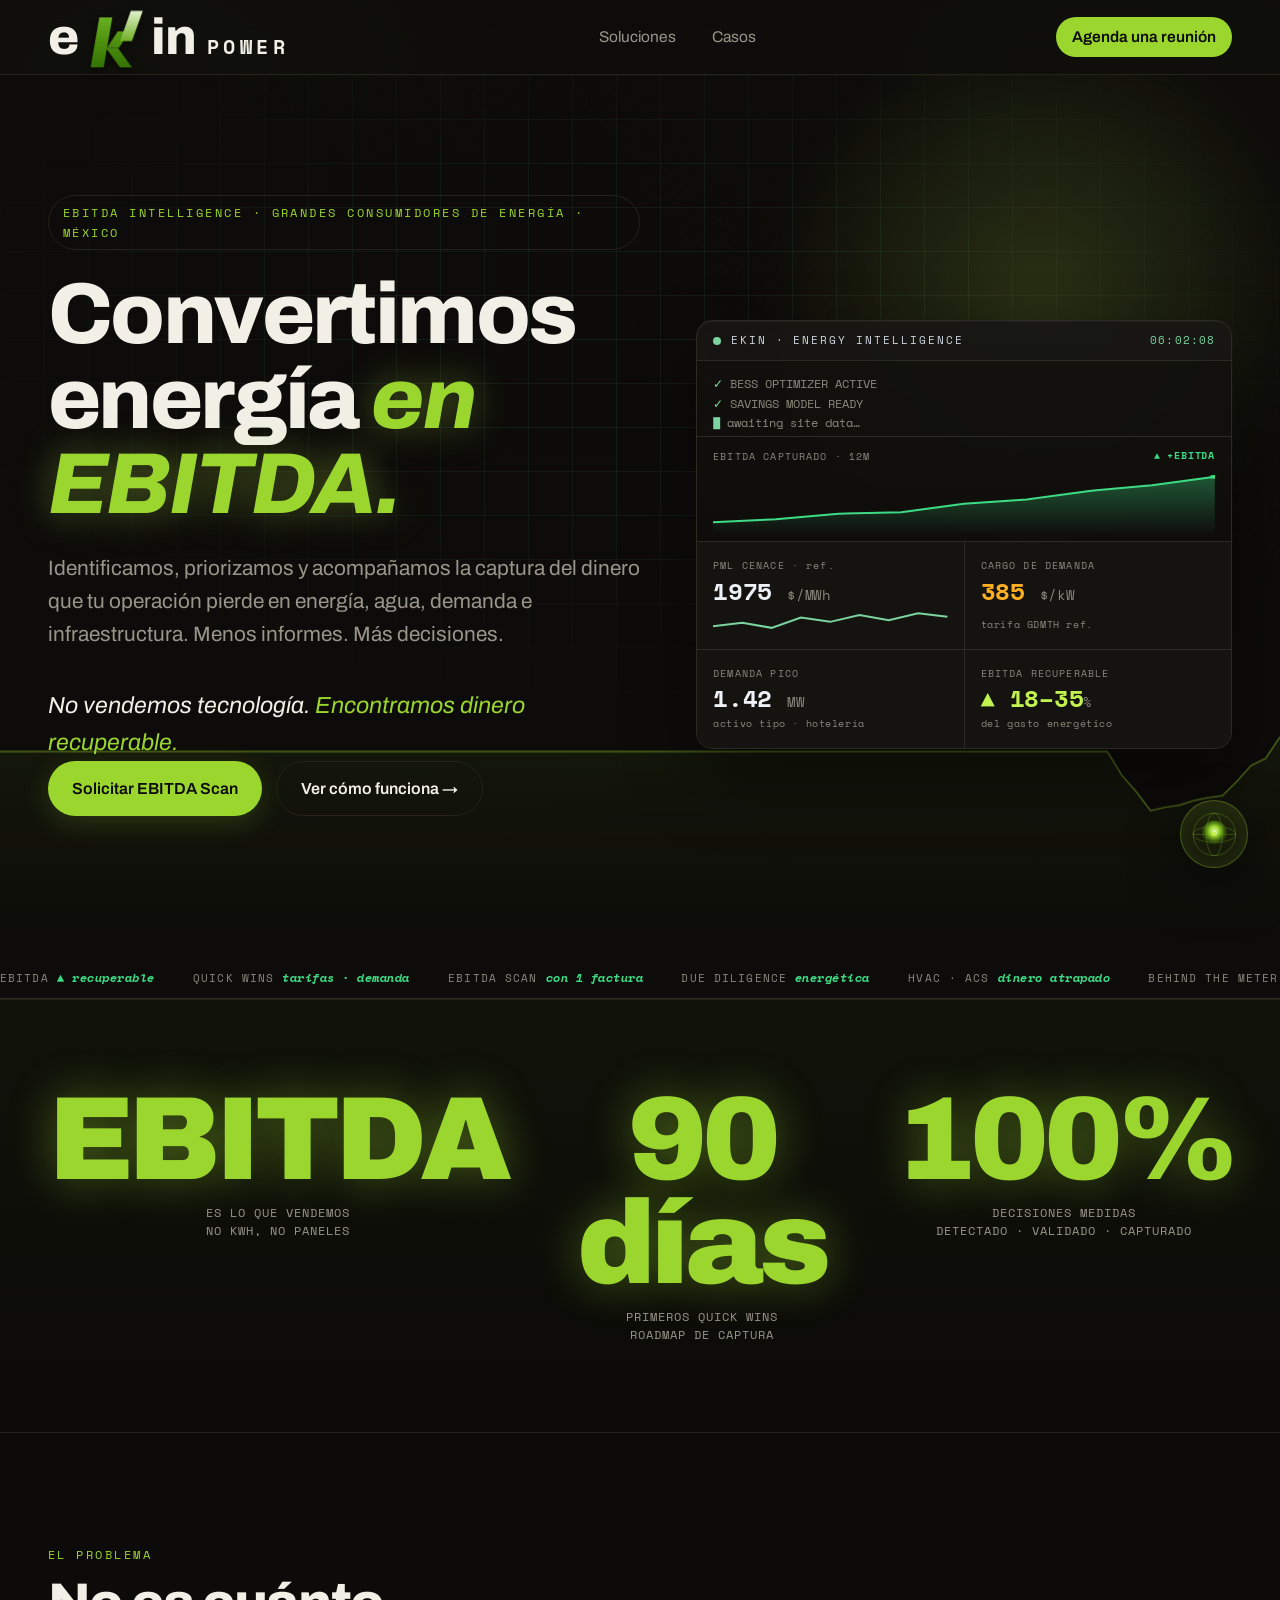
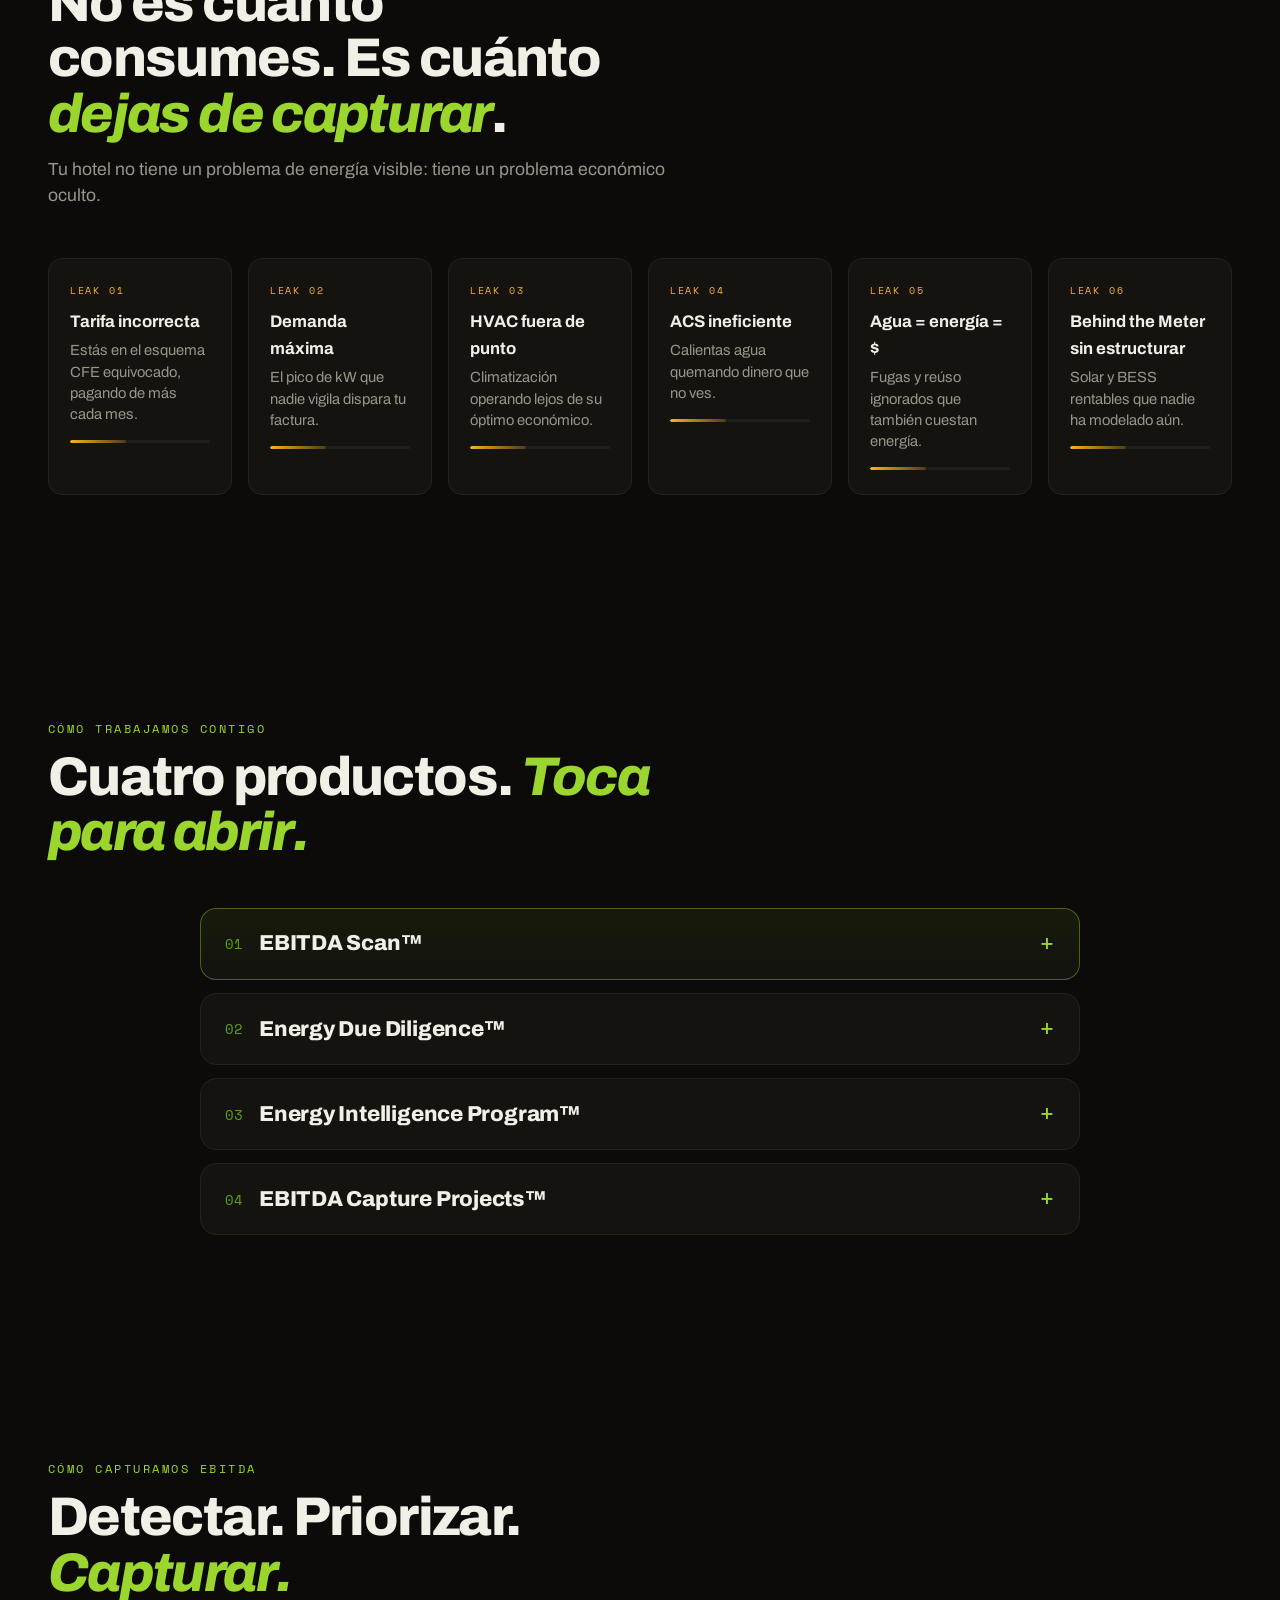
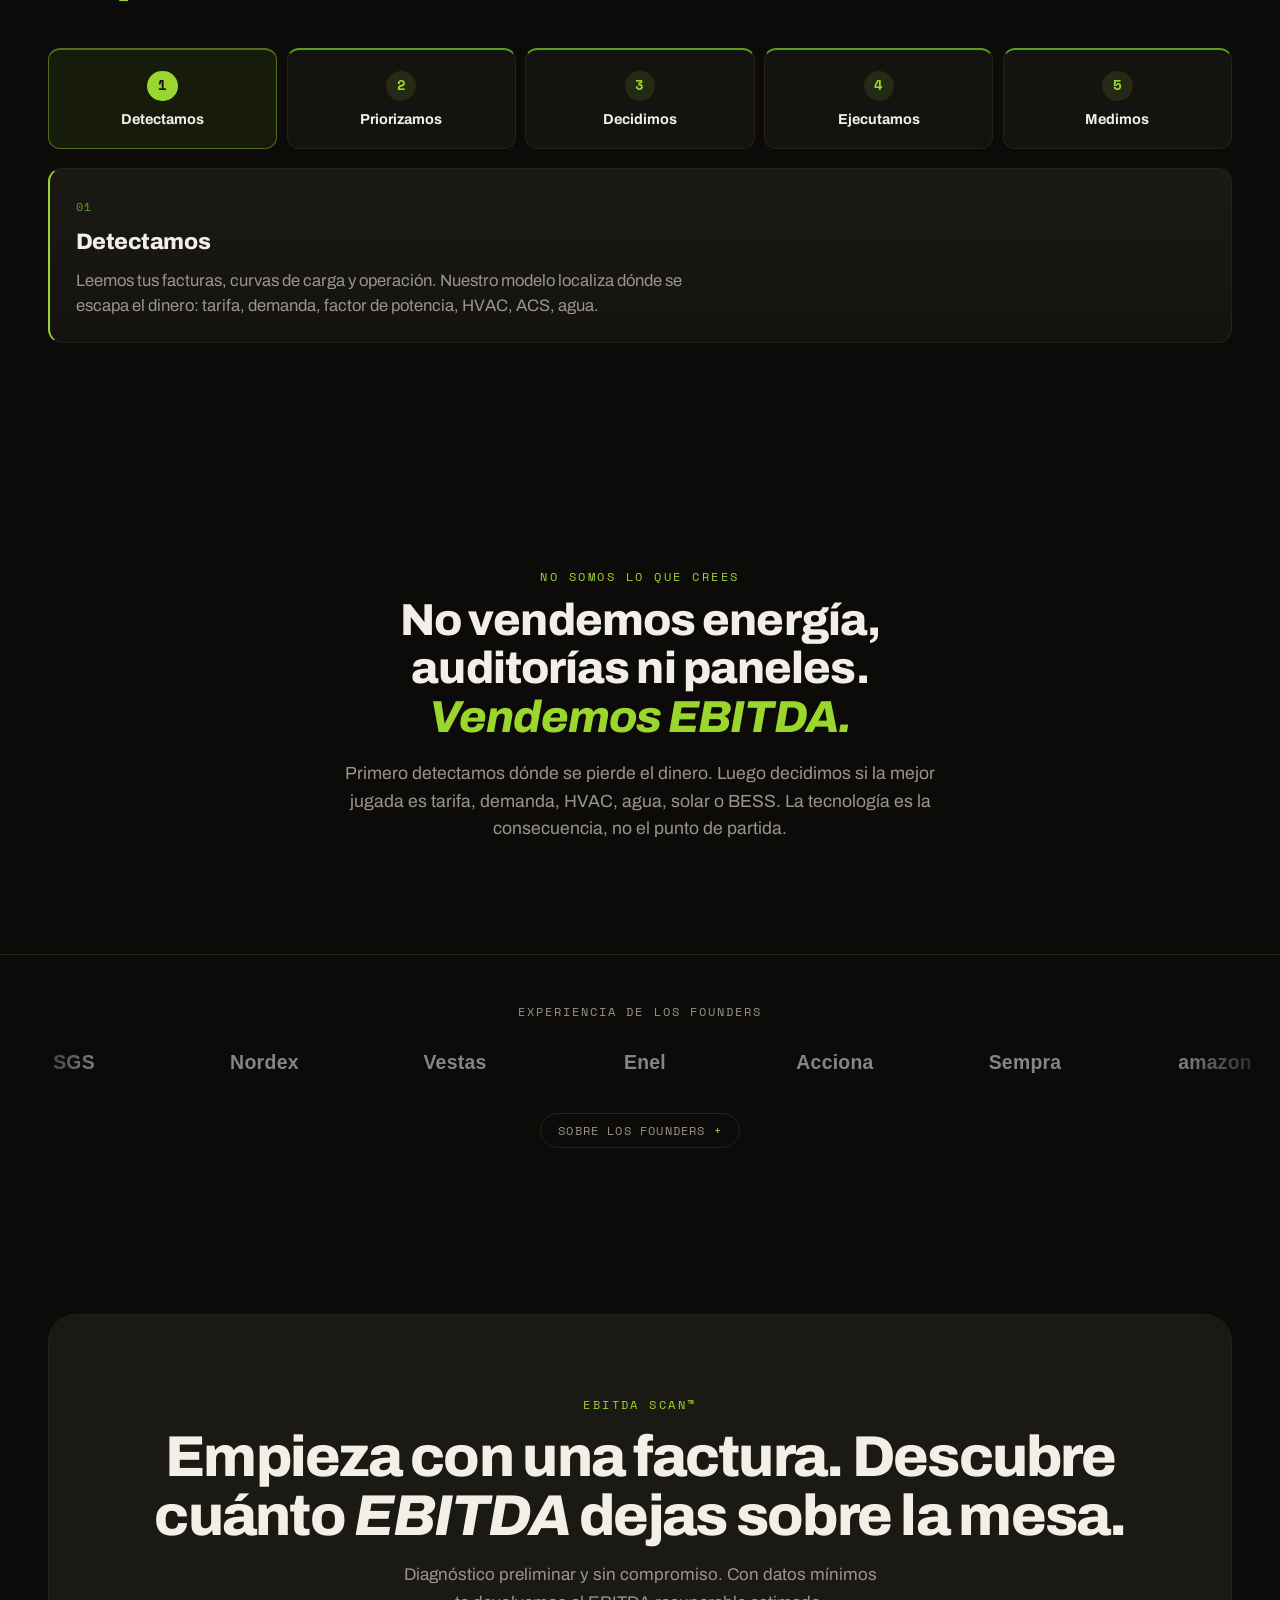
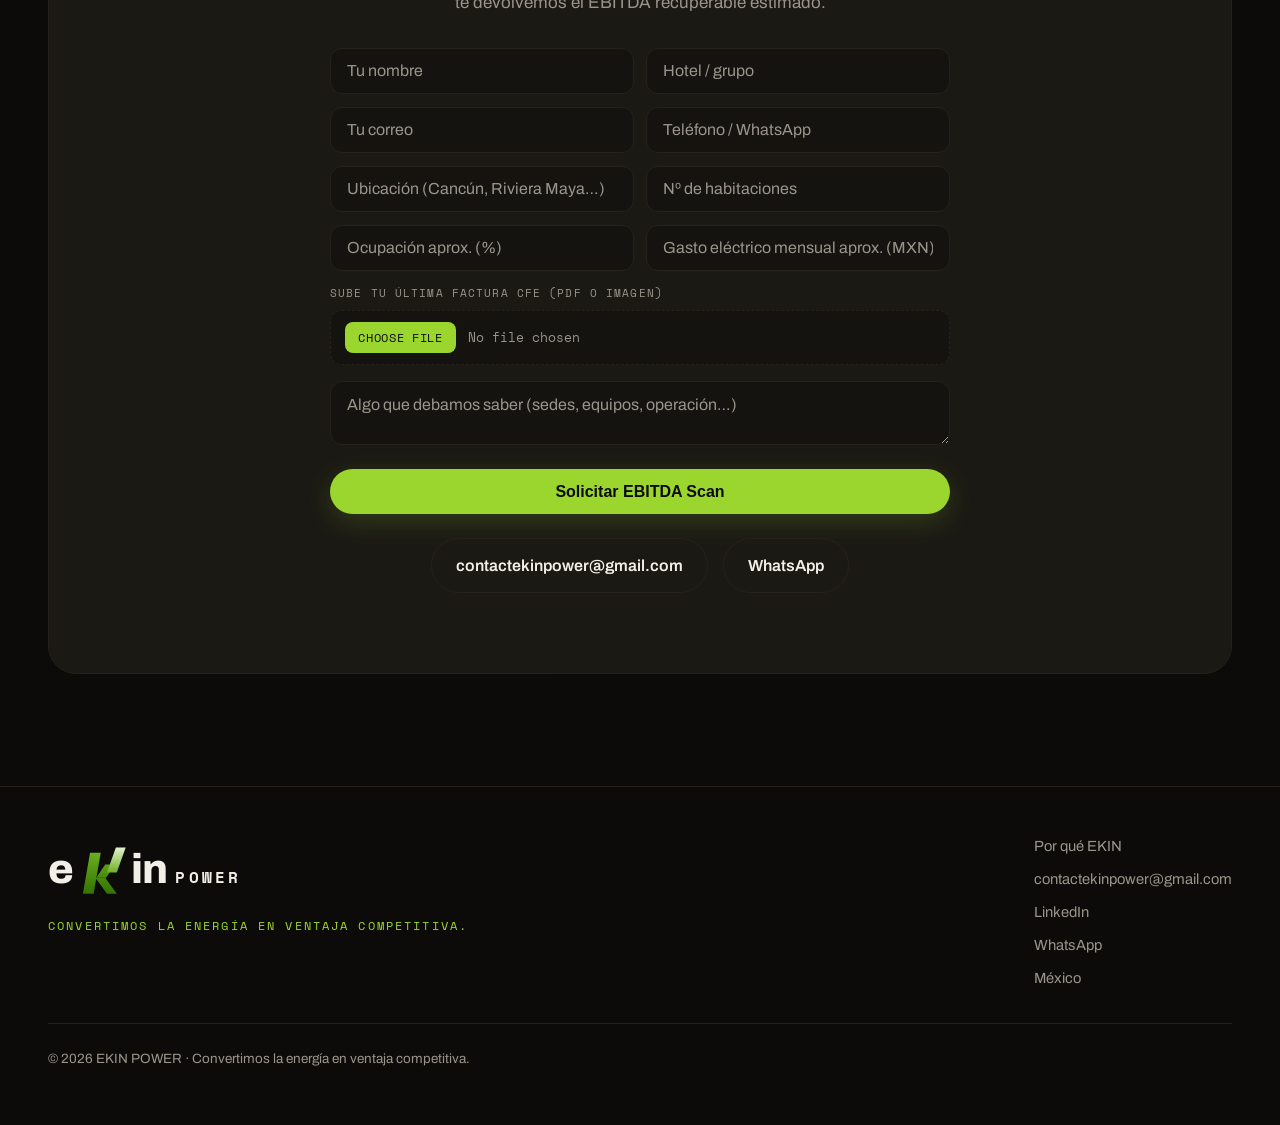
==== index.html @ 690cab4c "Home minimalista + desplegables in-situ + páginas aparte - Home a 6 secciones: hero, problema (SCADA" ====
<!DOCTYPE html>
<!--
  ============================================================
  EKIN POWER — Energy Investment Firm
  ============================================================
   1. Marca: busca "EKIN POWER" / "EKIN".
   2. Textos: en español, edítalos aquí.
   3. Correo / WhatsApp: busca "contacto" / "wa.me".
   4. Colores y tipografías: en styles.css (variables :root).
  ============================================================
-->
<html lang="es">
<head>
  <meta charset="UTF-8" />
  <meta name="viewport" content="width=device-width, initial-scale=1.0" />
  <title>EKIN POWER · ENERGY FINANCE, BESS</title>
  <meta name="description" content="EKIN POWER · Energy Finance, BESS. Convertimos la energía en ventaja competitiva: diagnóstico, optimización de costos, due diligence técnica y soluciones Behind the Meter (Solar + BESS) para industria, hoteles y fondos." />

  <link rel="icon" type="image/svg+xml" href="favicon.svg" />

  <meta property="og:type" content="website" />
  <meta property="og:site_name" content="EKIN POWER" />
  <meta property="og:title" content="EKIN POWER · ENERGY FINANCE, BESS" />
  <meta property="og:description" content="Convertimos la energía en ventaja competitiva. Menos OPEX, más EBITDA, mejor valuación." />
  <meta property="og:url" content="https://www.ekinpower.com" />
  <meta name="twitter:card" content="summary_large_image" />
  <meta name="twitter:title" content="EKIN POWER · ENERGY FINANCE, BESS" />
  <meta name="twitter:description" content="Convertimos la energía en ventaja competitiva. Menos OPEX, más EBITDA, mejor valuación." />
  <link rel="canonical" href="https://www.ekinpower.com" />

  <script type="application/ld+json">
  {
    "@context": "https://schema.org",
    "@type": "Organization",
    "name": "EKIN POWER",
    "description": "Firma de ingeniería energética y estructuración de inversión para grandes consumidores: diagnóstico, optimización de costos, due diligence técnica y soluciones Behind the Meter (Solar + BESS).",
    "url": "https://www.ekinpower.com",
    "email": "contactekinpower@gmail.com",
    "telephone": "+525643647693",
    "areaServed": "MX",
    "knowsAbout": ["Eficiencia energética", "Behind the Meter", "Generación solar", "BESS", "Due diligence técnica", "Estructuración de inversión energética", "Peak shaving", "PPA"]
  }
  </script>

  <link rel="preconnect" href="https://fonts.googleapis.com" />
  <link rel="preconnect" href="https://fonts.gstatic.com" crossorigin />
  <link href="https://fonts.googleapis.com/css2?family=Archivo:ital,wght@0,400;0,500;0,600;0,700;0,800;0,900;1,500;1,800&family=Space+Mono:wght@400;700&display=swap" rel="stylesheet" />

  <link rel="stylesheet" href="styles.css" />
</head>
<body>

  <div class="grain" aria-hidden="true"></div>
  <div class="aurora" aria-hidden="true"></div>
  <div class="scroll-progress" id="scrollProgress" aria-hidden="true"></div>

  <!-- ===================== NAVEGACIÓN ===================== -->
  <header class="nav on-dark" id="top">
    <a class="brand brand--nav" href="#top" aria-label="EKIN POWER — inicio">
      <span class="logo-word">e<svg class="logo-k" viewBox="0 0 128 140" aria-hidden="true"><defs><linearGradient id="kgNavM" x1="0" y1="140" x2="0" y2="0" gradientUnits="userSpaceOnUse"><stop offset="0" stop-color="#2f6e00"/><stop offset=".55" stop-color="#5ba017"/><stop offset="1" stop-color="#86c93a"/></linearGradient><linearGradient id="kgNavT" x1="0" y1="84" x2="0" y2="20" gradientUnits="userSpaceOnUse"><stop offset="0" stop-color="#6fb023"/><stop offset="1" stop-color="#f3fae7"/></linearGradient></defs><polygon points="20,132 44,132 60,40 36,40" fill="url(#kgNavM)"/><polygon points="48,96 70,96 96,132 74,132" fill="url(#kgNavM)"/><polygon points="50,96 72,96 92,66 70,66" fill="url(#kgNavM)"/><polygon points="74,84 96,84 116,28 94,28" fill="url(#kgNavT)"/></svg>in</span><span class="logo-power">POWER</span>
    </a>
    <button class="nav-toggle" id="navToggle" aria-label="Abrir menú" aria-expanded="false">
      <span></span><span></span><span></span>
    </button>
    <nav class="nav-links" id="navLinks">
      <a href="#soluciones" class="nav-top">Soluciones</a>
      <a href="casos.html" class="nav-top">Casos</a>
      <div class="nav-drop" id="navDrop">
        <button type="button" class="nav-top nav-drop-btn" id="navDropBtn" aria-expanded="false" aria-haspopup="true">Explorar <i>▾</i></button>
        <div class="nav-menu" role="menu">
          <a href="inversion.html" role="menuitem">Behind the Meter</a>
          <a href="oportunidades.html" role="menuitem">Oportunidades</a>
          <a href="software.html" role="menuitem">EKIN OS</a>
          <a href="sectores.html" role="menuitem">Mapa de México</a>
          <a href="porque.html" role="menuitem">Por qué EKIN</a>
          <a href="noticias.html" role="menuitem">Newsletter</a>
        </div>
      </div>
      <a href="#contacto" class="nav-cta">Agenda una reunión</a>
    </nav>
  </header>

  <main>
    <!-- ===================== HERO ===================== -->
    <section class="hero on-dark">
      <div class="hero-photo" aria-hidden="true">
        <img src="https://images.unsplash.com/photo-1466611653911-95081537e5b7?auto=format&fit=crop&w=2400&q=72" alt="" fetchpriority="high" />
      </div>
      <div class="hero-overlay" aria-hidden="true"></div>
      <div class="hero-grid" aria-hidden="true"></div>
      <div class="hero-glow" aria-hidden="true"></div>
      <canvas class="hero-flux" id="heroFlux" aria-hidden="true"></canvas>

      <div class="hero-inner">
        <div class="hero-copy">
          <p class="eyebrow reveal">EBITDA Intelligence · Grandes consumidores de energía · México</p>
          <h1 class="hero-title reveal" style="--d:1">
            Convertimos energía
            <span class="title-accent">en EBITDA.</span>
          </h1>
          <p class="hero-sub reveal" style="--d:2">
            Identificamos, priorizamos y acompañamos la captura del dinero que tu operación pierde
            en energía, agua, demanda e infraestructura. Menos informes. Más decisiones.
          </p>
          <p class="hero-punch reveal" style="--d:3">
            No vendemos tecnología. <em>Encontramos dinero recuperable.</em>
          </p>
          <div class="hero-actions reveal" style="--d:4">
            <a href="#contacto" class="btn btn-primary">Solicitar EBITDA Scan</a>
            <a href="#metodo" class="btn btn-ghost">Ver cómo funciona →</a>
          </div>
        </div>

        <!-- Terminal de inteligencia energética -->
        <div class="terminal reveal" style="--d:3" aria-hidden="true">
          <div class="term-bar">
            <span class="term-dot"></span>
            <span class="term-title">EKIN · ENERGY INTELLIGENCE</span>
            <span class="term-clock" id="termClock">--:--:--</span>
          </div>
          <div class="term-boot" id="termBoot"></div>
          <div class="term-chart">
            <div class="tc-head">
              <span class="tc-label">EBITDA CAPTURADO · 12M</span>
              <span class="tc-trend">▲ +EBITDA</span>
            </div>
            <svg class="tc-svg" viewBox="0 0 320 90" preserveAspectRatio="none" aria-hidden="true">
              <defs>
                <linearGradient id="tcFill" x1="0" y1="0" x2="0" y2="1">
                  <stop offset="0" stop-color="#3ddc84" stop-opacity="0.35"/>
                  <stop offset="1" stop-color="#3ddc84" stop-opacity="0"/>
                </linearGradient>
              </defs>
              <polygon class="tc-area" points="0,78 0,72 40,68 80,60 120,58 160,46 200,40 240,28 280,20 320,8 320,90 0,90"/>
              <polyline class="tc-line" points="0,72 40,68 80,60 120,58 160,46 200,40 240,28 280,20 320,8"/>
              <circle class="tc-pt" cx="320" cy="8" r="3"/>
            </svg>
          </div>
          <div class="term-grid">
            <div class="term-tile">
              <span class="tt-label">PML CENACE · ref.</span>
              <span class="tt-value"><span id="ttCost">1980</span> <small>$/MWh</small></span>
              <svg class="tt-spark" viewBox="0 0 120 28" preserveAspectRatio="none"><polyline points="0,20 15,16 30,22 45,10 60,15 75,7 90,13 105,5 120,9"/></svg>
            </div>
            <div class="term-tile">
              <span class="tt-label">CARGO DE DEMANDA</span>
              <span class="tt-value amber"><span id="ttSoc">385</span> <small>$/kW</small></span>
              <span class="tt-sub">tarifa GDMTH ref.</span>
            </div>
            <div class="term-tile">
              <span class="tt-label">DEMANDA PICO</span>
              <span class="tt-value">1.42 <small>MW</small></span>
              <span class="tt-sub">activo tipo · hotelería</span>
            </div>
            <div class="term-tile">
              <span class="tt-label">EBITDA RECUPERABLE</span>
              <span class="tt-value green">▲ 18–35<small>%</small></span>
              <span class="tt-sub">del gasto energético</span>
            </div>
          </div>
        </div>
      </div>
    </section>

    <!-- ===================== TICKER ===================== -->
    <div class="ticker on-dark" aria-hidden="true">
      <div class="ticker-track" id="tickerTrack">
        <span class="tk"><b>EBITDA</b> <i class="up">▲ recuperable</i></span>
        <span class="tk"><b>QUICK WINS</b> <i class="up">tarifas · demanda</i></span>
        <span class="tk"><b>EBITDA SCAN</b> <i class="up">con 1 factura</i></span>
        <span class="tk"><b>DUE DILIGENCE</b> <i class="up">energética</i></span>
        <span class="tk"><b>HVAC · ACS</b> <i class="up">dinero atrapado</i></span>
        <span class="tk"><b>BEHIND THE METER</b> <i class="up">solar · BESS</i></span>
        <span class="tk"><b>AGUA</b> <i class="up">= energía = $</i></span>
        <span class="tk"><b>ROADMAP</b> <i class="up">90d · 12m · 36m</i></span>
      </div>
    </div>

    <!-- ===================== KPIs GIGANTES (laten) ===================== -->
    <section class="megakpi on-dark" aria-label="Impacto">
      <div class="megakpi-inner">
        <div class="mk reveal">
          <span class="mk-num beat">EBITDA</span>
          <span class="mk-cap">es lo que vendemos<br>no kWh, no paneles</span>
        </div>
        <div class="mk reveal" style="--d:1">
          <span class="mk-num beat" data-count="90" data-suffix=" días">90 días</span>
          <span class="mk-cap">primeros quick wins<br>roadmap de captura</span>
        </div>
        <div class="mk reveal" style="--d:2">
          <span class="mk-num beat" data-count="100" data-suffix="%">100%</span>
          <span class="mk-cap">decisiones medidas<br>detectado · validado · capturado</span>
        </div>
      </div>
    </section>

    <!-- ===================== EL PROBLEMA ===================== -->
    <section class="section problema on-dark" id="problema">
      <div class="section-head reveal">
        <p class="section-kicker">El problema</p>
        <h2 class="section-title">No es cuánto consumes. Es cuánto <em>dejas de capturar</em>.</h2>
        <p class="section-sub">Tu hotel no tiene un problema de energía visible: tiene un problema económico oculto.</p>
      </div>
      <div class="prob-grid">
        <div class="prob reveal" style="--d:1"><span class="prob-code">LEAK 01</span><h3>Tarifa incorrecta</h3><p>Estás en el esquema CFE equivocado, pagando de más cada mes.</p><span class="prob-bar" aria-hidden="true"><i></i></span></div>
        <div class="prob reveal" style="--d:2"><span class="prob-code">LEAK 02</span><h3>Demanda máxima</h3><p>El pico de kW que nadie vigila dispara tu factura.</p><span class="prob-bar" aria-hidden="true"><i></i></span></div>
        <div class="prob reveal" style="--d:3"><span class="prob-code">LEAK 03</span><h3>HVAC fuera de punto</h3><p>Climatización operando lejos de su óptimo económico.</p><span class="prob-bar" aria-hidden="true"><i></i></span></div>
        <div class="prob reveal" style="--d:4"><span class="prob-code">LEAK 04</span><h3>ACS ineficiente</h3><p>Calientas agua quemando dinero que no ves.</p><span class="prob-bar" aria-hidden="true"><i></i></span></div>
        <div class="prob reveal" style="--d:5"><span class="prob-code">LEAK 05</span><h3>Agua = energía = $</h3><p>Fugas y reúso ignorados que también cuestan energía.</p><span class="prob-bar" aria-hidden="true"><i></i></span></div>
        <div class="prob reveal" style="--d:6"><span class="prob-code">LEAK 06</span><h3>Behind the Meter sin estructurar</h3><p>Solar y BESS rentables que nadie ha modelado aún.</p><span class="prob-bar" aria-hidden="true"><i></i></span></div>
      </div>
    </section>

    <!-- ===================== SOLUCIONES (4 pilares) ===================== -->
    <section class="section soluciones on-dark" id="soluciones">
      <div class="section-head reveal">
        <p class="section-kicker">Cómo trabajamos contigo</p>
        <h2 class="section-title">Cuatro productos. <em>Toca para abrir.</em></h2>
      </div>

      <div class="sol-acc reveal" id="solAcc">
        <article class="sol-item sol-item--hero" data-open="false">
          <button class="sol-head" type="button" aria-expanded="false">
            <span class="sol-n">01</span>
            <span class="sol-t">EBITDA Scan™</span>
            <span class="sol-plus" aria-hidden="true">+</span>
          </button>
          <div class="sol-body"><p>El punto de entrada. Con datos mínimos —tu última factura, ubicación, tamaño y ocupación— corremos un primer modelo de tu activo y te devolvemos:</p><ul class="sol-list"><li><strong>EBITDA recuperable estimado</strong> (rango preliminar)</li><li><strong>Opportunity Score</strong> del activo</li><li>Las <strong>3–5 oportunidades</strong> de mayor impacto</li><li><strong>Quick wins</strong> accionables ya</li></ul><p class="sol-foot">Rápido, confidencial y sin compromiso.</p></div>
        </article>
        <article class="sol-item" data-open="false">
          <button class="sol-head" type="button" aria-expanded="false">
            <span class="sol-n">02</span>
            <span class="sol-t">Energy Due Diligence™</span>
            <span class="sol-plus" aria-hidden="true">+</span>
          </button>
          <div class="sol-body"><p>Análisis profundo con 12 facturas, ocupación, inventario de equipos y operación. Entregamos:</p><ul class="sol-list"><li><strong>Mapa de EBITDA</strong> del activo, por oportunidad</li><li>Oportunidades <strong>validadas</strong> con business case preliminar</li><li><strong>Roadmap</strong> de captura a 90 días / 12 / 36 meses</li><li>Inversión, payback y modelo de financiación por iniciativa</li></ul><p class="sol-foot">La base para decidir con números, no con corazonadas.</p></div>
        </article>
        <article class="sol-item" data-open="false">
          <button class="sol-head" type="button" aria-expanded="false">
            <span class="sol-n">03</span>
            <span class="sol-t">Energy Intelligence Program™</span>
            <span class="sol-plus" aria-hidden="true">+</span>
          </button>
          <div class="sol-body"><p>Tu <strong>Oficina Externa de EBITDA Energético</strong>, en modo recurrente. Cada mes o trimestre recibes un <strong>Monthly EBITDA Board</strong>:</p><ul class="sol-list"><li>EBITDA <strong>detectado</strong>, <strong>validado</strong> y <strong>capturado</strong></li><li>Backlog priorizado de oportunidades</li><li>Top decisiones recomendadas del periodo</li><li>Seguimiento de lo capturado vs. lo proyectado</li></ul><p class="sol-foot">Energía gestionada como un portafolio, no como una factura.</p></div>
        </article>
        <article class="sol-item" data-open="false">
          <button class="sol-head" type="button" aria-expanded="false">
            <span class="sol-n">04</span>
            <span class="sol-t">EBITDA Capture Projects™</span>
            <span class="sol-plus" aria-hidden="true">+</span>
          </button>
          <div class="sol-body"><p>La ejecución de las oportunidades aprobadas, de punta a punta y con o sin CAPEX:</p><ul class="sol-list"><li>Tarifa, demanda máxima y factor de potencia</li><li>HVAC, ACS, refrigeración y lavandería</li><li>Agua, recuperación de calor y automatización</li><li>Solar, BESS y microred (Behind the Meter)</li></ul><p class="sol-foot">Solo lo que tiene sentido económico. <a href="inversion.html">Ver Behind the Meter →</a></p></div>
        </article>
      </div>
    </section>

    <!-- ===================== MÉTODO EKIN (desplegable) ===================== -->
    <section class="section metodo-ekin on-dark" id="metodo">
      <div class="section-head reveal">
        <p class="section-kicker">Cómo capturamos EBITDA</p>
        <h2 class="section-title">Detectar. Priorizar. <em>Capturar.</em></h2>
      </div>
      <div class="me-stage reveal" id="meStage">
        <ol class="me-flow" id="meRail" role="tablist" aria-label="Método EKIN">
          <li><button type="button" class="me-step is-active" data-i="0" data-h="Detectamos" data-p="Leemos tus facturas, curvas de carga y operación. Nuestro modelo localiza dónde se escapa el dinero: tarifa, demanda, factor de potencia, HVAC, ACS, agua." aria-label="Detectamos"><span class="me-n">1</span><span class="me-t">Detectamos</span></button></li>
          <li><button type="button" class="me-step" data-i="1" data-h="Priorizamos" data-p="Ordenamos cada oportunidad por EBITDA recuperable, esfuerzo y riesgo. Primero los quick wins; después lo estructural." aria-label="Priorizamos"><span class="me-n">2</span><span class="me-t">Priorizamos</span></button></li>
          <li><button type="button" class="me-step" data-i="2" data-h="Decidimos" data-p="Convertimos cada oportunidad en un business case: inversión, payback, retorno y modelo de financiación. Tú decides con números." aria-label="Decidimos"><span class="me-n">3</span><span class="me-t">Decidimos</span></button></li>
          <li><button type="button" class="me-step" data-i="3" data-h="Ejecutamos" data-p="Implementamos lo aprobado de punta a punta, con o sin CAPEX, gestionando proveedores y obra. Sin que tu operación se detenga." aria-label="Ejecutamos"><span class="me-n">4</span><span class="me-t">Ejecutamos</span></button></li>
          <li><button type="button" class="me-step" data-i="4" data-h="Medimos" data-p="Verificamos el EBITDA capturado con estándar IPMVP y lo reportamos cada mes. Lo que no se mide, no cuenta." aria-label="Medimos"><span class="me-n">5</span><span class="me-t">Medimos</span></button></li>
        </ol>
        <div class="me-detail">
          <span class="me-d-i" id="meIdx">01</span>
          <h3 class="me-d-h" id="meH">Detectamos</h3>
          <p class="me-d-p" id="meP">Leemos tus facturas, curvas de carga y operación. Nuestro modelo localiza dónde se escapa el dinero: tarifa, demanda, factor de potencia, HVAC, ACS, agua.</p>
        </div>
      </div>
    </section>

    <!-- ===================== POR QUÉ NO SOMOS UN INSTALADOR SOLAR ===================== -->
    <section class="section nosolar on-dark" id="nosolar">
      <div class="nosolar-inner reveal">
        <p class="section-kicker">No somos lo que crees</p>
        <h2 class="nosolar-h">No vendemos energía, auditorías ni paneles. <em>Vendemos EBITDA.</em></h2>
        <p class="nosolar-p">Primero detectamos dónde se pierde el dinero. Luego decidimos si la mejor jugada es tarifa, demanda, HVAC, agua, solar o BESS. La tecnología es la consecuencia, no el punto de partida.</p>
      </div>
    </section>

    <!-- ===================== EXPERIENCIA FOUNDERS · TICKER LOGOS ===================== -->
    <section class="founders on-dark" aria-label="Experiencia de los founders">
      <p class="founders-k">Experiencia de los founders</p>
      <div class="founders-marquee">
        <div class="founders-track" id="foundersTrack">
          <img class="flogo" src="logos/sgs.svg" data-domain="sgs.com" alt="SGS" /><img class="flogo" src="logos/nordex.svg" data-domain="nordex-online.com" alt="Nordex" /><img class="flogo" src="logos/vestas.svg" data-domain="vestas.com" alt="Vestas" /><img class="flogo" src="logos/enel.svg" data-domain="enel.com" alt="Enel" /><img class="flogo" src="logos/acciona.svg" data-domain="acciona.com" alt="Acciona" /><img class="flogo" src="logos/sempra.svg" data-domain="sempra.com" alt="Sempra" /><img class="flogo" src="logos/amazon.svg" data-domain="amazon.com" alt="Amazon" /><img class="flogo" src="logos/walmart.svg" data-domain="walmart.com" alt="Walmart" /><img class="flogo" src="logos/homedepot.svg" data-domain="homedepot.com" alt="The Home Depot" /><img class="flogo" src="logos/grupomexico.svg" data-domain="gmexico.com" alt="Grupo México" /><img class="flogo" src="logos/grupodragon.svg" alt="Grupo Dragón" /><img class="flogo" src="logos/kino.svg" alt="Kino Energía" /><img class="flogo" src="logos/gemex.svg" alt="Gemex" />
          <img class="flogo" src="logos/sgs.svg" data-domain="sgs.com" alt="" aria-hidden="true" /><img class="flogo" src="logos/nordex.svg" data-domain="nordex-online.com" alt="" aria-hidden="true" /><img class="flogo" src="logos/vestas.svg" data-domain="vestas.com" alt="" aria-hidden="true" /><img class="flogo" src="logos/enel.svg" data-domain="enel.com" alt="" aria-hidden="true" /><img class="flogo" src="logos/acciona.svg" data-domain="acciona.com" alt="" aria-hidden="true" /><img class="flogo" src="logos/sempra.svg" data-domain="sempra.com" alt="" aria-hidden="true" /><img class="flogo" src="logos/amazon.svg" data-domain="amazon.com" alt="" aria-hidden="true" /><img class="flogo" src="logos/walmart.svg" data-domain="walmart.com" alt="" aria-hidden="true" /><img class="flogo" src="logos/homedepot.svg" data-domain="homedepot.com" alt="" aria-hidden="true" /><img class="flogo" src="logos/grupomexico.svg" data-domain="gmexico.com" alt="" aria-hidden="true" /><img class="flogo" src="logos/grupodragon.svg" alt="" aria-hidden="true" /><img class="flogo" src="logos/kino.svg" alt="" aria-hidden="true" /><img class="flogo" src="logos/gemex.svg" alt="" aria-hidden="true" />
        </div>
      </div>
      <div class="founders-bio" id="foundersBio" data-open="false">
        <button class="founders-bio-btn" id="foundersBioBtn" type="button" aria-expanded="false">Sobre los founders <i>+</i></button>
        <div class="founders-bio-body">
          <p>Equipo liderado por un perfil de <strong>abogado económico</strong> con maestrías en energía y finanzas, y más de una década en <strong>posiciones de dirección</strong> dentro del sector renovable en Latinoamérica. Trayectoria estructurando y ejecutando proyectos energéticos de escala industrial —de generación renovable a grandes consumidores— combinando criterio legal, financiero y técnico con alcance regional <strong>LATAM</strong>.</p>
        </div>
      </div>
    </section>

    <!-- ===================== CTA / CONTACTO ===================== -->
    <section class="section cta" id="contacto">
      <div class="cta-inner">
        <p class="section-kicker">EBITDA Scan™</p>
        <h2 class="cta-title">Empieza con una factura. Descubre cuánto <em>EBITDA</em> dejas sobre la mesa.</h2>
        <p class="cta-sub">Diagnóstico preliminar y sin compromiso. Con datos mínimos te devolvemos el EBITDA recuperable estimado.</p>

        <form class="contact-form" action="https://formspree.io/f/mvznlezk" method="POST" enctype="multipart/form-data">
          <input type="hidden" name="_subject" value="EBITDA Scan solicitado · EKIN POWER" />
          <div class="form-row">
            <input type="text" name="nombre" placeholder="Tu nombre" required />
            <input type="text" name="hotel" placeholder="Hotel / grupo" required />
          </div>
          <div class="form-row">
            <input type="email" name="email" placeholder="Tu correo" required />
            <input type="tel" name="telefono" placeholder="Teléfono / WhatsApp" />
          </div>
          <div class="form-row">
            <input type="text" name="ubicacion" placeholder="Ubicación (Cancún, Riviera Maya…)" />
            <input type="text" name="habitaciones" placeholder="Nº de habitaciones" />
          </div>
          <div class="form-row">
            <input type="text" name="ocupacion" placeholder="Ocupación aprox. (%)" />
            <input type="text" name="gasto_mensual" placeholder="Gasto eléctrico mensual aprox. (MXN)" />
          </div>
          <label class="file-field">
            <span class="file-lab">Sube tu última factura CFE (PDF o imagen)</span>
            <input type="file" name="factura" accept=".pdf,.jpg,.jpeg,.png" />
          </label>
          <textarea name="mensaje" rows="2" placeholder="Algo que debamos saber (sedes, equipos, operación…)"></textarea>
          <button type="submit" class="btn btn-primary form-submit">Solicitar EBITDA Scan</button>
        </form>

        <div class="cta-actions">
          <a href="mailto:contactekinpower@gmail.com" class="btn btn-ghost">contactekinpower@gmail.com</a>
          <a href="https://wa.me/525643647693" class="btn btn-ghost">WhatsApp</a>
        </div>
      </div>
    </section>
  </main>

  <!-- ===================== FOOTER ===================== -->
  <footer class="footer on-dark">
    <div class="footer-top">
      <div class="footer-brand-block">
        <span class="brand" aria-label="EKIN POWER">
          <span class="logo-word">e<svg class="logo-k" viewBox="0 0 128 140" aria-hidden="true"><defs><linearGradient id="kgFootM" x1="0" y1="140" x2="0" y2="0" gradientUnits="userSpaceOnUse"><stop offset="0" stop-color="#2f6e00"/><stop offset=".55" stop-color="#5ba017"/><stop offset="1" stop-color="#86c93a"/></linearGradient><linearGradient id="kgFootT" x1="0" y1="84" x2="0" y2="20" gradientUnits="userSpaceOnUse"><stop offset="0" stop-color="#6fb023"/><stop offset="1" stop-color="#f3fae7"/></linearGradient></defs><polygon points="20,132 44,132 60,40 36,40" fill="url(#kgFootM)"/><polygon points="48,96 70,96 96,132 74,132" fill="url(#kgFootM)"/><polygon points="50,96 72,96 92,66 70,66" fill="url(#kgFootM)"/><polygon points="74,84 96,84 116,28 94,28" fill="url(#kgFootT)"/></svg>in</span><span class="logo-power">POWER</span>
        </span>
        <p class="footer-tagline">Convertimos la energía en ventaja competitiva.</p>
      </div>
      <nav class="footer-links">
        <a href="porque.html">Por qué EKIN</a>
        <a href="mailto:contactekinpower@gmail.com">contactekinpower@gmail.com</a>
        <a href="https://www.linkedin.com/" target="_blank" rel="noopener">LinkedIn</a>
        <a href="https://wa.me/525643647693" target="_blank" rel="noopener">WhatsApp</a>
        <span class="footer-loc">México</span>
      </nav>
    </div>
    <p class="footer-note">© <span id="year"></span> EKIN POWER · Convertimos la energía en ventaja competitiva.</p>
  </footer>

  <!-- EKIN Intelligence · copiloto energético-financiero -->
  <div class="ei-dock" id="eiDock">
    <span class="ei-tip" aria-hidden="true">
      <strong>EKIN Intelligence</strong>
      <em>Energy Investment Copilot</em>
    </span>

    <button class="ei-launcher" id="eiLauncher" aria-label="Ask EKIN Intelligence" aria-expanded="false" aria-controls="eiPanel">
      <span class="ei-orb" aria-hidden="true">
        <svg class="ei-orb-svg" viewBox="0 0 72 72">
          <defs>
            <radialGradient id="eiCore" cx="50%" cy="42%" r="58%">
              <stop offset="0" stop-color="#eaffba"/>
              <stop offset="34%" stop-color="#9bd62f"/>
              <stop offset="100%" stop-color="#2f6e00" stop-opacity="0"/>
            </radialGradient>
          </defs>
          <g class="ei-grid">
            <circle cx="36" cy="36" r="29"/>
            <ellipse cx="36" cy="36" rx="29" ry="11"/>
            <ellipse cx="36" cy="36" rx="11" ry="29"/>
            <line x1="7" y1="36" x2="65" y2="36"/>
          </g>
          <circle class="ei-core" cx="36" cy="34" r="17" fill="url(#eiCore)"/>
          <circle class="ei-corepoint" cx="36" cy="34" r="3.4"/>
        </svg>
        <i class="ei-particle p1"></i><i class="ei-particle p2"></i><i class="ei-particle p3"></i>
      </span>
    </button>

    <section class="ei-panel" id="eiPanel" role="dialog" aria-label="EKIN Intelligence" aria-hidden="true">
      <header class="ei-head">
        <span class="ei-head-orb" aria-hidden="true"></span>
        <div class="ei-head-txt">
          <h3>EKIN Intelligence</h3>
          <p>Energy · Finance · Project Advisory</p>
        </div>
        <button class="ei-close" id="eiClose" aria-label="Close">
          <svg viewBox="0 0 24 24" fill="none" stroke="currentColor" stroke-width="1.8" stroke-linecap="round"><path d="M6 6l12 12M18 6 6 18"/></svg>
        </button>
      </header>

      <div class="ei-body" id="eiBody">
        <div class="ei-thread" id="eiThread">
          <div class="ei-row ei-row--bot">
            <span class="ei-avatar" aria-hidden="true"></span>
            <div class="ei-bubble">
              <span class="ei-tag"><i></i> ONLINE · READY</span>
              I can help you assess savings, structure energy projects, compare investment models and identify high-impact opportunities.
            </div>
          </div>
        </div>
        <div class="ei-quick" id="eiQuick">
          <button class="ei-chip" type="button" data-q="Analyze my energy savings potential">Analyze energy savings</button>
          <button class="ei-chip" type="button" data-q="Evaluate a Behind The Meter project for me">Evaluate a Behind The Meter project</button>
          <button class="ei-chip" type="button" data-q="Compare PPA vs BESS vs Solar for a large consumer">Compare PPA / BESS / Solar</button>
          <button class="ei-chip" type="button" data-q="Estimate ROI for a solar + storage project">Estimate ROI</button>
          <button class="ei-chip" type="button" data-q="I'd like to request an advisory call">Request advisory call</button>
        </div>
      </div>

      <form class="ei-input" id="eiForm" autocomplete="off">
        <input id="eiText" type="text" placeholder="Ask about savings, BTM, PPAs, ROI…" aria-label="Message EKIN Intelligence" />
        <button type="submit" class="ei-send" id="eiSend" aria-label="Send">
          <svg viewBox="0 0 24 24" fill="none" stroke="currentColor" stroke-width="1.9" stroke-linecap="round" stroke-linejoin="round"><path d="M5 12h14M13 6l6 6-6 6"/></svg>
        </button>
      </form>

      <footer class="ei-foot">
        <span class="ei-foot-note">Turn energy data into investment decisions.</span>
        <a class="ei-wa" href="https://wa.me/525643647693" target="_blank" rel="noopener">Talk to an advisor →</a>
      </footer>
    </section>
  </div>

  <script src="script.js" defer></script>
</body>
</html>
---- styles.css ----
/* ============================================================
   EKIN POWER — Hoja de estilos
   ------------------------------------------------------------
   Paleta y tipografías oficiales del Brand Book (Edición 01):
   Carbón #1B1A17 · Hueso #F4F1E9 · Lima #C2F24E (degradado).
   Tipografías: Archivo (titulares/cuerpo) + Space Mono (datos).
   ============================================================ */

:root {
  /* --- TEMA OSCURO CONTINUO · Energy Intelligence Firm --- */
  --bg:        #0c0b09;   /* negro carbón profundo */
  --bg-soft:   #0c0b0900; /* transparente para capas */
  --surface:   #14130f;   /* grafito (tarjetas) */
  --surface-2: #1b1914;   /* gris petróleo (bandas alternas) */
  --text:      #f2efe7;   /* blanco roto */
  --muted:     #9a958a;   /* gris claro */
  --line:      #262219;   /* bordes finos */

  --volt:        #9bd62f; /* verde EKIN (acento principal) */
  --volt-deep:   #5ba017;
  --volt-bright: #c2f24e; /* verde brillo */
  --volt-grad-0: #3f7a00; /* degradado de la k */
  --volt-grad-1: #c2f24e;
  --signal:      #9bd62f;

  --btn-bg: #9bd62f;      /* botón primario: verde EKIN */
  --btn-fg: #0c0b09;

  /* Acentos técnicos (verde de datos · ámbar solo para alertas) */
  --blue:  #7bd4a0;       /* verde-data (KPIs, terminal) */
  --amber: #ffb020;       /* ámbar — solo alertas */
  --steel: #8a877d;       /* gris acero */
  --carbon: #0c0b09;      /* negro carbono */

  /* --- Tipografías --- */
  --font-display: "Archivo", sans-serif;
  --font-body:    "Archivo", sans-serif;
  --font-serif:   "Archivo", sans-serif;
  --font-mono:    "Space Mono", monospace; /* datos · etiquetas · detalle */

  /* --- Layout --- */
  --maxw: 1480px;
  --pad:  clamp(1.25rem, 4vw, 3rem);
}

/* Web 100% oscura continua: on-dark ya no cambia de tema */
.on-dark { color: var(--text); }

* { box-sizing: border-box; margin: 0; padding: 0; }

html { scroll-behavior: smooth; }

body {
  background: var(--bg);
  color: var(--text);
  font-family: var(--font-body);
  font-size: 17px;
  line-height: 1.6;
  -webkit-font-smoothing: antialiased;
  overflow-x: hidden;
  /* fondo claro con halo lima muy sutil */
  background-image:
    radial-gradient(60rem 40rem at 85% -10%, rgba(92, 154, 0, 0.05), transparent 60%);
  background-attachment: fixed;
}
.font-mono { font-family: var(--font-mono); }

/* Barra de progreso de scroll */
.scroll-progress {
  position: fixed;
  top: 0; left: 0;
  height: 3px;
  width: 0%;
  z-index: 100;
  background: linear-gradient(90deg, var(--signal), var(--volt));
  box-shadow: 0 0 12px rgba(194, 242, 78, 0.6);
  transition: width 0.1s linear;
}

/* Foco de luz que sigue al cursor dentro de tarjetas */
.card, .reason, .project, .faq-item {
  --mx: 50%;
  --my: 50%;
}
.card::after, .reason::after {
  content: "";
  position: absolute;
  inset: 0;
  border-radius: inherit;
  background: radial-gradient(circle 16rem at var(--mx) var(--my), rgba(194, 242, 78, 0.1), transparent 45%);
  opacity: 0;
  transition: opacity 0.3s;
  pointer-events: none;
}
.card:hover::after, .reason:hover::after { opacity: 1; }
.reason { overflow: hidden; }

/* Inclinación 3D de tarjetas (lo activa el JS con variables) */
.tilt {
  transition: transform 0.15s ease-out;
  transform-style: preserve-3d;
  will-change: transform;
}

/* Botón magnético: transición suave al volver a su sitio */
.btn-primary { will-change: transform; }

/* Capa de grano para textura */
.grain {
  position: fixed;
  inset: 0;
  pointer-events: none;
  z-index: 1;
  opacity: 0.025;
  background-image: url("data:image/svg+xml,%3Csvg viewBox='0 0 200 200' xmlns='http://www.w3.org/2000/svg'%3E%3Cfilter id='n'%3E%3CfeTurbulence type='fractalNoise' baseFrequency='0.9' numOctaves='3'/%3E%3C/filter%3E%3Crect width='100%25' height='100%25' filter='url(%23n)'/%3E%3C/svg%3E");
}

a { color: inherit; text-decoration: none; }

/* ===================== NAVEGACIÓN ===================== */
.nav {
  position: sticky;
  top: 0;
  z-index: 50;
  display: flex;
  align-items: center;
  justify-content: space-between;
  padding: 0.7rem var(--pad);
  background: rgba(15, 14, 12, 0.78);
  backdrop-filter: blur(16px);
  border-bottom: 1px solid var(--line);
}

/* ===================== LOGOTIPO EKIN POWER ===================== */
.brand {
  display: inline-flex;
  align-items: baseline;
  gap: 0.5em;
}
.logo-word {
  font-family: var(--font-display);
  font-weight: 800;
  font-size: 2.6rem;
  letter-spacing: -0.03em;
  color: var(--text);
  text-transform: lowercase;
}
.logo-k {
  height: 1.5em;
  width: auto;
  vertical-align: -0.34em;
  margin: 0 0.02em;
}
.logo-power {
  font-family: var(--font-mono);
  font-weight: 700;
  font-size: 1rem;
  letter-spacing: 0.2em;
  color: var(--text);
}
@media (max-width: 560px) {
  .logo-word { font-size: 1.9rem; }
  .logo-power { font-size: 0.8rem; }
}
/* Marca antigua (aún usada en páginas legales/404) */
.brand-mark {
  width: 14px; height: 14px;
  border-radius: 4px;
  background: var(--volt);
  box-shadow: 0 0 18px var(--volt);
  transform: rotate(45deg);
}
.brand-name { letter-spacing: -0.02em; }
.brand-name strong { color: var(--volt); }

.nav-links {
  display: flex;
  align-items: center;
  gap: clamp(1rem, 3vw, 2.2rem);
  font-size: 0.97rem;
}
.nav-links a { color: var(--muted); transition: color 0.2s; }
.nav-links a:hover { color: var(--text); }
.nav-links a.active:not(.nav-cta) { color: var(--volt); }

/* Desplegables del menú */
.nav-item { position: relative; }
.nav-top { cursor: pointer; }
.nav-drop {
  position: absolute;
  top: calc(100% + 0.8rem);
  left: 50%;
  transform: translateX(-50%) translateY(8px);
  min-width: 230px;
  background: rgba(15, 14, 12, 0.97);
  border: 1px solid var(--line);
  border-radius: 14px;
  padding: 0.5rem;
  display: flex;
  flex-direction: column;
  gap: 0.15rem;
  opacity: 0;
  visibility: hidden;
  transition: opacity 0.22s, transform 0.22s, visibility 0.22s;
  box-shadow: 0 24px 50px rgba(0,0,0,0.4);
  z-index: 60;
}
.nav-item:hover .nav-drop,
.nav-item:focus-within .nav-drop {
  opacity: 1;
  visibility: visible;
  transform: translateX(-50%) translateY(0);
}
.nav-drop a {
  display: block;
  padding: 0.6rem 0.8rem;
  border-radius: 9px;
  font-size: 0.9rem;
  color: var(--muted);
  transition: transform 0.18s cubic-bezier(0.22,1,0.36,1), background 0.18s, color 0.18s;
}
.nav-drop a:hover {
  background: rgba(123, 212, 160, 0.1);
  color: var(--text);
  transform: scale(1.06);
}
@media (max-width: 760px) {
  .nav-item { width: 100%; }
  .nav-drop {
    position: static;
    transform: none;
    opacity: 1;
    visibility: visible;
    min-width: 0;
    box-shadow: none;
    border: none;
    background: transparent;
    padding: 0 0 0.4rem 0.8rem;
  }
  .nav-drop a { padding: 0.5rem 0.6rem; }
}

.nav-cta {
  color: var(--bg) !important;
  background: var(--volt);
  padding: 0.5rem 1rem;
  border-radius: 999px;
  font-weight: 600;
  transition: transform 0.2s, box-shadow 0.2s;
}
.nav-cta:hover { transform: translateY(-1px); box-shadow: 0 8px 24px rgba(194, 242, 78,0.25); }

/* Botón hamburguesa (oculto en escritorio) */
.nav-toggle {
  display: none;
  flex-direction: column;
  justify-content: center;
  gap: 5px;
  width: 42px; height: 42px;
  background: transparent;
  border: 1px solid var(--line);
  border-radius: 10px;
  cursor: pointer;
  padding: 0 9px;
}
.nav-toggle span {
  display: block;
  height: 2px;
  width: 100%;
  background: var(--text);
  border-radius: 2px;
  transition: transform 0.3s, opacity 0.3s;
}
/* Animación a "X" cuando el menú está abierto */
.nav-toggle[aria-expanded="true"] span:nth-child(1) { transform: translateY(7px) rotate(45deg); }
.nav-toggle[aria-expanded="true"] span:nth-child(2) { opacity: 0; }
.nav-toggle[aria-expanded="true"] span:nth-child(3) { transform: translateY(-7px) rotate(-45deg); }

@media (max-width: 760px) {
  .nav-toggle { display: flex; }
  .nav-links {
    position: fixed;
    top: 68px;
    right: var(--pad);
    left: var(--pad);
    flex-direction: column;
    align-items: stretch;
    gap: 0.4rem;
    background: rgba(15, 14, 12, 0.98);
    backdrop-filter: blur(16px);
    border: 1px solid var(--line);
    border-radius: 16px;
    padding: 1rem;
    /* oculto por defecto */
    opacity: 0;
    visibility: hidden;
    transform: translateY(-10px);
    transition: opacity 0.25s, transform 0.25s, visibility 0.25s;
  }
  .nav-links.open { opacity: 1; visibility: visible; transform: translateY(0); }
  .nav-links a { padding: 0.7rem 0.6rem; border-radius: 10px; }
  .nav-links a:not(.nav-cta):hover { background: rgba(255,255,255,0.06); }
  .nav-cta { text-align: center; }
}

/* Botón flotante de WhatsApp */
.wa-float {
  position: fixed;
  right: 20px;
  bottom: 20px;
  z-index: 60;
  width: 62px; height: 62px;
  display: flex;
  align-items: flex-end;
  justify-content: center;
  background: #25d366;
  border-radius: 50%;
  overflow: hidden;
  box-shadow: 0 8px 24px rgba(37, 211, 102, 0.4);
  transition: transform 0.25s cubic-bezier(0.22,1,0.36,1), box-shadow 0.2s;
  animation: wa-pulse 2.4s ease-in-out infinite;
}
.wa-mascot { width: 50px; height: 50px; display: block; }
.wa-float:hover { transform: scale(1.12) translateY(-2px); box-shadow: 0 14px 34px rgba(37, 211, 102, 0.55); }
.wa-bubble {
  position: absolute;
  right: 72px;
  bottom: 14px;
  white-space: nowrap;
  background: #ffffff;
  color: #1b1a17;
  font-size: 0.8rem;
  font-weight: 600;
  padding: 0.5rem 0.8rem;
  border-radius: 12px 12px 2px 12px;
  box-shadow: 0 8px 22px rgba(0,0,0,0.18);
  opacity: 0;
  transform: translateX(8px) scale(0.9);
  transform-origin: right center;
  transition: opacity 0.25s, transform 0.25s;
  pointer-events: none;
}
.wa-float:hover .wa-bubble { opacity: 1; transform: none; }
@media (max-width: 560px) { .wa-bubble { display: none; } }
@keyframes wa-pulse {
  0%, 100% { box-shadow: 0 8px 24px rgba(37, 211, 102, 0.4); }
  50% { box-shadow: 0 8px 24px rgba(37, 211, 102, 0.4), 0 0 0 12px rgba(37, 211, 102, 0); }
}

/* ===================== HERO ===================== */
.hero {
  position: relative;
  overflow: hidden;
  display: flex;
  align-items: center;
  min-height: 92vh;
  z-index: 2;
}
.hero-inner {
  position: relative;
  z-index: 3;
  max-width: var(--maxw);
  width: 100%;
  margin: 0 auto;
  padding: clamp(5rem, 11vw, 7.5rem) var(--pad) clamp(3rem, 8vw, 5rem);
  display: grid;
  grid-template-columns: 1fr;
  gap: 2.5rem;
  align-items: center;
}
@media (min-width: 940px) {
  .hero-inner { grid-template-columns: 1.05fr 0.95fr; gap: 3.5rem; }
}
.hero-copy { min-width: 0; }

/* Terminal de inteligencia energética */
.terminal {
  font-family: var(--font-mono);
  background: linear-gradient(180deg, rgba(18,17,14,0.92), rgba(12,11,9,0.94));
  border: 1px solid #2c2a22;
  border-radius: 16px;
  overflow: hidden;
  box-shadow: 0 30px 70px rgba(0,0,0,0.45), inset 0 1px 0 rgba(255,255,255,0.04);
  backdrop-filter: blur(6px);
}
.term-bar {
  display: flex;
  align-items: center;
  gap: 0.6rem;
  padding: 0.7rem 1rem;
  border-bottom: 1px solid #2c2a22;
  background: rgba(255,255,255,0.02);
}
.term-dot {
  width: 8px; height: 8px; border-radius: 50%;
  background: var(--blue);
  box-shadow: 0 0 0 0 rgba(123,212,160,0.6);
  animation: pulse-dot 1.8s ease-out infinite;
}
.term-title { font-size: 0.68rem; letter-spacing: 0.18em; color: #cfd6e0; }
.term-clock { margin-left: auto; font-size: 0.68rem; letter-spacing: 0.1em; color: var(--blue); }

.term-boot {
  padding: 0.8rem 1rem 0.2rem;
  min-height: 1.3rem;
  font-size: 0.72rem;
  line-height: 1.7;
  color: var(--steel);
}
.term-boot .ok { color: #7be0a3; }
.term-boot .bl { color: var(--blue); }
.term-cursor { color: var(--blue); animation: blink 1s steps(1) infinite; }
@keyframes blink { 50% { opacity: 0; } }

.term-grid {
  display: grid;
  grid-template-columns: 1fr 1fr;
  gap: 1px;
  background: #2c2a22;
  border-top: 1px solid #2c2a22;
}
.term-tile {
  background: #14130f;
  padding: 1rem;
  display: flex;
  flex-direction: column;
  gap: 0.35rem;
  min-height: 92px;
}
.tt-label { font-size: 0.6rem; letter-spacing: 0.12em; color: var(--steel); }
.tt-value { font-size: 1.5rem; font-weight: 700; color: #eef2f7; letter-spacing: -0.01em; line-height: 1; }
.tt-value small { font-size: 0.6em; color: var(--steel); font-weight: 400; }
.tt-value.blue { color: var(--blue); }
.tt-value.amber { color: var(--amber); }
.tt-value.green { color: var(--volt-bright); }
.tt-sub { font-size: 0.62rem; letter-spacing: 0.06em; color: var(--steel); margin-top: auto; }
.term-tile.is-alert { box-shadow: inset 2px 0 0 var(--amber); }
.tt-spark { width: 100%; height: 24px; margin-top: auto; }
.tt-spark polyline { fill: none; stroke: var(--blue); stroke-width: 2; vector-effect: non-scaling-stroke; }
.tt-track { height: 6px; border-radius: 3px; background: rgba(255,255,255,0.06); overflow: hidden; margin-top: auto; }
.tt-track i { display: block; height: 100%; width: 78%; background: linear-gradient(90deg, var(--blue), #7bc6ff); border-radius: 3px; transition: width 0.6s ease; }

/* Gráfica alcista (draw-in) */
.term-chart { padding: 0.7rem 1rem 0.4rem; border-top: 1px solid #2c2a22; }
.tc-head { display: flex; align-items: center; justify-content: space-between; margin-bottom: 0.4rem; }
.tc-label { font-size: 0.6rem; letter-spacing: 0.12em; color: var(--steel); }
.tc-trend { font-size: 0.62rem; letter-spacing: 0.08em; color: #3ddc84; font-weight: 700; }
.tc-svg { width: 100%; height: 64px; display: block; }
.tc-area { fill: url(#tcFill); }
.tc-line {
  fill: none;
  stroke: #3ddc84;
  stroke-width: 2;
  vector-effect: non-scaling-stroke;
  stroke-dasharray: 700;
  stroke-dashoffset: 700;
  animation: draw-line 2.2s ease-out forwards 0.5s;
}
@keyframes draw-line { to { stroke-dashoffset: 0; } }
.tc-pt { fill: #3ddc84; opacity: 0; animation: pt-in 0.4s ease forwards 2.5s; }
@keyframes pt-in { to { opacity: 1; } }

/* ===================== TICKER BURSÁTIL ===================== */
.ticker {
  position: relative;
  z-index: 2;
  overflow: hidden;
  background: #0d0c0a;
  border-bottom: 1px solid #2c2a22;
  padding: 0.55rem 0;
  font-family: var(--font-mono);
}
.ticker-track {
  display: inline-flex;
  align-items: center;
  gap: 2.4rem;
  white-space: nowrap;
  animation: marquee 38s linear infinite;
}
.tk { font-size: 0.78rem; letter-spacing: 0.04em; color: #cfd6e0; display: inline-flex; gap: 0.5rem; align-items: baseline; }
.tk b { color: var(--steel); font-weight: 400; letter-spacing: 0.1em; font-size: 0.7rem; }
.tk .up { color: #3ddc84; font-weight: 700; }
.tk .warn { color: var(--amber); font-weight: 700; }
.ticker:hover .ticker-track { animation-play-state: paused; }

/* Foto de fondo con zoom lento (efecto cine / Ken Burns) */
.hero-photo {
  position: absolute;
  inset: -40px;
  z-index: 0;
  overflow: hidden;
}
.hero-photo img {
  width: 100%; height: 100%;
  object-fit: cover;
  object-position: center;
  transform: scale(1.08);
  animation: kenburns 24s ease-in-out infinite alternate;
}
@keyframes kenburns {
  from { transform: scale(1.08) translate(0, 0); }
  to   { transform: scale(1.2) translate(-2%, -2%); }
}
/* Degradado oscuro para que el texto siempre se lea */
.hero-overlay {
  position: absolute;
  inset: 0;
  z-index: 1;
  background:
    linear-gradient(180deg, rgba(13,12,10,0.78) 0%, rgba(13,12,10,0.88) 55%, #0d0c0a 100%),
    linear-gradient(90deg, rgba(13,12,10,0.95) 0%, rgba(13,12,10,0.6) 55%, rgba(13,12,10,0.4) 100%);
}

.hero-glow {
  position: absolute;
  top: -10%; right: -5%;
  width: 38rem; height: 38rem;
  background: radial-gradient(circle, rgba(194, 242, 78,0.16), transparent 65%);
  filter: blur(20px);
  pointer-events: none;
  z-index: 2;
}

.eyebrow {
  display: inline-block;
  font-family: var(--font-mono);
  font-size: 0.78rem;
  letter-spacing: 0.2em;
  text-transform: uppercase;
  color: var(--volt);
  margin-bottom: 1.4rem;
  padding: 0.4rem 0.85rem;
  border: 1px solid var(--line);
  border-radius: 999px;
}

.hero-title {
  font-family: var(--font-display);
  font-weight: 800;
  font-size: clamp(2.6rem, 7vw, 5.4rem);
  line-height: 0.98;
  letter-spacing: -0.03em;
  max-width: 16ch;
  margin-bottom: 1.6rem;
}
.title-accent {
  font-family: var(--font-serif);
  font-style: italic;
  font-weight: 800;
  color: var(--volt);
  letter-spacing: -0.02em;
  text-shadow: 0 0 38px rgba(194, 242, 78, 0.35);
}

.hero-sub {
  font-size: clamp(1.05rem, 2vw, 1.3rem);
  color: var(--muted);
  max-width: 52ch;
  margin-bottom: 2.2rem;
}

.hero-actions { display: flex; flex-wrap: wrap; gap: 0.9rem; margin-bottom: 3.6rem; }

/* Botones */
.btn {
  display: inline-flex;
  align-items: center;
  justify-content: center;
  font-weight: 600;
  font-size: 1rem;
  padding: 0.85rem 1.5rem;
  border-radius: 999px;
  transition: transform 0.2s, box-shadow 0.2s, background 0.2s, border-color 0.2s;
}
.btn-primary {
  background: var(--btn-bg);
  color: var(--btn-fg);
  box-shadow: 0 8px 28px rgba(155, 214, 47, 0.18);
}
.btn-primary:hover { transform: translateY(-2px); box-shadow: 0 14px 40px rgba(155, 214, 47, 0.32); }
.btn-ghost { border: 1px solid var(--line); color: var(--text); }
.btn-ghost:hover { border-color: var(--volt); color: var(--volt); }

/* Métricas */
.hero-stats {
  display: flex;
  flex-wrap: wrap;
  gap: clamp(1.5rem, 5vw, 4rem);
  padding-top: 2.2rem;
  border-top: 1px solid var(--line);
}
.stat { display: flex; flex-direction: column; }
.stat-num {
  font-family: var(--font-display);
  font-weight: 800;
  font-size: clamp(1.8rem, 4vw, 2.6rem);
  letter-spacing: -0.02em;
  color: var(--text);
}
.stat-label { font-family: var(--font-mono); font-size: 0.82rem; line-height: 1.4; letter-spacing: 0.02em; color: #d8d2c4; max-width: 22ch; }
.on-dark .stat-label { color: #d8d2c4; }

/* ===================== SECCIONES ===================== */
.section {
  position: relative;
  z-index: 2;
  max-width: var(--maxw);
  margin: 0 auto;
  padding: clamp(4rem, 10vw, 7rem) var(--pad);
}
/* Banda clara alterna (niebla) a todo el ancho, con contenido centrado */
.section-dark {
  max-width: none;
  background: var(--surface-2);
  border-top: 1px solid var(--line);
  border-bottom: 1px solid var(--line);
  padding-inline: max(var(--pad), calc((100% - var(--maxw)) / 2));
}

.section-head { margin-bottom: 3rem; }
.section-kicker {
  font-family: var(--font-mono);
  font-size: 0.78rem;
  letter-spacing: 0.2em;
  text-transform: uppercase;
  color: var(--volt);
}
.section-title {
  font-family: var(--font-display);
  font-weight: 800;
  font-size: clamp(2rem, 5vw, 3.4rem);
  line-height: 1.02;
  letter-spacing: -0.03em;
  margin-top: 0.6rem;
  max-width: 18ch;
}
.section-title em {
  font-family: var(--font-serif);
  font-style: italic;
  font-weight: 800;
  color: var(--volt);
}

/* ===================== TARJETAS DE SERVICIOS ===================== */
.cards {
  display: grid;
  grid-template-columns: repeat(auto-fit, minmax(260px, 1fr));
  gap: 1.1rem;
}
/* Variante de 3 columnas para servicios y financiamiento */
.cards-3 { grid-template-columns: repeat(auto-fit, minmax(280px, 1fr)); }
@media (min-width: 860px) { .cards-3 { grid-template-columns: repeat(3, 1fr); } }
.card {
  position: relative;
  background: var(--surface);
  border: 1px solid var(--line);
  border-radius: 18px;
  padding: 1.8rem;
  overflow: hidden;
  transition: transform 0.25s, border-color 0.25s, background 0.25s;
}
.card::before {
  content: "";
  position: absolute;
  inset: 0;
  background: radial-gradient(20rem 12rem at 100% 0%, rgba(194, 242, 78,0.08), transparent 60%);
  opacity: 0;
  transition: opacity 0.3s;
}
.card:hover { transform: translateY(-4px); border-color: var(--volt); }
.card:hover::before { opacity: 1; }
.card-index {
  font-family: var(--font-mono);
  font-weight: 700;
  font-size: 0.9rem;
  letter-spacing: 0.1em;
  color: var(--volt);
  display: block;
  margin-bottom: 0.9rem;
}
.card h3 {
  font-family: var(--font-display);
  font-weight: 600;
  font-size: 1.25rem;
  letter-spacing: -0.01em;
  margin-bottom: 0.5rem;
}
.card p { color: var(--muted); font-size: 0.98rem; }

.card-feature {
  background:
    url("data:image/svg+xml,%3Csvg xmlns='http://www.w3.org/2000/svg' width='120' height='150' viewBox='0 0 48 60' fill='none' stroke='%23c2f24e' stroke-opacity='0.16' stroke-width='4' stroke-linecap='round' stroke-linejoin='round'%3E%3Cpath d='M6 24 24 6l18 18'/%3E%3Cpath d='M6 40 24 22l18 18'/%3E%3Cpath d='M6 56 24 38l18 18'/%3E%3C/svg%3E") no-repeat top -10px right -20px,
    linear-gradient(160deg, var(--surface-2), var(--surface));
  background-size: 120px auto, auto;
}
.card-feature::before { opacity: 0.06; }
.card-tag {
  display: inline-block;
  margin-top: 1rem;
  font-family: var(--font-mono);
  font-size: 0.72rem;
  letter-spacing: 0.1em;
  text-transform: uppercase;
  color: var(--bg);
  background: var(--volt);
  padding: 0.28rem 0.7rem;
  border-radius: 999px;
  font-weight: 700;
}

/* ===================== SECTORES ===================== */
.sectors {
  list-style: none;
  display: grid;
  grid-template-columns: repeat(auto-fit, minmax(220px, 1fr));
  gap: 0.4rem 2rem;
}
.sector {
  display: flex;
  align-items: center;
  gap: 0.8rem;
  font-family: var(--font-display);
  font-weight: 600;
  font-size: clamp(1.1rem, 2.4vw, 1.5rem);
  letter-spacing: -0.01em;
  padding: 0.85rem 0;
  border-bottom: 1px solid var(--line);
  transition: color 0.2s, padding-left 0.2s;
}
.sector:hover { color: var(--volt); padding-left: 0.5rem; }
.sector-dot {
  width: 8px; height: 8px;
  border-radius: 50%;
  background: var(--signal);
  flex: none;
  box-shadow: 0 0 12px var(--signal);
}

/* ===================== PROCESO ===================== */
.steps {
  list-style: none;
  display: grid;
  grid-template-columns: repeat(auto-fit, minmax(230px, 1fr));
  gap: 1.5rem;
  counter-reset: step;
}
.step { position: relative; padding-top: 1.4rem; border-top: 2px solid var(--line); }
.step-num {
  font-family: var(--font-display);
  font-weight: 800;
  font-size: 2.6rem;
  color: transparent;
  -webkit-text-stroke: 1.5px var(--volt-deep);
  display: block;
  margin-bottom: 0.6rem;
  line-height: 1;
}
.step h3 {
  font-family: var(--font-display);
  font-weight: 600;
  font-size: 1.3rem;
  margin-bottom: 0.4rem;
}
.step p { color: var(--muted); font-size: 0.97rem; }

/* ===================== CTA ===================== */
.cta { text-align: center; }
.cta-inner {
  background: var(--surface-2);
  border: 1px solid var(--line);
  border-radius: 28px;
  padding: clamp(2.5rem, 7vw, 5rem) clamp(1.5rem, 5vw, 4rem);
  position: relative;
  overflow: hidden;
}
.cta-inner::after {
  content: "";
  position: absolute;
  bottom: -50%; left: 50%;
  transform: translateX(-50%);
  width: 40rem; height: 30rem;
  background: radial-gradient(circle, rgba(92, 154, 0, 0.08), transparent 65%);
  pointer-events: none;
}
.cta-urgency {
  position: relative;
  display: inline-flex;
  align-items: center;
  gap: 0.55rem;
  margin-top: 1rem;
  font-family: var(--font-mono);
  font-size: 0.74rem;
  letter-spacing: 0.12em;
  text-transform: uppercase;
  color: var(--volt);
  background: rgba(194, 242, 78, 0.08);
  border: 1px solid rgba(194, 242, 78, 0.25);
  padding: 0.4rem 0.9rem;
  border-radius: 999px;
}
.cta-pulse {
  width: 8px; height: 8px;
  border-radius: 50%;
  background: var(--volt);
  box-shadow: 0 0 0 0 rgba(194, 242, 78, 0.6);
  animation: pulse-dot 1.8s ease-out infinite;
}
@keyframes pulse-dot {
  0% { box-shadow: 0 0 0 0 rgba(194, 242, 78, 0.6); }
  70% { box-shadow: 0 0 0 9px rgba(194, 242, 78, 0); }
  100% { box-shadow: 0 0 0 0 rgba(194, 242, 78, 0); }
}

.cta-title {
  font-family: var(--font-display);
  font-weight: 800;
  font-size: clamp(2rem, 6vw, 3.6rem);
  letter-spacing: -0.03em;
  line-height: 1.02;
  margin: 0.8rem 0 1rem;
  position: relative;
}
.cta-sub {
  color: var(--muted);
  max-width: 48ch;
  margin: 0 auto 2rem;
  position: relative;
}
.cta-actions {
  display: flex;
  flex-wrap: wrap;
  gap: 0.9rem;
  justify-content: center;
  position: relative;
}

/* ===================== FOOTER ===================== */
.footer {
  position: relative;
  z-index: 2;
  background: var(--bg);
  padding: 3rem max(var(--pad), calc((100% - var(--maxw)) / 2)) 3.5rem;
  border-top: 1px solid var(--line);
}
.footer-top {
  display: flex;
  flex-wrap: wrap;
  gap: 2rem;
  align-items: flex-start;
  justify-content: space-between;
  margin-bottom: 2rem;
}
.footer-brand-block .brand { margin-bottom: 0.7rem; }
.footer-slogan {
  font-family: var(--font-display);
  font-style: italic;
  font-weight: 600;
  font-size: 1.05rem;
  color: var(--text);
}
.footer-tagline {
  font-family: var(--font-mono);
  font-size: 0.74rem;
  letter-spacing: 0.18em;
  text-transform: uppercase;
  color: var(--volt);
  margin-top: 0.2rem;
}
.footer-links {
  display: flex;
  flex-direction: column;
  gap: 0.6rem;
  font-size: 0.92rem;
}
.footer-links a { color: var(--muted); transition: color 0.2s; }
.footer-links a:hover { color: var(--volt); }
.footer-note {
  color: var(--muted);
  font-size: 0.84rem;
  padding-top: 1.5rem;
  border-top: 1px solid var(--line);
}

/* ===================== PÁGINAS LEGAL / 404 ===================== */
.legal {
  position: relative;
  z-index: 2;
  max-width: 760px;
  margin: 0 auto;
  padding: clamp(3rem, 8vw, 5rem) var(--pad);
}
.legal-title {
  font-family: var(--font-display);
  font-weight: 800;
  font-size: clamp(2rem, 5vw, 3rem);
  letter-spacing: -0.03em;
  margin: 0.6rem 0 0.4rem;
}
.legal-updated { color: var(--muted); font-size: 0.9rem; margin-bottom: 2rem; }
.legal h2 {
  font-family: var(--font-display);
  font-weight: 600;
  font-size: 1.3rem;
  margin: 2rem 0 0.6rem;
}
.legal p { color: var(--muted); margin-bottom: 1rem; }
.legal a { color: var(--volt); }
.legal-note {
  font-size: 0.9rem;
  font-style: italic;
  border-left: 2px solid var(--line);
  padding-left: 1rem;
  margin: 2rem 0;
}
.legal .btn { margin-top: 1rem; }

.notfound {
  position: relative;
  z-index: 2;
  min-height: 80vh;
  display: flex;
  flex-direction: column;
  align-items: center;
  justify-content: center;
  text-align: center;
  padding: var(--pad);
}
.notfound-title {
  font-family: var(--font-display);
  font-weight: 800;
  font-size: clamp(2.4rem, 7vw, 4.5rem);
  letter-spacing: -0.03em;
  line-height: 1;
  margin: 1rem 0;
}
.notfound-sub { color: var(--muted); margin-bottom: 2rem; }

/* ===================== NOSOTROS ===================== */
.about {
  display: grid;
  grid-template-columns: 1fr;
  gap: 2.5rem;
  align-items: center;
}
@media (min-width: 880px) { .about { grid-template-columns: 1.05fr 1fr; gap: 4rem; } }

.merged-head { margin-bottom: 2.4rem; }
.merged-stats { display: grid; grid-template-columns: 1fr; gap: 0.7rem; align-self: center; }
@media (min-width: 600px) { .merged-stats { grid-template-columns: repeat(3, 1fr); } }
.ms { border-left: 2px solid var(--volt); padding-left: 0.9rem; }
.ms-n { display: block; font-family: var(--font-display); font-weight: 800; font-size: 1.35rem; letter-spacing: -0.02em; color: var(--text); }
.ms-l { font-family: var(--font-mono); font-size: 0.66rem; letter-spacing: 0.08em; text-transform: uppercase; color: var(--muted); }

.about-text .section-title { margin-bottom: 1.2rem; }
.about-p { color: var(--muted); margin-bottom: 1.8rem; max-width: 46ch; }
.about-p strong { color: var(--text); }

.about-grid {
  display: grid;
  grid-template-columns: repeat(2, 1fr);
  gap: 1px;
  background: var(--line);
  border: 1px solid var(--line);
  border-radius: 18px;
  overflow: hidden;
}
.about-stat {
  background: var(--surface);
  padding: 1.6rem 1.4rem;
  display: flex;
  flex-direction: column;
  gap: 0.3rem;
  transition: background 0.25s;
}
.about-stat:hover { background: var(--surface-2); }
.about-stat .stat-num {
  font-family: var(--font-display);
  font-weight: 800;
  font-size: clamp(1.6rem, 3vw, 2.1rem);
  letter-spacing: -0.02em;
  color: var(--volt);
}
.about-stat .stat-label { color: var(--muted); font-size: 0.9rem; }

/* ===================== SIMULADOR BESS (pantalla de control) ===================== */
.bess-screen {
  margin-top: 1rem;
  background: #14130f;
  border: 1px solid #2c2a22;
  border-radius: 18px;
  overflow: hidden;
  box-shadow: 0 26px 60px rgba(0, 0, 0, 0.13);
}
.screen-bar {
  display: flex;
  align-items: center;
  gap: 0.7rem;
  padding: 0.8rem 1.2rem;
  border-bottom: 1px solid #2c2a22;
  font-family: var(--font-mono);
  background: rgba(255,255,255,0.02);
}
.screen-bar .term-title { font-size: 0.72rem; letter-spacing: 0.18em; color: #cfd6e0; }
.bess-alert {
  margin-left: auto;
  font-family: var(--font-mono);
  font-size: 0.66rem;
  letter-spacing: 0.1em;
  color: #0f0e0c;
  background: var(--amber);
  font-weight: 700;
  padding: 0.3rem 0.7rem;
  border-radius: 6px;
}

.bess-tabs { display: flex; flex-wrap: wrap; gap: 0.5rem; padding: 1rem 1.2rem 0; }
.bess-tab {
  font-family: var(--font-mono);
  font-size: 0.76rem;
  letter-spacing: 0.04em;
  color: var(--steel);
  background: rgba(255,255,255,0.03);
  border: 1px solid #2c2a22;
  padding: 0.55rem 1rem;
  border-radius: 8px;
  cursor: pointer;
  transition: transform 0.2s cubic-bezier(0.22,1,0.36,1), color 0.2s, border-color 0.2s, background 0.2s;
}
.bess-tab:hover { color: #eef2f7; transform: translateY(-2px) scale(1.04); }
.bess-tab.is-active {
  color: #0f0e0c;
  background: var(--blue);
  border-color: var(--blue);
  font-weight: 700;
}

.bess-body {
  display: grid;
  grid-template-columns: 1fr;
  gap: 1.3rem;
  padding: 1.2rem;
}
@media (min-width: 900px) { .bess-body { grid-template-columns: 1.6fr 1fr; gap: 1.6rem; align-items: stretch; } }

.bess-plot {
  background: #0f0e0c;
  border: 1px solid #221f19;
  border-radius: 12px;
  padding: 1rem 1rem 0.7rem;
}
.bess-chart {
  width: 100%; height: auto; display: block;
  background-image: linear-gradient(rgba(123,212,160,0.05) 1px, transparent 1px), linear-gradient(90deg, rgba(123,212,160,0.05) 1px, transparent 1px);
  background-size: 48px 38px;
}
.bess-chart .axis { stroke: #2c2a22; stroke-width: 1.5; }
.bess-chart .zlabel { font-family: var(--font-mono); font-size: 12px; fill: var(--steel); letter-spacing: 0.04em; }
.bess-chart .zlabel.strong { fill: #eef2f7; font-size: 12px; }
.bess-chart .area { fill: rgba(138,147,163,0.08); }
.bess-chart .demand-line { fill: none; stroke: #cfd6e0; stroke-width: 2; stroke-linejoin: round; stroke-linecap: round; }
.bess-chart .solar-line { fill: none; stroke: var(--amber); stroke-width: 2; stroke-dasharray: 5 4; stroke-linejoin: round; }
.bess-chart .soc-line { fill: none; stroke: var(--blue); stroke-width: 2.5; stroke-linejoin: round; stroke-linecap: round; }
.bess-chart .zone { rx: 6; }
.bess-chart .zone-good { fill: rgba(61,220,132,0.15); }
.bess-chart .zone-hot  { fill: rgba(255,176,32,0.16); }
.bess-chart .zone-out  { fill: rgba(240,90,60,0.2); }
.bess-chart .shave { stroke: var(--volt-bright); stroke-width: 2.5; stroke-dasharray: 6 6; }
.bess-chart .sun { fill: var(--amber); }
.bess-chart [class^="ann-"] { display: none; }
.bess-screen[data-mode="arbitraje"] .ann-charge,
.bess-screen[data-mode="arbitraje"] .ann-discharge,
.bess-screen[data-mode="peak"] .ann-shave,
.bess-screen[data-mode="respaldo"] .ann-outage,
.bess-screen[data-mode="solar"] .ann-solar { display: block; }

.bess-legend {
  display: flex;
  flex-wrap: wrap;
  gap: 1.1rem;
  margin-top: 0.7rem;
  font-family: var(--font-mono);
  font-size: 0.66rem;
  letter-spacing: 0.04em;
  color: var(--steel);
}
.bess-legend span { display: inline-flex; align-items: center; gap: 0.4rem; }
.lg { width: 14px; height: 0; border-top: 2px solid; display: inline-block; }
.lg-demand { color: #cfd6e0; }
.lg-solar { color: var(--amber); border-top-style: dashed; }
.lg-price { color: #6b6a60; }
.lg-soc { color: var(--blue); }

/* Lecturas (readouts) */
.bess-readouts {
  display: grid;
  grid-template-columns: 1fr 1fr;
  gap: 1px;
  background: #2c2a22;
  border: 1px solid #2c2a22;
  border-radius: 12px;
  overflow: hidden;
  align-content: start;
}
.ro { background: #14130f; padding: 1rem; display: flex; flex-direction: column; gap: 0.35rem; }
.ro-k { font-family: var(--font-mono); font-size: 0.6rem; letter-spacing: 0.1em; color: var(--steel); }
.ro-v { font-family: var(--font-display); font-weight: 800; font-size: 1.3rem; color: #eef2f7; letter-spacing: -0.01em; }
.ro-v.up { color: #3ddc84; }

.bess-caption {
  color: var(--steel);
  font-size: 0.98rem;
  line-height: 1.6;
  padding: 0 1.2rem 1.3rem;
}
.bess-caption strong { color: var(--blue); font-weight: 700; }

/* ===================== INVESTMENT MEMO (financiación) ===================== */
.finmemo { background: #14130f; border: 1px solid #2c2a22; border-radius: 18px; overflow: hidden; box-shadow: 0 26px 60px rgba(0,0,0,0.13); }
.fin-tabs { display: flex; flex-wrap: wrap; gap: 0.5rem; padding: 1.1rem 1.3rem 0; }
.fin-tab {
  font-family: var(--font-mono); font-size: 0.78rem; letter-spacing: 0.04em;
  color: var(--steel); background: rgba(255,255,255,0.03);
  border: 1px solid #2c2a22; padding: 0.6rem 1.1rem; border-radius: 8px; cursor: pointer;
  transition: transform 0.2s cubic-bezier(0.22,1,0.36,1), color 0.2s, background 0.2s, border-color 0.2s;
}
.fin-tab:hover { color: #eef2f7; transform: translateY(-2px) scale(1.04); }
.fin-tab.is-active { color: #0f0e0c; background: var(--volt-bright); border-color: var(--volt-bright); font-weight: 700; }
.fin-bartop { display: flex; align-items: center; gap: 0.7rem; padding: 1.1rem 1.3rem 0.4rem; font-family: var(--font-mono); }
.fin-name { font-size: 0.78rem; letter-spacing: 0.14em; color: #cfd6e0; }
.fin-badge { margin-left: auto; font-size: 0.64rem; letter-spacing: 0.1em; color: #0f0e0c; background: #3ddc84; font-weight: 700; padding: 0.25rem 0.6rem; border-radius: 5px; }
.fin-grid { display: grid; grid-template-columns: 1fr; gap: 1px; background: #2c2a22; margin: 0.8rem 0 0; border-top: 1px solid #2c2a22; }
@media (min-width: 680px) { .fin-grid { grid-template-columns: repeat(3, 1fr); } }
.fin-metric { background: #14130f; padding: 1.1rem 1.3rem; display: flex; flex-direction: column; gap: 0.55rem; }
.fm-k { font-family: var(--font-mono); font-size: 0.62rem; letter-spacing: 0.1em; text-transform: uppercase; color: var(--steel); }
.fm-bar { height: 8px; border-radius: 4px; background: rgba(255,255,255,0.06); overflow: hidden; }
.fm-bar i { display: block; height: 100%; width: 50%; border-radius: 4px; background: var(--blue); transition: width 0.7s cubic-bezier(0.22,1,0.36,1); }
.fm-bar.good i { background: #3ddc84; }
.fm-bar.warn i { background: var(--amber); }
.fm-v { font-family: var(--font-mono); font-size: 0.82rem; color: #cfd6e0; }
.fm-big { font-family: var(--font-display); font-weight: 800; font-size: 1.5rem; color: #eef2f7; letter-spacing: -0.02em; }
.fm-big.green { color: #3ddc84; }
.fin-note { color: var(--steel); font-size: 0.95rem; padding: 1rem 1.3rem 1.3rem; }

/* ===================== TABLA COMPARATIVA ===================== */
.compare-wrap {
  margin-top: 2.5rem;
  overflow-x: auto;
  border: 1px solid var(--line);
  border-radius: 18px;
}
.compare {
  width: 100%;
  min-width: 640px;
  border-collapse: collapse;
  font-size: 0.95rem;
}
.compare th, .compare td {
  padding: 1rem 1.2rem;
  text-align: left;
  border-bottom: 1px solid var(--line);
}
.compare thead th {
  font-family: var(--font-display);
  font-weight: 700;
  font-size: 1rem;
  color: var(--text);
  background: var(--surface);
}
.compare tbody th {
  font-family: var(--font-mono);
  font-size: 0.74rem;
  letter-spacing: 0.08em;
  text-transform: uppercase;
  color: var(--muted);
  font-weight: 400;
  white-space: nowrap;
}
.compare td { color: var(--text); }
.compare tbody tr:last-child th,
.compare tbody tr:last-child td { border-bottom: none; }
.compare .yes { color: var(--volt); font-weight: 700; }
/* Columna destacada (ESCO) */
.compare .is-feature {
  background: rgba(194, 242, 78, 0.05);
  border-left: 1px solid rgba(194, 242, 78, 0.18);
  border-right: 1px solid rgba(194, 242, 78, 0.18);
}
.compare thead .is-feature { color: var(--volt); }

/* ===================== SELECTOR DE INDUSTRIAS ===================== */
.industry { display: grid; grid-template-columns: 1fr; gap: 1.2rem; }
@media (min-width: 820px) { .industry { grid-template-columns: 0.85fr 1.15fr; align-items: start; } }
.ind-list { display: flex; flex-direction: column; gap: 0.4rem; }
.ind-tab {
  text-align: left;
  font-family: var(--font-display);
  font-weight: 600;
  font-size: 1rem;
  color: var(--muted);
  background: var(--surface);
  border: 1px solid var(--line);
  border-radius: 12px;
  padding: 0.85rem 1.1rem;
  cursor: pointer;
  transition: transform 0.2s cubic-bezier(0.22,1,0.36,1), color 0.2s, border-color 0.2s, background 0.2s;
}
.ind-tab:hover { color: var(--text); transform: translateX(4px); }
.ind-tab.is-active {
  color: var(--text);
  border-color: rgba(92,154,0,0.4);
  background: var(--surface);
  box-shadow: inset 3px 0 0 var(--volt);
  transform: translateX(4px);
}
.ind-panel {
  background: #14130f;
  border: 1px solid #2c2a22;
  border-radius: 16px;
  overflow: hidden;
  position: sticky;
  top: 90px;
}
.ind-bar { display: flex; align-items: center; gap: 0.6rem; padding: 0.8rem 1.2rem; border-bottom: 1px solid #2c2a22; font-family: var(--font-mono); }
.ind-bar-t { font-size: 0.72rem; letter-spacing: 0.16em; color: #cfd6e0; }
.ind-rows { display: flex; flex-direction: column; }
.ind-row { padding: 1.1rem 1.3rem; border-top: 1px solid #221f19; display: flex; flex-direction: column; gap: 0.35rem; }
.ind-row:first-child { border-top: none; }
.ind-k { font-family: var(--font-mono); font-size: 0.64rem; letter-spacing: 0.12em; text-transform: uppercase; color: var(--steel); }
.ind-v { color: #eef2f7; font-size: 1.02rem; line-height: 1.45; transition: opacity 0.3s; }
.ind-v.blue { color: var(--blue); font-family: var(--font-mono); font-size: 0.95rem; }
.ind-v.green { color: #3ddc84; font-family: var(--font-mono); font-size: 0.95rem; }
.ind-panel.switching .ind-v { opacity: 0; }

/* ===================== CLIENTES (rejilla) ===================== */
.client-grid {
  display: grid;
  gap: 0.9rem;
  grid-template-columns: repeat(auto-fit, minmax(240px, 1fr));
}
@media (min-width: 760px) { .client-grid { grid-template-columns: repeat(4, 1fr); } }
.client-card {
  position: relative;
  background: var(--surface);
  border: 1px solid var(--line);
  border-radius: 16px;
  padding: 1.4rem;
  overflow: hidden;
  transition: transform 0.3s cubic-bezier(0.22,1,0.36,1), border-color 0.3s, box-shadow 0.3s;
}
.client-card::before {
  content: "";
  position: absolute;
  left: 0; top: 1.4rem; bottom: 1.4rem;
  width: 3px;
  background: var(--volt);
  border-radius: 0 3px 3px 0;
  transform: scaleY(0.25);
  transform-origin: top;
  opacity: 0.5;
  transition: transform 0.3s, opacity 0.3s;
}
.client-card:hover {
  transform: translateY(-6px) scale(1.05);
  border-color: rgba(92, 154, 0, 0.35);
  box-shadow: 0 28px 56px rgba(0, 0, 0, 0.14);
  z-index: 3;
}
.client-card:hover::before { transform: scaleY(1); opacity: 1; }
.client-name {
  display: block;
  font-family: var(--font-display);
  font-weight: 700;
  font-size: 1.08rem;
  letter-spacing: -0.01em;
  margin-bottom: 0.4rem;
  padding-left: 0.6rem;
}
.client-tag {
  display: block;
  color: var(--muted);
  font-size: 0.9rem;
  padding-left: 0.6rem;
}

/* ===================== ACORDEÓN DE SECTORES (legado) ===================== */
.section-lead { color: var(--muted); margin-top: 0.8rem; font-size: 1.02rem; }

.sector-list {
  display: grid;
  grid-template-columns: 1fr;
  gap: 0.7rem;
}
@media (min-width: 820px) { .sector-list { grid-template-columns: 1fr 1fr; gap: 0.8rem; align-items: start; } }

.sector-acc {
  background: var(--surface);
  border: 1px solid var(--line);
  border-radius: 14px;
  overflow: hidden;
  transition: border-color 0.25s, background 0.25s;
}
.sector-acc.open { border-color: var(--volt); }
.sector-acc-btn {
  width: 100%;
  text-align: left;
  background: transparent;
  border: none;
  cursor: pointer;
  padding: 1.15rem 1.3rem;
  display: flex;
  flex-direction: column;
  gap: 0.3rem;
  color: var(--text);
  position: relative;
}
.sector-acc-head {
  display: flex;
  align-items: center;
  gap: 0.7rem;
  font-family: var(--font-display);
  font-weight: 600;
  font-size: 1.15rem;
  letter-spacing: -0.01em;
  padding-right: 2rem;
}
.sector-acc-btn::after {
  content: "+";
  position: absolute;
  top: 1rem; right: 1.2rem;
  font-size: 1.5rem;
  line-height: 1;
  color: var(--volt);
  transition: transform 0.3s;
}
.sector-acc.open .sector-acc-btn::after { transform: rotate(45deg); }
.sector-acc-tag { color: var(--muted); font-size: 0.9rem; padding-left: 1.4rem; }

.sector-acc-panel {
  max-height: 0;
  overflow: hidden;
  transition: max-height 0.4s ease;
}
.sector-acc-inner {
  display: flex;
  flex-wrap: wrap;
  gap: 0.5rem;
  padding: 0.2rem 1.3rem 1.4rem;
}
.chip {
  font-size: 0.84rem;
  color: var(--text);
  background: var(--surface);
  border: 1px solid var(--line);
  padding: 0.4rem 0.75rem;
  border-radius: 999px;
  transition: border-color 0.2s, color 0.2s, background 0.2s;
}
.chip:hover {
  border-color: var(--volt);
  color: var(--volt);
  background: rgba(194, 242, 78, 0.06);
}

/* ===================== EKIN INTELLIGENCE LAYER (módulos) ===================== */
.section-platform {
  max-width: none;
  background: #0d0c0a;
  border-top: 1px solid #221f19;
  border-bottom: 1px solid #221f19;
  padding-inline: max(var(--pad), calc((100% - var(--maxw)) / 2));
}
.section-platform .section-kicker { display: inline-flex; align-items: center; gap: 0.5rem; color: var(--blue); }
.modules {
  display: grid;
  gap: 1px;
  grid-template-columns: 1fr;
  background: #221f19;
  border: 1px solid #221f19;
  border-radius: 16px;
  overflow: hidden;
}
@media (min-width: 640px) { .modules { grid-template-columns: 1fr 1fr; } }
@media (min-width: 960px) { .modules { grid-template-columns: repeat(3, 1fr); } }
.module {
  position: relative;
  background: #14130f;
  padding: 1.5rem;
  cursor: default;
  overflow: hidden;
  transition: transform 0.3s cubic-bezier(0.22,1,0.36,1), background 0.3s;
  outline: none;
}
.module::before {
  content: "";
  position: absolute; inset: 0;
  background: radial-gradient(20rem 12rem at 100% 0%, rgba(123,212,160,0.1), transparent 55%);
  opacity: 0; transition: opacity 0.35s;
}
.module:hover, .module:focus-visible { background: #181610; transform: scale(1.03); z-index: 2; box-shadow: 0 24px 50px rgba(0,0,0,0.5); }
.module:hover::before, .module:focus-visible::before { opacity: 1; }
.module-top { display: flex; align-items: center; justify-content: space-between; margin-bottom: 1rem; }
.module-id { font-family: var(--font-mono); font-size: 0.66rem; letter-spacing: 0.16em; color: var(--steel); }
.module-status { font-family: var(--font-mono); font-size: 0.62rem; letter-spacing: 0.1em; color: #3ddc84; }
.module h3 { font-family: var(--font-display); font-weight: 700; font-size: 1.3rem; color: #f4f1e9; letter-spacing: -0.01em; }
.module-es { color: var(--steel); font-size: 0.9rem; margin: 0.25rem 0 1rem; }
.module-spark { width: 100%; height: 30px; display: block; margin-bottom: 1rem; }
.module-spark polyline { fill: none; stroke: var(--blue); stroke-width: 2; vector-effect: non-scaling-stroke; opacity: 0.7; transition: stroke 0.3s, opacity 0.3s; }
.module:hover .module-spark polyline, .module:focus-visible .module-spark polyline { stroke: #3ddc84; opacity: 1; }
.module-caps { display: flex; flex-wrap: wrap; gap: 0.4rem; }
.module-caps span {
  font-family: var(--font-mono);
  font-size: 0.66rem;
  letter-spacing: 0.04em;
  color: #cfd6e0;
  background: rgba(255,255,255,0.04);
  border: 1px solid #2c2a22;
  padding: 0.3rem 0.55rem;
  border-radius: 6px;
}
.module.is-feature { background: linear-gradient(160deg, #1a1810, #14130f); }
.module-tag {
  position: absolute; top: 1.3rem; right: 1.3rem;
  font-family: var(--font-mono); font-size: 0.6rem; letter-spacing: 0.12em;
  color: #0f0e0c; background: var(--volt-bright); font-weight: 700;
  padding: 0.2rem 0.5rem; border-radius: 5px;
}

/* ===================== SERVICIOS (3 grupos de consultoría) ===================== */
.svc-groups {
  display: grid;
  gap: 1.1rem;
  grid-template-columns: repeat(auto-fit, minmax(280px, 1fr));
}
@media (min-width: 880px) { .svc-groups { grid-template-columns: repeat(3, 1fr); } }
.svc-group {
  position: relative;
  background: var(--surface);
  border: 1px solid var(--line);
  border-radius: 20px;
  padding: 1.9rem;
  transition: transform 0.3s cubic-bezier(0.22,1,0.36,1), border-color 0.3s, box-shadow 0.3s;
}
.svc-group:hover {
  transform: translateY(-6px) scale(1.035);
  border-color: rgba(92,154,0,0.35);
  box-shadow: 0 30px 60px rgba(0, 0, 0, 0.12);
}
.svc-icon {
  width: 48px; height: 48px;
  display: flex; align-items: center; justify-content: center;
  border-radius: 13px;
  background: rgba(92, 154, 0, 0.08);
  border: 1px solid rgba(92, 154, 0, 0.2);
  color: var(--volt);
  margin-bottom: 1.2rem;
}
.svc-icon svg { width: 24px; height: 24px; }
.svc-group h3 {
  font-family: var(--font-display);
  font-weight: 700;
  font-size: 1.28rem;
  letter-spacing: -0.01em;
  margin-bottom: 0.4rem;
}
.svc-group > p { color: var(--muted); font-size: 0.96rem; margin-bottom: 1.3rem; }
.svc-list { list-style: none; display: flex; flex-direction: column; gap: 0.55rem; }
.svc-list li {
  position: relative;
  padding-left: 1.4rem;
  font-size: 0.93rem;
  color: var(--text);
}
.svc-list li::before {
  content: "";
  position: absolute;
  left: 2px; top: 0.5em;
  width: 7px; height: 7px;
  border-radius: 2px;
  background: var(--volt);
  transform: rotate(45deg);
}
.svc-group.is-feature {
  background:
    url("data:image/svg+xml,%3Csvg xmlns='http://www.w3.org/2000/svg' width='120' height='150' viewBox='0 0 48 60' fill='none' stroke='%235c9a00' stroke-opacity='0.14' stroke-width='4' stroke-linecap='round' stroke-linejoin='round'%3E%3Cpath d='M6 24 24 6l18 18'/%3E%3Cpath d='M6 40 24 22l18 18'/%3E%3Cpath d='M6 56 24 38l18 18'/%3E%3C/svg%3E") no-repeat top -10px right -20px,
    var(--surface-2);
  background-size: 120px auto, auto;
  border-color: rgba(92, 154, 0, 0.3);
}
.svc-group .card-tag { position: relative; }

/* ===================== EXPERIENCIA · BOARD (pantalla tipo SCADA/aeropuerto) ===================== */
.lead-accent { color: var(--volt); font-weight: 600; }

.board {
  position: relative;
  border-radius: 22px;
  overflow: hidden;
  background: #16140f;            /* "pantalla" contenida (intencional) */
  border: 1px solid #2a2720;
  box-shadow: 0 26px 60px rgba(0, 0, 0, 0.13);
}
.board::after {           /* líneas de barrido sutiles */
  content: "";
  position: absolute;
  inset: 0;
  pointer-events: none;
  background: repeating-linear-gradient(0deg, rgba(255,255,255,0.025) 0 1px, transparent 1px 3px);
  opacity: 0.5;
}
.board-bar {
  display: flex;
  align-items: center;
  gap: 0.7rem;
  padding: 0.9rem 1.3rem;
  border-bottom: 1px solid #2a2720;
  font-family: var(--font-mono);
}
.board-led {
  width: 9px; height: 9px;
  border-radius: 50%;
  background: #c2f24e;
  box-shadow: 0 0 0 0 rgba(194, 242, 78, 0.6);
  animation: pulse-dot 1.8s ease-out infinite;
}
.board-title { font-size: 0.74rem; letter-spacing: 0.2em; text-transform: uppercase; color: #b0a995; }
.board-clock { margin-left: auto; font-size: 0.74rem; letter-spacing: 0.12em; color: #c2f24e; }

.board-row {
  position: relative;
  width: 100%;
  display: grid;
  grid-template-columns: auto 1fr auto;
  align-items: center;
  gap: 1.1rem;
  padding: 1.15rem 1.3rem;
  border-top: 1px solid #221f19;
  background: transparent;
  text-align: left;
  cursor: pointer;
  transition: background 0.3s, transform 0.3s cubic-bezier(0.22,1,0.36,1);
}
.board-row::before {
  content: "";
  position: absolute;
  left: 0; top: 0; bottom: 0;
  width: 3px;
  background: #c2f24e;
  transform: scaleY(0);
  transition: transform 0.3s;
}
.board-row:hover, .board-row:focus-visible {
  outline: none;
  background: linear-gradient(90deg, rgba(194, 242, 78, 0.08), transparent 70%);
  transform: scale(1.012);
}
.board-row:hover::before, .board-row:focus-visible::before { transform: scaleY(1); }
.br-idx { font-family: var(--font-mono); font-size: 0.8rem; color: #9bc73a; }
.br-main { min-width: 0; }
.br-label {
  display: block;
  font-family: var(--font-display);
  font-weight: 600;
  font-size: clamp(1rem, 1.8vw, 1.28rem);
  color: #f4f1e9;
  letter-spacing: -0.01em;
}
.br-detail {
  display: block;
  color: #b0a995;
  font-size: 0.92rem;
  line-height: 1.5;
  max-width: 52ch;
  max-height: 0;
  opacity: 0;
  overflow: hidden;
  transition: max-height 0.4s ease, opacity 0.4s ease, margin 0.4s ease;
}
.board-row:hover .br-detail, .board-row:focus-visible .br-detail {
  max-height: 110px; opacity: 1; margin-top: 0.45rem;
}
.br-status {
  font-family: var(--font-mono);
  font-size: 0.68rem;
  letter-spacing: 0.12em;
  color: #9bc73a;
  border: 1px solid #34301f;
  padding: 0.28rem 0.65rem;
  border-radius: 999px;
  white-space: nowrap;
  transition: color 0.3s, background 0.3s, border-color 0.3s;
}
.board-row:hover .br-status, .board-row:focus-visible .br-status {
  color: #16140f; background: #c2f24e; border-color: #c2f24e;
}
@media (max-width: 680px) {
  .board-row { grid-template-columns: auto 1fr; }
  .br-status { display: none; }
  .br-detail { max-height: none; opacity: 1; margin-top: 0.45rem; }
}

/* ===================== PROYECTOS ===================== */
.projects {
  display: grid;
  grid-template-columns: repeat(auto-fit, minmax(280px, 1fr));
  gap: 1.1rem;
}
@media (min-width: 860px) { .projects { grid-template-columns: repeat(3, 1fr); } }

.project {
  background: var(--surface);
  border: 1px solid var(--line);
  border-radius: 18px;
  overflow: hidden;
  transition: transform 0.25s, border-color 0.25s;
}
.project:hover { transform: translateY(-4px); border-color: var(--volt); }

/* Foto del proyecto con zoom al pasar el cursor */
.project-photo {
  position: relative;
  aspect-ratio: 16 / 10;
  overflow: hidden;
}
.project-photo img {
  width: 100%; height: 100%;
  object-fit: cover;
  transition: transform 0.5s ease;
}
.project:hover .project-photo img { transform: scale(1.07); }
.project-photo::after {
  content: "";
  position: absolute;
  inset: 0;
  background: linear-gradient(180deg, transparent 55%, rgba(18,24,21,0.85) 100%);
}
.project-body { padding: 1.5rem; }
.project-tag {
  position: absolute;
  top: 0.9rem; left: 0.9rem;
  z-index: 2;
  font-family: var(--font-mono);
  font-size: 0.7rem;
  letter-spacing: 0.1em;
  text-transform: uppercase;
  color: var(--bg);
  background: var(--volt);
  font-weight: 700;
  padding: 0.3rem 0.7rem;
  border-radius: 999px;
}
.project h3 {
  font-family: var(--font-display);
  font-weight: 600;
  font-size: 1.3rem;
  margin-bottom: 0.4rem;
}
.project-body p { color: var(--muted); font-size: 0.96rem; margin-bottom: 1.2rem; }
.project-specs {
  list-style: none;
  display: flex;
  flex-wrap: wrap;
  gap: 1.2rem;
  padding-top: 1.1rem;
  border-top: 1px solid var(--line);
  font-size: 0.85rem;
  color: var(--muted);
}
.project-specs span {
  display: block;
  font-family: var(--font-display);
  font-weight: 800;
  font-size: 1.15rem;
  color: var(--volt);
  letter-spacing: -0.02em;
}

/* ===================== PRONÓSTICO ENERGÉTICO ===================== */
.forecast {
  position: relative;
  z-index: 2;
  background: #0d0c0a;
  border-top: 1px solid #221f19;
  border-bottom: 1px solid #221f19;
  padding: clamp(3rem, 7vw, 5rem) max(var(--pad), calc((100% - var(--maxw)) / 2));
}
.forecast .section-kicker { display: inline-flex; align-items: center; gap: 0.5rem; color: var(--blue); }
.forecast .section-title { color: #f4f1e9; }
.forecast .section-lead { color: #b0a995; }
.fc-head { margin-bottom: 2rem; }
.fc-grid { display: grid; gap: 1px; grid-template-columns: 1fr 1fr; background: #221f19; border: 1px solid #221f19; border-radius: 14px; overflow: hidden; }
@media (min-width: 760px) { .fc-grid { grid-template-columns: repeat(5, 1fr); } }
.fc-tile { background: #14130f; padding: 1.3rem 1.2rem; display: flex; flex-direction: column; gap: 0.5rem; min-height: 120px; }
.fc-k { font-family: var(--font-mono); font-size: 0.62rem; letter-spacing: 0.12em; text-transform: uppercase; color: var(--steel); }
.fc-v { font-family: var(--font-display); font-weight: 800; font-size: 1.8rem; color: #eef2f7; letter-spacing: -0.02em; line-height: 1; }
.fc-v small { font-size: 0.5em; color: var(--steel); font-weight: 400; margin-left: 0.2em; }
.fc-v.amber { color: var(--amber); font-size: 1.3rem; }
.fc-v.green { color: #3ddc84; }
.fc-sub { font-family: var(--font-mono); font-size: 0.62rem; color: var(--steel); margin-top: auto; }
.fc-tile.is-alert { box-shadow: inset 2px 0 0 var(--amber); }
.fc-spark { height: 5px; border-radius: 3px; background: rgba(255,255,255,0.06); overflow: hidden; margin-top: auto; }
.fc-spark i { display: block; height: 100%; width: 70%; background: var(--blue); border-radius: 3px; transition: width 1.2s ease; }
.fc-spark.good i { background: #3ddc84; }

/* ===================== BANDA EN VIVO (canvas mercado) ===================== */
.livefeed {
  position: relative;
  z-index: 2;
  overflow: hidden;
  background: #0d0c0a;
  min-height: 320px;
  display: flex;
  align-items: center;
  border-bottom: 1px solid #221f19;
}
.livefeed-canvas { position: absolute; inset: 0; width: 100%; height: 100%; }
.livefeed-overlay {
  position: absolute; inset: 0;
  background: linear-gradient(90deg, rgba(13,12,10,0.92) 0%, rgba(13,12,10,0.55) 55%, rgba(13,12,10,0.25) 100%);
}
.livefeed-content {
  position: relative;
  max-width: var(--maxw);
  width: 100%;
  margin: 0 auto;
  padding: clamp(2.5rem, 6vw, 4rem) var(--pad);
}
.livefeed-kicker {
  display: inline-flex; align-items: center; gap: 0.5rem;
  font-family: var(--font-mono);
  font-size: 0.72rem; letter-spacing: 0.18em; text-transform: uppercase;
  color: var(--blue);
  margin-bottom: 0.9rem;
}
.livefeed-title {
  font-family: var(--font-display);
  font-weight: 800;
  font-size: clamp(1.8rem, 5vw, 3.2rem);
  letter-spacing: -0.03em;
  line-height: 1.03;
  color: #f4f1e9;
  max-width: 18ch;
}
.livefeed-title em { font-style: italic; color: var(--volt-bright); }
.livefeed-sub { color: #b0a995; margin-top: 1rem; max-width: 46ch; }

/* ===================== CINTA ANIMADA (MARQUEE) ===================== */
.marquee {
  position: relative;
  z-index: 2;
  overflow: hidden;
  border-top: 1px solid var(--line);
  border-bottom: 1px solid var(--line);
  background: linear-gradient(90deg, var(--surface), var(--bg), var(--surface));
  padding: 1.1rem 0;
  -webkit-mask-image: linear-gradient(90deg, transparent, #000 8%, #000 92%, transparent);
  mask-image: linear-gradient(90deg, transparent, #000 8%, #000 92%, transparent);
}
.marquee-track {
  display: inline-flex;
  align-items: center;
  gap: 1.6rem;
  white-space: nowrap;
  animation: marquee 32s linear infinite;
}
.marquee-track span {
  font-family: var(--font-display);
  font-weight: 600;
  font-size: clamp(1.1rem, 2.5vw, 1.6rem);
  letter-spacing: -0.01em;
  color: var(--text);
}
.marquee-track .dot { color: var(--volt); font-size: 0.7em; }
@keyframes marquee {
  from { transform: translateX(0); }
  to   { transform: translateX(-50%); }
}
.marquee:hover .marquee-track { animation-play-state: paused; }

/* ===================== BANDA PARALLAX ===================== */
.showcase {
  position: relative;
  z-index: 2;
  min-height: 60vh;
  display: flex;
  align-items: center;
  overflow: hidden;
}
.showcase-img { position: absolute; inset: 0; z-index: 0; }
.showcase-img img {
  width: 100%; height: 100%;
  object-fit: cover;
  object-position: center;
}
.showcase-overlay {
  position: absolute;
  inset: 0;
  z-index: 1;
  background: linear-gradient(90deg, rgba(22,20,15,0.92) 0%, rgba(22,20,15,0.62) 55%, rgba(22,20,15,0.42) 100%);
}
.showcase-content {
  position: relative;
  z-index: 2;
  display: grid;
  grid-template-columns: 1fr;
  gap: 2.5rem;
  align-items: center;
}
@media (min-width: 880px) {
  .showcase-content { grid-template-columns: 1.1fr 0.9fr; gap: 3rem; }
}

/* Indicador de impacto (claro, estilo Brand Book) */
.impact-card {
  position: relative;
  overflow: hidden;
  background: var(--surface);
  border: 1px solid var(--line);
  border-radius: 22px;
  padding: 2rem;
  box-shadow: 0 18px 44px rgba(0, 0, 0, 0.07);
  max-width: 400px;
}
.impact-upto {
  font-family: var(--font-mono);
  font-size: 0.4em;
  font-weight: 700;
  vertical-align: middle;
  color: var(--muted);
  letter-spacing: 0.06em;
  text-transform: uppercase;
}
.impact-chevrons {
  position: absolute;
  top: -8px; right: 10px;
  width: 80px; height: 100px;
  color: var(--volt);
  opacity: 0.16;
}
.impact-chevrons svg { width: 100%; height: 100%; }
.impact-eyebrow {
  font-family: var(--font-mono);
  font-size: 0.72rem;
  letter-spacing: 0.18em;
  text-transform: uppercase;
  color: var(--muted);
  display: block;
  margin-bottom: 0.8rem;
}
.impact-pct {
  font-family: var(--font-display);
  font-weight: 900;
  font-size: clamp(3.4rem, 9vw, 5rem);
  line-height: 0.9;
  letter-spacing: -0.04em;
  color: var(--volt);
  display: block;
}
.impact-label {
  display: block;
  color: var(--text);
  font-weight: 600;
  margin: 0.3rem 0 1.4rem;
}
.impact-rows {
  display: flex;
  gap: 1.5rem;
  padding-top: 1.2rem;
  border-top: 1px solid var(--line);
  margin-bottom: 1.2rem;
}
.impact-rows strong {
  display: block;
  font-family: var(--font-display);
  font-weight: 800;
  font-size: 1.4rem;
  color: var(--text);
  letter-spacing: -0.02em;
}
.impact-rows span {
  font-family: var(--font-mono);
  font-size: 0.68rem;
  letter-spacing: 0.08em;
  text-transform: uppercase;
  color: var(--muted);
}
.impact-badge {
  display: inline-block;
  font-family: var(--font-mono);
  font-size: 0.72rem;
  letter-spacing: 0.12em;
  text-transform: uppercase;
  color: var(--bg);
  background: var(--volt);
  font-weight: 700;
  padding: 0.35rem 0.8rem;
  border-radius: 999px;
}
.showcase-kicker {
  font-family: var(--font-mono);
  font-size: 0.78rem;
  letter-spacing: 0.2em;
  text-transform: uppercase;
  color: var(--volt);
  margin-bottom: 0.8rem;
}
.showcase-title {
  font-family: var(--font-display);
  font-weight: 800;
  font-size: clamp(2rem, 6vw, 4rem);
  line-height: 1.02;
  letter-spacing: -0.03em;
  margin-bottom: 1.8rem;
  max-width: 16ch;
}
.showcase-title em {
  font-family: var(--font-serif);
  font-style: italic;
  font-weight: 800;
  color: var(--volt);
}
/* Efecto parallax en pantallas grandes */
@media (min-width: 900px) {
  .showcase-img { background-attachment: fixed; }
  .showcase-img img { transform: scale(1.05); }
}

/* ===================== HERO: FONDO ANIMADO ===================== */
.hero-glow {
  animation: glow-float 9s ease-in-out infinite alternate;
}
@keyframes glow-float {
  0%   { transform: translate(0, 0) scale(1); opacity: 0.9; }
  100% { transform: translate(-3rem, 2rem) scale(1.15); opacity: 1; }
}
/* Segundo orbe de color (teal) para dar más vida y color */
.hero-orb {
  position: absolute;
  bottom: -8%; left: -6%;
  width: 30rem; height: 30rem;
  background: radial-gradient(circle, rgba(92, 154, 0, 0.22), transparent 65%);
  filter: blur(20px);
  pointer-events: none;
  z-index: 2;
  animation: orb-float 11s ease-in-out infinite alternate;
}
@keyframes orb-float {
  0%   { transform: translate(0, 0) scale(1); }
  100% { transform: translate(4rem, -2rem) scale(1.2); }
}
/* Rejilla sutil de "energía" en movimiento */
.hero-grid {
  position: absolute;
  inset: 0;
  z-index: 2;
  pointer-events: none;
  background-image:
    linear-gradient(rgba(123, 212, 160, 0.07) 1px, transparent 1px),
    linear-gradient(90deg, rgba(123, 212, 160, 0.07) 1px, transparent 1px);
  background-size: 44px 44px;
  mask-image: radial-gradient(ellipse 80% 60% at 50% 30%, #000 30%, transparent 75%);
  -webkit-mask-image: radial-gradient(ellipse 80% 60% at 50% 30%, #000 30%, transparent 75%);
  animation: grid-pan 20s linear infinite;
}
@keyframes grid-pan {
  from { background-position: 0 0, 0 0; }
  to   { background-position: 46px 46px, 46px 46px; }
}

/* ===================== ÍCONOS ===================== */
.card-icon, .reason-icon {
  width: 46px; height: 46px;
  display: flex;
  align-items: center;
  justify-content: center;
  border-radius: 12px;
  background: rgba(194, 242, 78, 0.08);
  border: 1px solid rgba(194, 242, 78, 0.18);
  color: var(--volt);
  margin-bottom: 1.1rem;
}
.card-icon svg, .reason-icon svg { width: 24px; height: 24px; }
/* Variante teal para alternar color */
.icon-teal {
  background: rgba(155, 199, 58, 0.1);
  border-color: rgba(155, 199, 58, 0.28);
  color: var(--signal);
}
/* En servicios, el número pasa a una esquina tenue */
.card { position: relative; }
.card .card-index {
  position: absolute;
  top: 1.4rem; right: 1.5rem;
  margin: 0;
  font-size: 1.1rem;
  opacity: 0.4;
}
.reason-icon { margin-bottom: 1rem; margin-left: 0.6rem; }

/* ===================== POR QUÉ EKIN POWER ===================== */
.reasons {
  display: grid;
  grid-template-columns: repeat(auto-fit, minmax(280px, 1fr));
  gap: 0.9rem;
}
.reason {
  background: var(--surface);
  border: 1px solid var(--line);
  border-radius: 16px;
  padding: 1.7rem;
  position: relative;
  transition: transform 0.3s cubic-bezier(0.22,1,0.36,1), border-color 0.3s, box-shadow 0.3s;
}
.reason:hover {
  transform: translateY(-6px) scale(1.035);
  border-color: rgba(92,154,0,0.35);
  box-shadow: 0 26px 54px rgba(0,0,0,0.1);
  z-index: 2;
}
.reason h3 {
  font-family: var(--font-display);
  font-weight: 600;
  font-size: 1.2rem;
  margin-bottom: 0.5rem;
  padding-left: 0.6rem;
}
.reason p { color: var(--muted); font-size: 0.96rem; padding-left: 0.6rem; }

/* ===================== PREGUNTAS FRECUENTES (FAQ) ===================== */
.faq {
  display: grid;
  grid-template-columns: 1fr;
  gap: 0.7rem;
  align-content: start;
}
@media (min-width: 880px) { .faq { grid-template-columns: 1fr 1fr; gap: 0.7rem 1rem; } }
.faq-item {
  border: 1px solid var(--line);
  border-radius: 14px;
  background: var(--surface);
  overflow: hidden;
  height: max-content;
  transition: border-color 0.25s, transform 0.25s cubic-bezier(0.22,1,0.36,1), box-shadow 0.25s;
}
.faq-item:hover { transform: translateY(-3px); box-shadow: 0 16px 36px rgba(0,0,0,0.07); }
.faq-item[open] { border-color: rgba(92,154,0,0.4); box-shadow: inset 3px 0 0 var(--volt); }
.faq-item summary {
  cursor: pointer;
  list-style: none;
  padding: 1.1rem 1.3rem;
  font-family: var(--font-display);
  font-weight: 600;
  font-size: 1.06rem;
  display: flex;
  align-items: center;
  justify-content: space-between;
  gap: 1rem;
}
.faq-item summary::-webkit-details-marker { display: none; }
.faq-item summary::after {
  content: "+";
  font-size: 1.5rem;
  color: var(--volt);
  font-family: var(--font-body);
  line-height: 1;
  transition: transform 0.25s;
}
.faq-item[open] summary::after { transform: rotate(45deg); }
.faq-item p {
  color: var(--muted);
  padding: 0 1.3rem 1.2rem;
  font-size: 0.98rem;
  max-width: 70ch;
}

/* ===================== FORMULARIO DE CONTACTO ===================== */
.contact-form {
  position: relative;
  max-width: 620px;
  margin: 0 auto 1.5rem;
  text-align: left;
}
.form-row {
  display: grid;
  grid-template-columns: 1fr 1fr;
  gap: 0.8rem;
  margin-bottom: 0.8rem;
}
@media (max-width: 560px) { .form-row { grid-template-columns: 1fr; } }

.contact-form input,
.contact-form textarea {
  width: 100%;
  background: var(--surface);
  border: 1px solid var(--line);
  border-radius: 12px;
  padding: 0.85rem 1rem;
  color: var(--text);
  font-family: var(--font-body);
  font-size: 1rem;
  transition: border-color 0.2s, background 0.2s;
}
.contact-form textarea { margin-bottom: 1rem; resize: vertical; }
.contact-form input::placeholder,
.contact-form textarea::placeholder { color: var(--muted); }
.contact-form input:focus,
.contact-form textarea:focus {
  outline: none;
  border-color: var(--volt);
  background: rgba(194, 242, 78, 0.04);
}
.form-submit { width: 100%; cursor: pointer; border: none; }

/* ===================== CALCULADORA DE AHORRO ===================== */
.calc {
  display: grid;
  grid-template-columns: 1fr;
  gap: 1.2rem;
  text-align: left;
  margin: 0 auto 1.8rem;
  max-width: 760px;
}
@media (min-width: 760px) { .calc { grid-template-columns: 0.85fr 1.15fr; align-items: stretch; } }

.calc-inputs {
  background: var(--surface);
  border: 1px solid var(--line);
  border-radius: 16px;
  padding: 1.4rem;
  display: flex;
  flex-direction: column;
  gap: 1.1rem;
}
.calc-field { display: flex; flex-direction: column; gap: 0.5rem; }
.calc-lab { font-family: var(--font-mono); font-size: 0.7rem; letter-spacing: 0.1em; text-transform: uppercase; color: var(--muted); }
.calc-out { font-family: var(--font-display); font-weight: 800; font-size: 1.4rem; color: var(--text); letter-spacing: -0.02em; }
.calc input[type="range"] { width: 100%; accent-color: var(--volt); }
.calc select {
  width: 100%;
  background: var(--bg);
  color: var(--text);
  border: 1px solid var(--line);
  border-radius: 10px;
  padding: 0.6rem 0.7rem;
  font-family: var(--font-body);
  font-size: 0.95rem;
}
#calcBtn { margin-top: auto; cursor: pointer; }

/* Pantalla de cálculo (terminal) */
.calc-screen {
  background: #14130f;
  border: 1px solid #2c2a22;
  border-radius: 16px;
  overflow: hidden;
  display: flex;
  flex-direction: column;
}
.calc-bar {
  display: flex; align-items: center; gap: 0.6rem;
  padding: 0.7rem 1rem;
  border-bottom: 1px solid #2c2a22;
  font-family: var(--font-mono);
}
.calc-bar-t { font-size: 0.7rem; letter-spacing: 0.16em; color: #cfd6e0; }
.calc-grid { display: grid; grid-template-columns: 1fr 1fr; gap: 1px; background: #2c2a22; }
.calc-cell { background: #14130f; padding: 1.1rem 1rem; display: flex; flex-direction: column; gap: 0.4rem; }
.cc-k { font-family: var(--font-mono); font-size: 0.62rem; letter-spacing: 0.1em; color: var(--steel); }
.cc-v { font-family: var(--font-display); font-weight: 800; font-size: 1.7rem; color: #eef2f7; letter-spacing: -0.02em; line-height: 1; }
.cc-v.green { color: #3ddc84; }
.calc-screen[data-state="done"] .cc-v { animation: cc-pop 0.4s ease; }
@keyframes cc-pop { from { transform: scale(0.85); opacity: 0.4; } to { transform: none; opacity: 1; } }
.calc-note { font-family: var(--font-mono); font-size: 0.66rem; color: var(--steel); padding: 0.8rem 1rem 1rem; }
.calc-note b { color: var(--volt-bright); }
.cta-hand { color: var(--muted); margin-bottom: 1rem; }
.cta-hand strong { color: var(--volt); }

/* ===================== ANIMACIONES (reveal al cargar/scroll) ===================== */
.reveal {
  opacity: 0;
  transform: translateY(20px);
  animation: rise 0.8s cubic-bezier(0.22, 1, 0.36, 1) forwards;
  animation-delay: calc(var(--d, 0) * 0.12s);
}
@keyframes rise {
  to { opacity: 1; transform: translateY(0); }
}

/* Reveal en scroll (lo activa script.js añadiendo .in-view) */
.section-head, .card, .reason, .faq-item, .cta-inner,
.module, .ind-tab, .ind-panel, .board, .bess-screen, .impact-card,
.compare-wrap, .calc, .client-card, .step, .livefeed-content, .fin-tab, .fin-panel {
  opacity: 0;
  transform: translateY(26px);
  transition: opacity 0.7s ease, transform 0.7s cubic-bezier(0.22, 1, 0.36, 1);
  transition-delay: calc(var(--ri, 0) * 0.07s);
}
.in-view { opacity: 1 !important; transform: none !important; }

/* Respeta a quien prefiere menos movimiento */
@media (prefers-reduced-motion: reduce) {
  * { animation: none !important; transition: none !important; }
  .reveal, .section-head, .card, .reason, .faq-item, .cta-inner,
  .module, .ind-tab, .ind-panel, .board, .bess-screen, .impact-card,
  .compare-wrap, .calc, .client-card, .step, .livefeed-content, .fin-tab, .fin-panel { opacity: 1; transform: none; }
}

/* ===================== REDISEÑO MINIMALISTA ===================== */
.hero-tags {
  margin-top: 1.6rem;
  font-family: var(--font-mono);
  font-size: 0.8rem;
  letter-spacing: 0.1em;
  text-transform: uppercase;
  color: var(--muted);
}
.section-sub {
  margin-top: 1rem;
  color: var(--muted);
  font-size: 1.1rem;
  line-height: 1.5;
  max-width: 62ch;
}
.lineas .section-title,
.btm .section-title,
.clientes .section-title { max-width: 24ch; }

/* Líneas de negocio */
.lineas-grid {
  display: grid;
  grid-template-columns: repeat(auto-fit, minmax(290px, 1fr));
  gap: 1.2rem;
}
.linea-card {
  display: flex;
  flex-direction: column;
  gap: 0.7rem;
  padding: 2rem 1.8rem 2.2rem;
  background: var(--surface);
  border: 1px solid var(--line);
  border-radius: 16px;
  transition: border-color .3s ease, transform .3s ease;
}
.linea-card:hover { border-color: var(--volt); transform: translateY(-4px); }
.linea-card--hero {
  background: linear-gradient(180deg, rgba(155,214,47,.07), var(--surface));
  border-color: rgba(155,214,47,.38);
}
.linea-num { font-family: var(--font-mono); font-size: 0.9rem; letter-spacing: 0.1em; color: var(--volt-deep); }
.linea-tag {
  align-self: flex-start;
  font-family: var(--font-mono);
  font-size: 0.66rem;
  text-transform: uppercase;
  letter-spacing: 0.14em;
  color: var(--volt);
  border: 1px solid var(--line);
  border-radius: 999px;
  padding: 0.25rem 0.7rem;
}
.linea-h { font-family: var(--font-display); font-weight: 800; font-size: 1.35rem; line-height: 1.1; letter-spacing: -0.02em; }
.linea-p { color: var(--muted); font-size: 1rem; line-height: 1.5; }
.linea-line {
  margin-top: auto;
  padding-top: 0.9rem;
  border-top: 1px solid var(--line);
  font-family: var(--font-serif);
  font-style: italic;
  color: var(--text);
  font-size: 1.02rem;
}

/* Behind the Meter */
.btm-flow {
  list-style: none;
  margin: 2.6rem 0 0;
  padding: 0;
  display: grid;
  grid-template-columns: repeat(auto-fit, minmax(250px, 1fr));
  gap: 1rem;
}
.btm-step {
  display: flex;
  gap: 0.9rem;
  align-items: flex-start;
  padding: 1.3rem 1.2rem;
  background: var(--surface);
  border: 1px solid var(--line);
  border-radius: 14px;
}
.btm-n {
  flex: 0 0 auto;
  width: 2rem; height: 2rem;
  display: grid; place-items: center;
  border-radius: 50%;
  background: rgba(155,214,47,.12);
  color: var(--volt);
  font-family: var(--font-mono);
  font-weight: 700;
  font-size: 0.9rem;
}
.btm-step p { color: var(--text); font-size: 0.98rem; line-height: 1.4; }
.btm-punch {
  margin: 2.8rem auto 0;
  text-align: center;
  max-width: 42ch;
  font-family: var(--font-display);
  font-weight: 800;
  font-size: clamp(1.4rem, 3vw, 2.1rem);
  line-height: 1.15;
  letter-spacing: -0.02em;
}
.btm-punch em { font-family: var(--font-serif); font-style: italic; color: var(--volt); }
.btm-cta, .metodo-cta { margin-top: 2.2rem; }

/* Para quién */
.clientes-grid {
  display: grid;
  grid-template-columns: repeat(auto-fit, minmax(230px, 1fr));
  gap: 1rem;
}
.cliente-card {
  padding: 1.6rem 1.4rem;
  background: var(--surface);
  border: 1px solid var(--line);
  border-radius: 14px;
  transition: border-color .3s ease, transform .3s ease;
}
.cliente-card:hover { border-color: var(--volt); transform: translateY(-3px); }
.cliente-card h3 { font-family: var(--font-display); font-weight: 700; font-size: 1.15rem; margin-bottom: 0.5rem; }
.cliente-card p { color: var(--muted); font-size: 0.96rem; line-height: 1.45; }

/* Método EKIN */
.metodo-steps {
  list-style: none;
  margin: 0; padding: 0;
  display: grid;
  grid-template-columns: repeat(auto-fit, minmax(200px, 1fr));
  gap: 1rem;
}
.metodo-step {
  padding: 1.6rem 1.4rem;
  background: var(--surface);
  border: 1px solid var(--line);
  border-top: 2px solid var(--volt-deep);
  border-radius: 14px;
}
.metodo-n { display: block; font-family: var(--font-mono); font-size: 1.5rem; font-weight: 700; color: var(--volt); margin-bottom: 0.6rem; }
.metodo-step h3 { font-family: var(--font-display); font-weight: 700; font-size: 1.1rem; margin-bottom: 0.4rem; }
.metodo-step p { color: var(--muted); font-size: 0.95rem; line-height: 1.45; }

/* Por qué EKIN */
.porque-list {
  list-style: none;
  margin: 0; padding: 0;
  display: grid;
  gap: 0.95rem;
  max-width: 62ch;
}
.porque-list li {
  position: relative;
  padding-left: 2rem;
  font-size: 1.1rem;
  line-height: 1.5;
  color: var(--text);
}
.porque-list li::before { content: "→"; position: absolute; left: 0; color: var(--volt); font-family: var(--font-mono); }

.footer-loc { color: var(--muted); }

/* ============================================================
   WIDGETS INTERACTIVOS (rediseño WOW)
   ============================================================ */

/* ---------- Behind the Meter · stepper ---------- */
.btm-stage {
  display: grid;
  grid-template-columns: 1fr;
  gap: 1.6rem;
  margin-top: 2.4rem;
}
.btm-rail {
  position: relative;
  display: flex;
  justify-content: space-between;
  gap: 0.4rem;
  padding: 0.4rem 0;
}
.btm-rail::before {
  content: "";
  position: absolute;
  top: 50%; left: 4%; right: 4%;
  height: 2px;
  background: var(--line);
  transform: translateY(-50%);
  z-index: 0;
}
.btm-node {
  position: relative;
  z-index: 1;
  width: clamp(2.4rem, 6vw, 3.1rem);
  height: clamp(2.4rem, 6vw, 3.1rem);
  border-radius: 50%;
  border: 1.5px solid var(--line);
  background: var(--surface);
  color: var(--muted);
  font-family: var(--font-mono);
  font-weight: 700;
  font-size: 0.95rem;
  cursor: pointer;
  transition: transform .35s cubic-bezier(.22,1,.36,1), border-color .35s, color .35s, box-shadow .35s, background .35s;
}
.btm-node:hover { border-color: var(--volt); color: var(--text); }
.btm-node.is-done { border-color: var(--volt-deep); color: var(--volt-deep); }
.btm-node.is-active {
  background: var(--volt);
  border-color: var(--volt-bright);
  color: #0c0b09;
  transform: scale(1.18);
  box-shadow: 0 0 0 6px rgba(155,214,47,.12), 0 10px 26px rgba(155,214,47,.32);
}
.btm-screen {
  position: relative;
  background: linear-gradient(180deg, var(--surface-2), var(--surface));
  border: 1px solid var(--line);
  border-radius: 18px;
  overflow: hidden;
  box-shadow: inset 0 1px 0 rgba(255,255,255,.03);
}
.btm-screen-bar {
  display: flex;
  align-items: center;
  gap: 0.6rem;
  padding: 0.7rem 1.1rem;
  border-bottom: 1px solid var(--line);
  font-family: var(--font-mono);
  font-size: 0.72rem;
  letter-spacing: 0.16em;
  text-transform: uppercase;
  color: var(--muted);
}
.btm-screen-step { margin-left: auto; color: var(--volt); }
.btm-card {
  display: flex;
  align-items: center;
  gap: 1.6rem;
  padding: clamp(1.6rem, 4vw, 2.8rem);
  min-height: 168px;
  perspective: 900px;
}
.btm-card.flip { animation: btmflip .6s cubic-bezier(.22,1,.36,1); }
@keyframes btmflip {
  0% { opacity: 0; transform: rotateY(-12deg) translateX(26px); }
  100% { opacity: 1; transform: rotateY(0) translateX(0); }
}
.btm-card-icon {
  flex: 0 0 auto;
  width: clamp(3.4rem, 9vw, 4.8rem);
  height: clamp(3.4rem, 9vw, 4.8rem);
  display: grid;
  place-items: center;
  border-radius: 16px;
  background: rgba(155,214,47,.10);
  border: 1px solid rgba(155,214,47,.30);
  color: var(--volt);
}
.btm-card-icon svg { width: 56%; height: 56%; }
.btm-card-i { font-family: var(--font-mono); font-size: 0.82rem; letter-spacing: 0.14em; color: var(--volt-deep); }
.btm-card-h {
  font-family: var(--font-display);
  font-weight: 800;
  font-size: clamp(1.3rem, 3.2vw, 1.9rem);
  line-height: 1.08;
  letter-spacing: -0.02em;
  margin: 0.25rem 0 0.5rem;
}
.btm-card-p { color: var(--muted); font-size: 1.02rem; line-height: 1.5; max-width: 52ch; }
.btm-progress { height: 3px; background: var(--line); }
.btm-progress i { display: block; height: 100%; width: 16.6%; background: linear-gradient(90deg, var(--volt-deep), var(--volt-bright)); transition: width .6s cubic-bezier(.22,1,.36,1); }

/* ---------- Para quién · mapa por sectores ---------- */
.mapwrap { display: flex; flex-direction: column; gap: 1.4rem; margin-top: 2.2rem; }
.map-tabs { display: flex; flex-wrap: wrap; gap: 0.6rem; }
.map-chip {
  font-family: var(--font-mono);
  font-size: 0.8rem;
  letter-spacing: 0.04em;
  color: var(--muted);
  background: var(--surface);
  border: 1px solid var(--line);
  border-radius: 999px;
  padding: 0.5rem 1.05rem;
  cursor: pointer;
  transition: color .3s, border-color .3s, background .3s, transform .3s;
}
.map-chip:hover { color: var(--text); border-color: var(--volt); transform: translateY(-2px); }
.map-chip.is-active { color: #0c0b09; background: var(--volt); border-color: var(--volt-bright); }
.map-stage { display: grid; grid-template-columns: 1.5fr 1fr; gap: 1.2rem; align-items: stretch; }
.map-svg {
  width: 100%; height: auto;
  background: radial-gradient(120% 120% at 70% 20%, rgba(155,214,47,.05), transparent 60%), var(--surface);
  border: 1px solid var(--line);
  border-radius: 18px;
}
.mnode circle { fill: var(--surface-2); stroke: rgba(155,214,47,.22); stroke-width: 2; transition: fill .45s, stroke .45s, r .45s; }
.mnode text { fill: var(--muted); font-family: var(--font-mono); font-size: 13px; text-anchor: middle; opacity: .45; transition: opacity .45s, fill .45s; }
.mnode.on circle { fill: var(--volt); stroke: var(--volt-bright); r: 9; animation: nodepulse 2.2s ease-in-out infinite; }
.mnode.on text { fill: var(--text); opacity: 1; }
@keyframes nodepulse {
  0%, 100% { filter: drop-shadow(0 0 3px rgba(155,214,47,.6)); }
  50% { filter: drop-shadow(0 0 12px rgba(155,214,47,.95)); }
}
.map-readout {
  display: flex;
  flex-direction: column;
  gap: 0.55rem;
  padding: 1.4rem 1.4rem 1.6rem;
  background: linear-gradient(180deg, var(--surface-2), var(--surface));
  border: 1px solid var(--line);
  border-left: 2px solid var(--volt);
  border-radius: 16px;
}
.mr-bar { display: flex; align-items: center; gap: 0.5rem; font-family: var(--font-mono); font-size: 0.68rem; letter-spacing: 0.16em; text-transform: uppercase; color: var(--muted); }
.mr-title { font-family: var(--font-display); font-weight: 800; font-size: 1.4rem; line-height: 1.05; margin-top: 0.3rem; }
.mr-pain { color: var(--text); font-size: 1.02rem; line-height: 1.45; }
.mr-ekin { color: var(--muted); font-size: 0.98rem; line-height: 1.45; }
.mr-metric {
  margin-top: auto;
  align-self: flex-start;
  font-family: var(--font-mono);
  font-size: 0.82rem;
  color: var(--volt);
  border: 1px solid rgba(155,214,47,.35);
  border-radius: 999px;
  padding: 0.35rem 0.85rem;
}
@media (max-width: 860px) { .map-stage { grid-template-columns: 1fr; } }

/* ---------- Método · bóveda desplegable ---------- */
.metodo-vault { margin-top: 1rem; }
.vault-trigger {
  position: relative;
  width: 100%;
  display: flex;
  align-items: center;
  gap: 1rem;
  text-align: left;
  padding: clamp(1.5rem, 4vw, 2.2rem);
  background: linear-gradient(180deg, var(--surface-2), var(--surface));
  border: 1px solid var(--line);
  border-radius: 18px;
  cursor: pointer;
  transition: border-color .3s, box-shadow .3s, transform .3s;
}
.vault-trigger:hover { border-color: var(--volt); box-shadow: 0 14px 40px rgba(0,0,0,.35); transform: translateY(-2px); }
.vault-pulse {
  flex: 0 0 auto;
  width: 14px; height: 14px;
  border-radius: 50%;
  background: var(--volt);
  box-shadow: 0 0 0 0 rgba(155,214,47,.55);
  animation: vaultpulse 2s infinite;
}
@keyframes vaultpulse {
  0% { box-shadow: 0 0 0 0 rgba(155,214,47,.5); }
  70% { box-shadow: 0 0 0 14px rgba(155,214,47,0); }
  100% { box-shadow: 0 0 0 0 rgba(155,214,47,0); }
}
.vault-label { display: flex; flex-direction: column; gap: 0.25rem; }
.vault-h { font-family: var(--font-display); font-weight: 800; font-size: clamp(1.3rem, 3.2vw, 1.9rem); letter-spacing: -0.02em; line-height: 1.05; }
.vault-sub { color: var(--muted); font-size: 0.98rem; }
.vault-cue { margin-left: auto; font-family: var(--font-mono); font-size: 0.8rem; letter-spacing: 0.08em; color: var(--volt); white-space: nowrap; }
.vault-cue i { font-style: normal; display: inline-block; transition: transform .3s; }

.metodo-steps {
  max-height: 0;
  opacity: 0;
  overflow: hidden;
  margin: 0;
  transition: max-height .6s cubic-bezier(.22,1,.36,1), opacity .5s, margin .4s;
}
.metodo-vault[data-open="true"] .metodo-steps {
  max-height: 1400px;
  opacity: 1;
  margin-top: 1.1rem;
}
.metodo-vault[data-open="true"] .vault-pulse { animation: none; }
.metodo-step {
  opacity: 0;
  transform: translateY(22px);
}
.metodo-vault[data-open="true"] .metodo-step {
  animation: stepin .55s cubic-bezier(.22,1,.36,1) forwards;
  animation-delay: calc(var(--s, 0) * 0.11s);
}
@keyframes stepin { to { opacity: 1; transform: translateY(0); } }

@media (prefers-reduced-motion: reduce) {
  .btm-card.flip, .mnode.on circle, .vault-pulse { animation: none !important; }
  .metodo-steps { transition: none; }
  .metodo-vault[data-open="true"] .metodo-step { animation: none; opacity: 1; transform: none; }
}

/* ============================================================
   EKIN INTELLIGENCE · copiloto energético-financiero
   ============================================================ */
.ei-dock {
  position: fixed;
  right: clamp(1rem, 3vw, 2rem);
  bottom: clamp(1rem, 3vw, 2rem);
  z-index: 80;
  display: flex;
  flex-direction: column;
  align-items: flex-end;
  gap: 0.9rem;
}

/* ---- Núcleo (launcher) ---- */
.ei-launcher {
  position: relative;
  width: clamp(60px, 16vw, 68px);
  height: clamp(60px, 16vw, 68px);
  border-radius: 50%;
  border: 1px solid rgba(155, 214, 47, 0.35);
  background: radial-gradient(120% 120% at 50% 30%, rgba(155,214,47,.10), rgba(12,11,9,.92));
  cursor: pointer;
  padding: 0;
  display: grid;
  place-items: center;
  box-shadow: 0 0 0 0 rgba(155,214,47,.45), 0 18px 50px rgba(0,0,0,.55), inset 0 0 22px rgba(155,214,47,.12);
  animation: eiPulse 4.6s ease-out infinite;
  transition: transform .35s cubic-bezier(.22,1,.36,1), border-color .35s, box-shadow .35s;
}
.ei-launcher:hover { transform: translateY(-3px) scale(1.04); border-color: var(--volt); }
@keyframes eiPulse {
  0% { box-shadow: 0 0 0 0 rgba(155,214,47,.40), 0 18px 50px rgba(0,0,0,.55), inset 0 0 22px rgba(155,214,47,.12); }
  60% { box-shadow: 0 0 0 16px rgba(155,214,47,0), 0 18px 50px rgba(0,0,0,.55), inset 0 0 22px rgba(155,214,47,.12); }
  100% { box-shadow: 0 0 0 0 rgba(155,214,47,0), 0 18px 50px rgba(0,0,0,.55), inset 0 0 22px rgba(155,214,47,.12); }
}
.ei-orb { position: relative; width: 80%; height: 80%; display: block; }
.ei-orb-svg { width: 100%; height: 100%; overflow: visible; }
.ei-grid { fill: none; stroke: rgba(155,214,47,.34); stroke-width: 1; transform-origin: 36px 36px; animation: eiSpin 14s linear infinite; }
@keyframes eiSpin { to { transform: rotate(360deg); } }
.ei-core { transform-origin: 36px 34px; animation: eiBreathe 3.4s ease-in-out infinite; }
@keyframes eiBreathe { 0%,100% { opacity: .82; transform: scale(.92); } 50% { opacity: 1; transform: scale(1.06); } }
.ei-corepoint { fill: #f3ffd6; filter: drop-shadow(0 0 6px rgba(155,214,47,.95)); }
.ei-particle {
  position: absolute;
  top: 50%; left: 50%;
  width: 4px; height: 4px;
  margin: -2px 0 0 -2px;
  border-radius: 50%;
  background: var(--volt-bright);
  box-shadow: 0 0 6px rgba(155,214,47,.9);
}
.ei-particle.p1 { animation: eiOrbit 5.5s linear infinite; }
.ei-particle.p2 { animation: eiOrbit 7.5s linear infinite reverse; opacity: .8; }
.ei-particle.p3 { animation: eiOrbit 9.5s linear infinite; opacity: .6; }
@keyframes eiOrbit {
  from { transform: rotate(0) translateX(26px) rotate(0); }
  to   { transform: rotate(360deg) translateX(26px) rotate(-360deg); }
}

/* ---- Tooltip hover ---- */
.ei-tip {
  display: flex;
  flex-direction: column;
  align-items: flex-end;
  text-align: right;
  padding: 0.55rem 0.85rem;
  background: rgba(20, 19, 15, 0.72);
  backdrop-filter: blur(10px);
  -webkit-backdrop-filter: blur(10px);
  border: 1px solid rgba(155,214,47,.22);
  border-radius: 12px;
  opacity: 0;
  transform: translateY(6px) scale(.96);
  transform-origin: bottom right;
  pointer-events: none;
  transition: opacity .3s ease, transform .3s cubic-bezier(.22,1,.36,1);
}
.ei-tip strong { font-family: var(--font-display); font-weight: 700; font-size: 0.92rem; color: var(--text); letter-spacing: -0.01em; }
.ei-tip em { font-family: var(--font-mono); font-style: normal; font-size: 0.68rem; letter-spacing: 0.1em; text-transform: uppercase; color: var(--volt); }
.ei-launcher:hover ~ .ei-tip,
.ei-dock:not(.is-open) .ei-launcher:focus-visible ~ .ei-tip { opacity: 1; transform: translateY(0) scale(1); }
.ei-dock.is-open .ei-tip { display: none; }

/* ---- Panel dashboard ---- */
.ei-panel {
  position: absolute;
  right: 0;
  bottom: calc(100% + 0.9rem);
  width: min(360px, calc(100vw - 2rem));
  display: flex;
  flex-direction: column;
  background: linear-gradient(180deg, rgba(20,19,15,.92), rgba(12,11,9,.94));
  backdrop-filter: blur(18px) saturate(1.1);
  -webkit-backdrop-filter: blur(18px) saturate(1.1);
  border: 1px solid rgba(155,214,47,.22);
  border-radius: 20px;
  box-shadow: 0 30px 80px rgba(0,0,0,.6), 0 0 0 1px rgba(255,255,255,.02) inset;
  overflow: hidden;
  opacity: 0;
  transform: translateY(14px) scale(.97);
  transform-origin: bottom right;
  pointer-events: none;
  transition: opacity .35s ease, transform .4s cubic-bezier(.22,1,.36,1);
}
.ei-dock.is-open .ei-panel { opacity: 1; transform: translateY(0) scale(1); pointer-events: auto; }

.ei-head {
  display: flex;
  align-items: center;
  gap: 0.7rem;
  padding: 1rem 1.1rem;
  border-bottom: 1px solid rgba(155,214,47,.14);
  background: linear-gradient(180deg, rgba(155,214,47,.06), transparent);
}
.ei-head-orb {
  flex: 0 0 auto;
  width: 34px; height: 34px;
  border-radius: 50%;
  background: radial-gradient(circle at 50% 38%, #eaffba, #9bd62f 38%, rgba(47,110,0,0) 72%);
  border: 1px solid rgba(155,214,47,.4);
  box-shadow: 0 0 14px rgba(155,214,47,.5);
  animation: eiBreathe 3.4s ease-in-out infinite;
}
.ei-head-txt h3 { font-family: var(--font-display); font-weight: 800; font-size: 1.02rem; letter-spacing: -0.01em; line-height: 1.1; }
.ei-head-txt p { font-family: var(--font-mono); font-size: 0.66rem; letter-spacing: 0.12em; text-transform: uppercase; color: var(--muted); margin-top: 2px; }
.ei-close {
  margin-left: auto;
  width: 30px; height: 30px;
  display: grid; place-items: center;
  border-radius: 9px;
  border: 1px solid var(--line);
  background: transparent;
  color: var(--muted);
  cursor: pointer;
  transition: color .25s, border-color .25s, background .25s;
}
.ei-close svg { width: 16px; height: 16px; }
.ei-close:hover { color: var(--text); border-color: var(--volt); background: rgba(155,214,47,.08); }

.ei-body { padding: 1.1rem; display: flex; flex-direction: column; gap: 1rem; }
.ei-intro { display: flex; flex-direction: column; gap: 0.55rem; }
.ei-tag {
  align-self: flex-start;
  display: inline-flex; align-items: center; gap: 0.4rem;
  font-family: var(--font-mono);
  font-size: 0.62rem; letter-spacing: 0.16em;
  color: var(--volt);
}
.ei-tag i { width: 6px; height: 6px; border-radius: 50%; background: var(--volt); box-shadow: 0 0 8px var(--volt); animation: eiBlink 1.8s ease-in-out infinite; }
@keyframes eiBlink { 0%,100% { opacity: 1; } 50% { opacity: .35; } }
.ei-intro p { color: var(--text); font-size: 0.92rem; line-height: 1.5; }

.ei-actions { display: flex; flex-direction: column; gap: 0.55rem; }
.ei-card {
  display: flex;
  align-items: center;
  gap: 0.7rem;
  width: 100%;
  text-align: left;
  padding: 0.72rem 0.85rem;
  border-radius: 12px;
  border: 1px solid rgba(255,255,255,.06);
  background: rgba(255,255,255,.025);
  color: var(--text);
  cursor: pointer;
  transition: border-color .25s, background .25s, transform .25s;
}
.ei-card svg { flex: 0 0 auto; width: 19px; height: 19px; color: var(--volt); }
.ei-card span { flex: 1; font-size: 0.88rem; line-height: 1.25; }
.ei-chev { font-style: normal; color: var(--muted); font-size: 1.1rem; transition: transform .25s, color .25s; }
.ei-card:hover { border-color: rgba(155,214,47,.4); background: rgba(155,214,47,.07); transform: translateX(3px); }
.ei-card:hover .ei-chev { color: var(--volt); transform: translateX(3px); }

.ei-foot {
  display: flex;
  align-items: center;
  justify-content: space-between;
  gap: 0.6rem;
  padding: 0.85rem 1.1rem;
  border-top: 1px solid rgba(155,214,47,.14);
  background: rgba(0,0,0,.2);
}
.ei-foot-note { font-family: var(--font-serif); font-style: italic; font-size: 0.78rem; color: var(--muted); }
.ei-wa { font-family: var(--font-mono); font-size: 0.74rem; letter-spacing: 0.04em; color: var(--volt); white-space: nowrap; }
.ei-wa:hover { color: var(--volt-bright); }

/* ---- Chat (hilo, burbujas, input) ---- */
.ei-panel { max-height: min(70vh, 580px); }
.ei-body {
  flex: 1 1 auto;
  min-height: 0;
  padding: 0.9rem 1rem 0;
  display: flex;
  flex-direction: column;
  gap: 0.7rem;
  overflow: hidden;
}
.ei-thread {
  flex: 1 1 auto;
  min-height: 120px;
  overflow-y: auto;
  display: flex;
  flex-direction: column;
  gap: 0.7rem;
  padding-right: 4px;
  scrollbar-width: thin;
}
.ei-thread::-webkit-scrollbar { width: 6px; }
.ei-thread::-webkit-scrollbar-thumb { background: rgba(155,214,47,.25); border-radius: 99px; }
.ei-row { display: flex; gap: 0.5rem; align-items: flex-start; }
.ei-row--user { justify-content: flex-end; }
.ei-avatar {
  flex: 0 0 auto;
  width: 24px; height: 24px;
  margin-top: 2px;
  border-radius: 50%;
  background: radial-gradient(circle at 50% 38%, #eaffba, #9bd62f 40%, rgba(47,110,0,0) 72%);
  border: 1px solid rgba(155,214,47,.4);
  box-shadow: 0 0 8px rgba(155,214,47,.4);
}
.ei-bubble {
  max-width: 82%;
  padding: 0.6rem 0.8rem;
  border-radius: 14px;
  font-size: 0.9rem;
  line-height: 1.45;
  white-space: pre-wrap;
  word-wrap: break-word;
}
.ei-row--bot .ei-bubble { background: rgba(255,255,255,.04); border: 1px solid rgba(255,255,255,.07); color: var(--text); border-bottom-left-radius: 4px; }
.ei-row--user .ei-bubble { background: rgba(155,214,47,.14); border: 1px solid rgba(155,214,47,.3); color: var(--text); border-bottom-right-radius: 4px; }
.ei-bubble .ei-tag { display: flex; margin-bottom: 0.4rem; }
.ei-typing { display: flex; gap: 4px; align-items: center; }
.ei-typing i { width: 6px; height: 6px; border-radius: 50%; background: var(--muted); animation: eiType 1.2s infinite; }
.ei-typing i:nth-child(2) { animation-delay: .2s; }
.ei-typing i:nth-child(3) { animation-delay: .4s; }
@keyframes eiType { 0%,60%,100% { opacity: .3; transform: translateY(0); } 30% { opacity: 1; transform: translateY(-3px); } }

.ei-quick { display: flex; flex-wrap: wrap; gap: 0.4rem; flex: 0 0 auto; padding-bottom: 0.2rem; }
.ei-chip {
  font-family: var(--font-mono);
  font-size: 0.72rem;
  color: var(--volt);
  background: rgba(155,214,47,.06);
  border: 1px solid rgba(155,214,47,.25);
  border-radius: 999px;
  padding: 0.35rem 0.7rem;
  cursor: pointer;
  transition: background .25s, border-color .25s;
}
.ei-chip:hover { background: rgba(155,214,47,.14); border-color: var(--volt); }

.ei-input {
  flex: 0 0 auto;
  display: flex;
  gap: 0.5rem;
  align-items: center;
  padding: 0.7rem 1rem;
  border-top: 1px solid rgba(155,214,47,.14);
}
.ei-input input {
  flex: 1;
  background: rgba(255,255,255,.04);
  border: 1px solid var(--line);
  border-radius: 999px;
  padding: 0.6rem 0.9rem;
  color: var(--text);
  font-family: var(--font-body);
  font-size: 0.9rem;
  outline: none;
  transition: border-color .25s;
}
.ei-input input:focus { border-color: var(--volt); }
.ei-input input::placeholder { color: var(--muted); }
.ei-send {
  flex: 0 0 auto;
  width: 38px; height: 38px;
  display: grid; place-items: center;
  border-radius: 50%;
  border: 1px solid var(--volt-bright);
  background: var(--volt);
  color: #0c0b09;
  cursor: pointer;
  transition: transform .25s, box-shadow .25s;
}
.ei-send svg { width: 18px; height: 18px; }
.ei-send:hover { transform: scale(1.06); box-shadow: 0 6px 18px rgba(155,214,47,.35); }

@media (max-width: 480px) {
  .ei-foot { flex-direction: column; align-items: flex-start; }
  .ei-panel { max-height: min(78vh, 600px); }
}
@media (prefers-reduced-motion: reduce) {
  .ei-launcher, .ei-grid, .ei-core, .ei-particle, .ei-head-orb, .ei-tag i, .ei-typing i { animation: none !important; }
}

/* ============================================================
   REDISEÑO "ENERGY INVESTMENT FIRM" (v3)
   ============================================================ */

/* Profundidad de fondo */
.aurora {
  position: fixed; inset: 0; z-index: -1; pointer-events: none;
  background:
    radial-gradient(55% 45% at 12% 8%, rgba(155,214,47,.08), transparent 60%),
    radial-gradient(45% 40% at 88% 16%, rgba(91,160,23,.07), transparent 60%),
    radial-gradient(60% 55% at 72% 92%, rgba(155,214,47,.05), transparent 62%);
  animation: auroraShift 20s ease-in-out infinite alternate;
}
@keyframes auroraShift { to { transform: translate3d(0,-2%,0) scale(1.06); } }

/* Logo con más protagonismo */
.brand--nav { transform: scale(1.12); transform-origin: left center; }
.brand--nav .logo-k { filter: drop-shadow(0 0 7px rgba(155,214,47,.45)); }

/* KPIs gigantes que laten */
.megakpi { position: relative; border-top: 1px solid var(--line); border-bottom: 1px solid var(--line); background: linear-gradient(180deg, rgba(155,214,47,.04), transparent); }
.megakpi-inner { max-width: var(--maxw); margin: 0 auto; padding: clamp(3rem,8vw,5.5rem) var(--pad); display: grid; grid-template-columns: repeat(3,1fr); gap: 2rem; text-align: center; }
.mk { display: flex; flex-direction: column; align-items: center; gap: 0.7rem; }
.mk-num {
  font-family: var(--font-display); font-weight: 900;
  font-size: clamp(3.4rem, 11vw, 7.4rem); line-height: 0.88; letter-spacing: -0.04em;
  color: var(--volt); text-shadow: 0 0 45px rgba(155,214,47,.4);
}
.mk-num.beat { animation: beat 2.6s ease-in-out infinite; transform-origin: center; }
@keyframes beat {
  0%, 100% { transform: scale(1); text-shadow: 0 0 45px rgba(155,214,47,.4); }
  7% { transform: scale(1.07); text-shadow: 0 0 70px rgba(155,214,47,.75); }
  14% { transform: scale(1); }
  21% { transform: scale(1.045); text-shadow: 0 0 60px rgba(155,214,47,.6); }
  30% { transform: scale(1); }
}
.mk-cap { font-family: var(--font-mono); font-size: 0.78rem; letter-spacing: 0.08em; text-transform: uppercase; color: var(--muted); line-height: 1.45; }
@media (max-width: 760px) { .megakpi-inner { grid-template-columns: 1fr; gap: 2.6rem; } }

/* Propuesta de valor única */
.valor-inner { max-width: 64ch; margin: 0 auto; text-align: center; }
.valor-title { font-family: var(--font-display); font-weight: 800; font-size: clamp(2rem,5.2vw,3.6rem); line-height: 1.03; letter-spacing: -0.03em; }
.valor-title em { font-family: var(--font-serif); font-style: italic; color: var(--volt); }
.valor-lead { color: var(--muted); font-size: 1.14rem; line-height: 1.6; margin-top: 1.4rem; }
.valor-punch { font-family: var(--font-display); font-weight: 800; font-size: clamp(1.4rem,3.6vw,2.1rem); margin-top: 1.3rem; letter-spacing: -0.02em; }
.valor-punch strong { color: var(--volt); }
.valor-soft { margin: 2.4rem auto 0; max-width: 60ch; text-align: left; padding: 1.4rem 1.6rem; background: linear-gradient(180deg, rgba(155,214,47,.06), var(--surface)); border: 1px solid rgba(155,214,47,.25); border-radius: 16px; color: var(--text); line-height: 1.55; font-size: 1.02rem; }
.valor-soft-k { display: block; font-family: var(--font-mono); font-size: 0.7rem; letter-spacing: 0.16em; text-transform: uppercase; color: var(--volt); margin-bottom: 0.5rem; }

/* Pilares (Soluciones) */
.pillar-grid { display: grid; grid-template-columns: repeat(auto-fit, minmax(230px,1fr)); gap: 1.1rem; }
.pillar { position: relative; padding: 1.9rem 1.5rem; background: var(--surface); border: 1px solid var(--line); border-radius: 16px; transition: border-color .3s, transform .3s; }
.pillar:hover { border-color: var(--volt); transform: translateY(-4px); }
.pillar--hero { background: linear-gradient(180deg, rgba(155,214,47,.08), var(--surface)); border-color: rgba(155,214,47,.4); }
.pillar-n { font-family: var(--font-mono); color: var(--volt-deep); font-size: 0.85rem; letter-spacing: 0.1em; }
.pillar h3 { font-family: var(--font-display); font-weight: 800; font-size: 1.22rem; line-height: 1.1; margin: 0.7rem 0 0.5rem; letter-spacing: -0.01em; }
.pillar p { color: var(--muted); font-size: 0.98rem; line-height: 1.5; }

/* Capacidades Behind the Meter */
.cap-grid { display: grid; grid-template-columns: repeat(auto-fit, minmax(180px,1fr)); gap: 1rem; margin-top: 2.6rem; }
.cap { padding: 1.3rem 1.2rem; background: var(--surface-2); border: 1px solid var(--line); border-radius: 14px; transition: border-color .3s, transform .3s; }
.cap:hover { border-color: var(--volt); transform: translateY(-3px); }
.cap-i { font-size: 1.5rem; display: block; margin-bottom: 0.5rem; }
.cap h4 { font-family: var(--font-display); font-weight: 700; font-size: 1.02rem; margin-bottom: 0.3rem; }
.cap p { color: var(--muted); font-size: 0.9rem; line-height: 1.4; }

/* Oportunidades */
.opps-grid { display: flex; flex-wrap: wrap; gap: 0.7rem; }
.opp { font-family: var(--font-mono); font-size: 0.95rem; color: var(--text); border: 1px solid var(--line); border-radius: 999px; padding: 0.7rem 1.3rem; background: var(--surface); transition: border-color .3s, color .3s, transform .3s; }
.opp:hover { border-color: var(--volt); color: var(--volt); transform: translateY(-2px); }

/* Software propio */
.software-grid { display: grid; grid-template-columns: 1fr 1fr; gap: 2.2rem; align-items: center; }
@media (max-width: 900px) { .software-grid { grid-template-columns: 1fr; } }
.software-copy .section-title { max-width: 18ch; }
.software-list { list-style: none; margin: 1.5rem 0 0; padding: 0; display: grid; gap: 0.7rem; }
.software-list li { position: relative; padding-left: 1.8rem; color: var(--text); font-size: 1rem; }
.software-list li::before { content: "▸"; position: absolute; left: 0; color: var(--volt); }
.platform { background: linear-gradient(180deg, var(--surface-2), var(--surface)); border: 1px solid rgba(155,214,47,.22); border-radius: 18px; overflow: hidden; box-shadow: 0 30px 70px rgba(0,0,0,.45); }
.platform-bar { display: flex; align-items: center; gap: 0.5rem; padding: 0.7rem 1rem; border-bottom: 1px solid var(--line); font-family: var(--font-mono); font-size: 0.7rem; letter-spacing: 0.14em; text-transform: uppercase; color: var(--muted); }
.platform-live { margin-left: auto; color: var(--volt); animation: eiBlink 1.8s ease-in-out infinite; }
.platform-curve { padding: 1.2rem 1rem 0.5rem; }
.pc-label { font-family: var(--font-mono); font-size: 0.64rem; letter-spacing: 0.14em; color: var(--muted); }
.platform-curve svg { width: 100%; height: 120px; display: block; margin-top: 0.5rem; }
.pc-base { fill: none; stroke: var(--amber); stroke-width: 2; opacity: .5; }
.pc-opt { fill: none; stroke: var(--volt); stroke-width: 2.6; filter: drop-shadow(0 0 6px rgba(155,214,47,.6)); stroke-dasharray: 7 7; animation: flow 1.3s linear infinite; }
@keyframes flow { to { stroke-dashoffset: -28; } }
.pc-legend { display: flex; gap: 1.4rem; padding: 0.5rem 0 0; font-family: var(--font-mono); font-size: 0.68rem; }
.pc-l1 { color: var(--amber); } .pc-l2 { color: var(--volt); }
.platform-tiles { display: grid; grid-template-columns: repeat(3,1fr); gap: 1px; background: var(--line); border-top: 1px solid var(--line); }
.pt { background: var(--surface); padding: 0.9rem 1rem; }
.pt-k { display: block; font-family: var(--font-mono); font-size: 0.6rem; letter-spacing: 0.12em; color: var(--muted); }
.pt-v { font-family: var(--font-display); font-weight: 800; font-size: 1.2rem; }
.pt-v.green { color: var(--volt); }

/* Mapa de México mejorado */
.map-svg-wrap { position: relative; overflow: hidden; border-radius: 18px; }
.mx-silhouette, .mx-baja { fill: rgba(155,214,47,.045); stroke: rgba(155,214,47,.22); stroke-width: 1.2; }
.map-line { stroke: var(--volt); stroke-width: 1.6; opacity: .55; stroke-dasharray: 6 6; animation: flow 1.5s linear infinite; }
.map-radar { position: absolute; inset: -25%; border-radius: 50%; background: conic-gradient(from 0deg, rgba(155,214,47,.12), transparent 38%); mix-blend-mode: screen; pointer-events: none; animation: radarSpin 9s linear infinite; }
@keyframes radarSpin { to { transform: rotate(360deg); } }

/* Casos de negocio */
.case-grid { display: grid; grid-template-columns: repeat(auto-fit, minmax(260px,1fr)); gap: 1.2rem; }
.case { background: linear-gradient(180deg, var(--surface-2), var(--surface)); border: 1px solid var(--line); border-radius: 16px; overflow: hidden; transition: border-color .3s, transform .3s; }
.case:hover { border-color: var(--volt); transform: translateY(-4px); }
.case-h { padding: 1rem 1.3rem; border-bottom: 1px solid var(--line); }
.case-tag { font-family: var(--font-mono); font-size: 0.74rem; letter-spacing: 0.1em; text-transform: uppercase; color: var(--volt); }
.case-rows { padding: 0.4rem 1.3rem 1.2rem; }
.case-row { display: flex; justify-content: space-between; align-items: baseline; gap: 1rem; padding: 0.7rem 0; border-bottom: 1px solid rgba(255,255,255,.04); }
.case-row span { color: var(--muted); font-size: 0.9rem; }
.case-row b { font-family: var(--font-display); font-weight: 800; font-size: 1.05rem; text-align: right; }
.case-row--hi b { font-size: 1.5rem; }
.case-row b.green { color: var(--volt); }
.casos .calc { margin-top: 2.6rem; }

/* Por qué EKIN */
.why-grid { display: grid; grid-template-columns: repeat(auto-fit, minmax(175px,1fr)); gap: 1rem; }
.why { padding: 1.6rem 1.4rem; background: var(--surface); border: 1px solid var(--line); border-top: 2px solid var(--volt-deep); border-radius: 14px; transition: border-color .3s, transform .3s; }
.why:hover { border-color: var(--volt); transform: translateY(-3px); }
.why-n { font-family: var(--font-mono); color: var(--volt); font-size: 1.3rem; font-weight: 700; display: block; margin-bottom: 0.4rem; }
.why h3 { font-family: var(--font-display); font-weight: 700; font-size: 1.05rem; margin-bottom: 0.3rem; }
.why p { color: var(--muted); font-size: 0.92rem; line-height: 1.4; }

/* Experiencia / trayectoria */
.exp-inner { max-width: 62ch; }
.exp-title { font-family: var(--font-display); font-weight: 800; font-size: clamp(1.8rem,4.5vw,3rem); line-height: 1.05; letter-spacing: -0.02em; }
.exp-title em { font-family: var(--font-serif); font-style: italic; color: var(--volt); }
.exp-sub { color: var(--muted); font-size: 1.05rem; line-height: 1.55; margin-top: 1rem; }
.exp-marquee { margin-top: 2.4rem; overflow: hidden; -webkit-mask-image: linear-gradient(90deg, transparent, #000 7%, #000 93%, transparent); mask-image: linear-gradient(90deg, transparent, #000 7%, #000 93%, transparent); }
.exp-track { display: flex; gap: 2.6rem; width: max-content; animation: marquee 30s linear infinite; }
.exp-track span { font-family: var(--font-display); font-weight: 800; font-size: clamp(1.4rem,3.6vw,2.4rem); color: var(--steel); letter-spacing: -0.01em; white-space: nowrap; opacity: .5; transition: color .3s, opacity .3s; }
.exp-track span:hover { color: var(--volt); opacity: 1; }
@keyframes marquee { to { transform: translateX(-50%); } }
.exp-note { margin-top: 1.6rem; font-size: 0.76rem; color: var(--steel); max-width: 64ch; line-height: 1.4; }

/* Urgencia */
.urgency { position: relative; padding: clamp(4rem,10vw,7rem) var(--pad); text-align: center; border-top: 1px solid var(--line); border-bottom: 1px solid var(--line); background: linear-gradient(180deg, rgba(155,214,47,.06), transparent); }
.urgency-inner { max-width: 52ch; margin: 0 auto; }
.urgency-h { font-family: var(--font-display); font-weight: 800; font-size: clamp(1.8rem,5vw,3.2rem); line-height: 1.08; letter-spacing: -0.02em; }
.urgency-h em { font-family: var(--font-serif); font-style: italic; color: var(--volt); }
.urgency-sub { color: var(--muted); font-size: 1.1rem; margin: 1rem 0 2rem; }

@media (prefers-reduced-motion: reduce) {
  .aurora, .mk-num.beat, .pc-opt, .map-line, .map-radar, .exp-track, .platform-live { animation: none !important; }
}

/* Soluciones · diagnóstico como raíz */
.sol-lead { max-width: 760px; margin: 0 auto; text-align: center; padding: clamp(1.8rem,5vw,2.6rem) clamp(1.4rem,4vw,2.4rem); background: linear-gradient(180deg, rgba(155,214,47,.10), var(--surface)); border: 1px solid rgba(155,214,47,.42); border-radius: 20px; box-shadow: 0 0 55px rgba(155,214,47,.12); }
.sol-lead-tag { font-family: var(--font-mono); font-size: 0.7rem; letter-spacing: 0.16em; text-transform: uppercase; color: var(--volt); }
.sol-lead-h { font-family: var(--font-display); font-weight: 900; font-size: clamp(1.6rem,4.4vw,2.7rem); line-height: 1.04; letter-spacing: -0.02em; margin: 0.6rem 0; }
.sol-lead-p { color: var(--muted); font-size: 1.05rem; line-height: 1.5; max-width: 52ch; margin: 0 auto; }
.sol-lead-badge { display: inline-block; margin-top: 1.1rem; font-family: var(--font-mono); font-size: 0.72rem; letter-spacing: 0.1em; text-transform: uppercase; color: var(--volt); border: 1px solid rgba(155,214,47,.35); border-radius: 999px; padding: 0.35rem 0.9rem; }
.sol-branch { text-align: center; font-family: var(--font-mono); font-size: 0.8rem; letter-spacing: 0.14em; text-transform: uppercase; color: var(--muted); margin: 1.8rem 0; }
.pillar .pillar-n { color: var(--volt); font-size: 1.15rem; }
.software-edge { margin-top: 1.3rem; font-family: var(--font-serif); font-style: italic; font-size: 1.06rem; color: var(--text); }

/* Página "Por qué EKIN" */
.porque-page { min-height: 72vh; }
.porque-cta { display: flex; flex-wrap: wrap; gap: 0.8rem; justify-content: center; margin-top: 2.8rem; }

/* ============================================================
   REDISEÑO v4 · home limpia + pestañas
   ============================================================ */

/* Nav dropdown "Explorar" */
.nav-drop { position: relative; }
.nav-drop-btn { background: none; border: none; cursor: pointer; font: inherit; color: var(--muted); display: inline-flex; align-items: center; gap: 0.3rem; transition: color .2s; }
.nav-drop-btn:hover { color: var(--text); }
.nav-drop-btn i { font-style: normal; font-size: 0.8em; transition: transform .25s; }
.nav-drop.open .nav-drop-btn i { transform: rotate(180deg); }
.nav-menu { position: absolute; top: calc(100% + 0.7rem); right: 0; min-width: 230px; display: flex; flex-direction: column; padding: 0.5rem; background: rgba(20,19,15,.97); backdrop-filter: blur(16px); -webkit-backdrop-filter: blur(16px); border: 1px solid rgba(155,214,47,.22); border-radius: 14px; box-shadow: 0 26px 60px rgba(0,0,0,.55); opacity: 0; transform: translateY(-8px); pointer-events: none; transition: opacity .25s, transform .25s; z-index: 60; }
.nav-drop.open .nav-menu, .nav-drop:hover .nav-menu { opacity: 1; transform: none; pointer-events: auto; }
.nav-menu a { padding: 0.6rem 0.8rem; border-radius: 9px; color: var(--text) !important; font-size: 0.95rem; }
.nav-menu a:hover { background: rgba(155,214,47,.1); color: var(--volt) !important; }
@media (max-width: 760px) {
  .nav-drop, .nav-menu { position: static; }
  .nav-drop-btn { display: none; }
  .nav-menu { opacity: 1; transform: none; pointer-events: auto; background: none; border: none; box-shadow: none; padding: 0; min-width: 0; backdrop-filter: none; -webkit-backdrop-filter: none; }
  .nav-menu a { padding: 0.7rem 0.6rem; }
}

/* Hero · gráfico fluctuante + frase de urgencia */
.hero-flux { position: absolute; left: 0; right: 0; bottom: 0; width: 100%; height: 46%; z-index: 1; pointer-events: none; opacity: .9; }
.hero-inner { position: relative; z-index: 2; }
.hero-punch { font-family: var(--font-serif); font-style: italic; font-size: clamp(1.05rem, 2.4vw, 1.45rem); color: var(--text); margin-top: 1.1rem; max-width: 42ch; }
.hero-punch em { color: var(--volt); font-style: italic; }

/* Franja inferior · logos founders (ticker Wall Street) */
.founders { border-top: 1px solid var(--line); padding: clamp(2rem,5vw,3rem) 0 clamp(2.4rem,6vw,3.4rem); overflow: hidden; }
.founders-k { text-align: center; font-family: var(--font-mono); font-size: 0.72rem; letter-spacing: 0.18em; text-transform: uppercase; color: var(--muted); margin-bottom: 1.4rem; }
.founders-marquee { overflow: hidden; -webkit-mask-image: linear-gradient(90deg, transparent, #000 8%, #000 92%, transparent); mask-image: linear-gradient(90deg, transparent, #000 8%, #000 92%, transparent); }
.founders-track { display: flex; align-items: center; gap: 2.6rem; width: max-content; animation: marquee 34s linear infinite; }
.flogo { height: clamp(26px, 3.4vw, 40px); width: auto; object-fit: contain; opacity: .5; filter: grayscale(1) brightness(1.15); transition: opacity .3s, filter .3s; }
.flogo:hover { opacity: 1; filter: none; }

/* Soluciones · acordeón desplegable */
.sol-acc { display: flex; flex-direction: column; gap: 0.8rem; max-width: 880px; margin: 0 auto; }
.sol-item { background: var(--surface); border: 1px solid var(--line); border-radius: 16px; overflow: hidden; transition: border-color .3s; }
.sol-item:hover { border-color: rgba(155,214,47,.4); }
.sol-item--hero { background: linear-gradient(180deg, rgba(155,214,47,.08), var(--surface)); border-color: rgba(155,214,47,.4); }
.sol-head { width: 100%; display: flex; align-items: center; gap: 1rem; padding: 1.4rem 1.5rem; background: none; border: none; cursor: pointer; text-align: left; font: inherit; color: var(--text); }
.sol-n { font-family: var(--font-mono); color: var(--volt-deep); font-size: 0.9rem; flex: 0 0 auto; }
.sol-t { font-family: var(--font-display); font-weight: 800; font-size: clamp(1.05rem, 2.6vw, 1.35rem); letter-spacing: -0.01em; flex: 1; line-height: 1.15; }
.sol-plus { font-family: var(--font-mono); font-size: 1.6rem; color: var(--volt); flex: 0 0 auto; transition: transform .35s cubic-bezier(.22,1,.36,1); line-height: 1; }
.sol-item[data-open="true"] .sol-plus { transform: rotate(45deg); }
.sol-body { max-height: 0; overflow: hidden; transition: max-height .5s cubic-bezier(.22,1,.36,1); }
.sol-item[data-open="true"] .sol-body { max-height: 320px; }
.sol-body p { padding: 0 1.5rem 1.5rem; color: var(--muted); font-size: 1.02rem; line-height: 1.55; }
.sol-body a { color: var(--volt); }

/* Formulario · selects y subir factura */
.contact-form select { width: 100%; padding: 0.85rem 0.9rem; background: var(--surface); border: 1px solid var(--line); border-radius: 12px; color: var(--text); font-family: var(--font-body); font-size: 0.98rem; outline: none; transition: border-color .25s; appearance: none; -webkit-appearance: none; background-image: linear-gradient(45deg, transparent 50%, var(--muted) 50%), linear-gradient(135deg, var(--muted) 50%, transparent 50%); background-position: calc(100% - 18px) 1.25rem, calc(100% - 13px) 1.25rem; background-size: 5px 5px, 5px 5px; background-repeat: no-repeat; }
.contact-form select:focus { border-color: var(--volt); }
.contact-form select:invalid { color: var(--muted); }
.file-field { display: block; margin-bottom: 1rem; }
.file-lab { display: block; font-family: var(--font-mono); font-size: 0.7rem; letter-spacing: 0.1em; text-transform: uppercase; color: var(--muted); margin-bottom: 0.5rem; }
.file-field input[type="file"] { width: 100%; font-family: var(--font-mono); font-size: 0.82rem; color: var(--muted); padding: 0.7rem 0.9rem; background: var(--surface); border: 1px dashed var(--line); border-radius: 12px; cursor: pointer; }
.file-field input[type="file"]::file-selector-button { font-family: var(--font-mono); font-size: 0.72rem; letter-spacing: 0.06em; text-transform: uppercase; color: #0c0b09; background: var(--volt); border: none; border-radius: 8px; padding: 0.45rem 0.8rem; margin-right: 0.8rem; cursor: pointer; }
.flogo--real { background: transparent; }

/* Modelos de negocio */
.modelos-grid { display: grid; grid-template-columns: repeat(auto-fit, minmax(220px,1fr)); gap: 1rem; }
.modelo { padding: 1.7rem 1.4rem; background: var(--surface); border: 1px solid var(--line); border-radius: 16px; transition: border-color .3s, transform .3s; }
.modelo:hover { border-color: var(--volt); transform: translateY(-4px); }
.modelo--hero { background: linear-gradient(180deg, rgba(155,214,47,.08), var(--surface)); border-color: rgba(155,214,47,.4); }
.modelo h3 { font-family: var(--font-display); font-weight: 800; font-size: 1.15rem; letter-spacing: -0.01em; margin-bottom: 0.5rem; }
.modelo p { color: var(--muted); font-size: 0.96rem; line-height: 1.5; }

/* Cómo se ve el ahorro (antes/después) */
.av-wrap { display: grid; grid-template-columns: 0.8fr 1.2fr; gap: clamp(1.5rem,5vw,3.5rem); align-items: center; max-width: 980px; margin: 0 auto; }
@media (max-width: 720px) { .av-wrap { grid-template-columns: 1fr; } }
.av-bars { display: flex; align-items: flex-end; justify-content: center; gap: 1.6rem; height: 240px; }
.av-bar { display: flex; flex-direction: column; align-items: center; justify-content: flex-end; height: 100%; width: 90px; }
.av-val { font-family: var(--font-display); font-weight: 800; font-size: 1.2rem; margin-bottom: 0.5rem; }
.av-fill { width: 100%; border-radius: 10px 10px 0 0; transform-origin: bottom; animation: growbar 1s cubic-bezier(.22,1,.36,1) both; }
.av-fill--before { background: linear-gradient(180deg, var(--amber), rgba(255,176,32,.3)); }
.av-fill--after { background: linear-gradient(180deg, var(--volt-bright), var(--volt-deep)); box-shadow: 0 0 30px rgba(155,214,47,.4); animation-delay: .25s; }
@keyframes growbar { from { transform: scaleY(0); } to { transform: scaleY(1); } }
.av-cap { font-family: var(--font-mono); font-size: 0.66rem; letter-spacing: 0.12em; text-transform: uppercase; color: var(--muted); margin-top: 0.7rem; }
.av-metrics { display: grid; grid-template-columns: 1fr 1fr; gap: 1.1rem; }
.av-m { display: flex; flex-direction: column; gap: 0.25rem; padding: 1rem 1.1rem; background: var(--surface); border: 1px solid var(--line); border-radius: 14px; }
.av-k { font-family: var(--font-mono); font-size: 0.66rem; letter-spacing: 0.1em; text-transform: uppercase; color: var(--muted); }
.av-v { font-family: var(--font-display); font-weight: 800; font-size: 1.7rem; letter-spacing: -0.02em; }
.av-note { text-align: center; margin-top: 1.8rem; font-family: var(--font-mono); font-size: 0.74rem; color: var(--steel); }
@media (prefers-reduced-motion: reduce) { .av-fill { animation: none; } }

/* === Logo más protagonista y nítido (sin halo difuso) === */
.brand--nav { transform: scale(1.22); transform-origin: left center; }
.brand--nav .logo-k { filter: drop-shadow(0 2px 4px rgba(0,0,0,.55)); }
.brand--nav .logo-word { letter-spacing: -0.01em; }
.brand--nav .logo-power { letter-spacing: 0.22em; }
.nav { padding-top: 0.2rem; padding-bottom: 0.2rem; }

/* === El problema · estética SCADA (códigos + barra de fuga) === */
.prob { position: relative; overflow: hidden; }
.prob-code { font-family: var(--font-mono); font-size: 0.64rem; letter-spacing: 0.18em; color: var(--amber); display: block; margin-bottom: 0.6rem; }
.prob-bar { display: block; height: 3px; margin-top: 0.9rem; background: rgba(255,255,255,.05); border-radius: 99px; overflow: hidden; }
.prob-bar i { display: block; height: 100%; width: 40%; background: linear-gradient(90deg, var(--amber), rgba(255,176,32,.2)); border-radius: 99px; animation: leak 3.2s ease-in-out infinite; }
.prob:nth-child(2) .prob-bar i { animation-delay: .4s; } .prob:nth-child(3) .prob-bar i { animation-delay: .8s; }
.prob:nth-child(4) .prob-bar i { animation-delay: 1.2s; } .prob:nth-child(5) .prob-bar i { animation-delay: 1.6s; } .prob:nth-child(6) .prob-bar i { animation-delay: 2s; }
@keyframes leak { 0%,100% { width: 28%; } 50% { width: 72%; } }

/* === Método · stepper desplegable === */
.me-stage { display: flex; flex-direction: column; gap: 1.2rem; }
.me-flow { list-style: none; margin: 0; padding: 0; display: flex; flex-wrap: wrap; gap: 0.6rem; }
.me-flow li { flex: 1 1 130px; display: flex; }
.me-step { width: 100%; display: flex; flex-direction: column; align-items: center; gap: 0.5rem; padding: 1.1rem 0.7rem; background: var(--surface); border: 1px solid var(--line); border-top: 2px solid var(--line); border-radius: 12px; cursor: pointer; font: inherit; color: var(--text); transition: border-color .3s, background .3s, transform .3s; }
.me-step::after { display: none !important; }
.me-step:hover { transform: translateY(-3px); border-color: rgba(155,214,47,.4); }
.me-step.is-active { border-top-color: var(--volt); background: rgba(155,214,47,.08); border-color: rgba(155,214,47,.45); }
.me-step .me-n { width: 1.9rem; height: 1.9rem; display: grid; place-items: center; border-radius: 50%; background: rgba(155,214,47,.12); color: var(--volt); font-family: var(--font-mono); font-weight: 700; font-size: 0.85rem; }
.me-step.is-active .me-n { background: var(--volt); color: #0c0b09; }
.me-step .me-t { font-family: var(--font-display); font-weight: 700; font-size: 0.9rem; }
.me-detail { background: linear-gradient(180deg, var(--surface-2), var(--surface)); border: 1px solid var(--line); border-left: 2px solid var(--volt); border-radius: 14px; padding: 1.4rem 1.6rem; }
.me-d-i { font-family: var(--font-mono); font-size: 0.78rem; letter-spacing: 0.14em; color: var(--volt-deep); }
.me-d-h { font-family: var(--font-display); font-weight: 800; font-size: 1.4rem; letter-spacing: -0.02em; margin: 0.3rem 0 0.5rem; }
.me-d-p { color: var(--muted); font-size: 1.04rem; line-height: 1.55; max-width: 62ch; }

/* === Founders · briefing desplegable === */
.founders-bio { max-width: 720px; margin: 1.8rem auto 0; text-align: center; }
.founders-bio-btn { background: none; border: 1px solid var(--line); border-radius: 999px; color: var(--muted); font-family: var(--font-mono); font-size: 0.74rem; letter-spacing: 0.1em; text-transform: uppercase; padding: 0.5rem 1.1rem; cursor: pointer; transition: border-color .25s, color .25s; }
.founders-bio-btn:hover { border-color: var(--volt); color: var(--volt); }
.founders-bio-btn i { font-style: normal; color: var(--volt); display: inline-block; transition: transform .3s; }
.founders-bio[data-open="true"] .founders-bio-btn i { transform: rotate(45deg); }
.founders-bio-body { max-height: 0; overflow: hidden; transition: max-height .5s cubic-bezier(.22,1,.36,1); }
.founders-bio[data-open="true"] .founders-bio-body { max-height: 360px; }
.founders-bio-body p { color: var(--text); font-size: 1.02rem; line-height: 1.6; padding-top: 1.2rem; }

/* Listas dentro de productos (acordeón) */
.sol-list { margin: 0.6rem 0 0; padding: 0 0 0 1.1rem; display: grid; gap: 0.35rem; }
.sol-list li { color: var(--muted); font-size: 0.96rem; line-height: 1.4; }
.sol-list li::marker { color: var(--volt); }
.sol-foot { margin-top: 0.8rem; font-family: var(--font-serif); font-style: italic; color: var(--text); }
.sol-item[data-open="true"] .sol-body { max-height: 520px; }

/* === Mapa de México · elevación holográfica === */
.map-svg-wrap { background: radial-gradient(120% 120% at 50% 30%, rgba(155,214,47,.05), transparent 60%), #0a0907; }
.mx-silhouette, .mx-baja { fill: rgba(155,214,47,.035); stroke: rgba(155,214,47,.5); stroke-width: 1.1; filter: drop-shadow(0 0 10px rgba(155,214,47,.35)); }
.mnode circle { fill: rgba(12,11,9,.9); stroke: rgba(155,214,47,.3); stroke-width: 1.5; transition: all .4s; }
.mnode.on circle { fill: var(--volt); stroke: var(--volt-bright); animation: nodeVibe 1.4s ease-in-out infinite; }
@keyframes nodeVibe {
  0%, 100% { r: 6; filter: drop-shadow(0 0 4px rgba(155,214,47,.6)); }
  50% { r: 8.5; filter: drop-shadow(0 0 16px rgba(155,214,47,1)); }
}
.mnode.on text { fill: var(--volt-bright); }
.mnode text { fill: var(--muted); font-family: var(--font-mono); font-size: 12px; text-anchor: middle; }
.map-line { stroke: var(--volt); stroke-width: 1.5; opacity: .6; filter: drop-shadow(0 0 5px rgba(155,214,47,.6)); }
@media (prefers-reduced-motion: reduce) { .mnode.on circle { animation: none; } }

/* El problema */
.prob-grid { display: grid; grid-template-columns: repeat(auto-fit, minmax(180px,1fr)); gap: 1rem; }
.prob { padding: 1.5rem 1.3rem; background: var(--surface); border: 1px solid var(--line); border-radius: 14px; transition: border-color .3s, transform .3s; }
.prob:hover { border-color: var(--amber); transform: translateY(-3px); }
.prob-i { font-size: 1.5rem; display: block; margin-bottom: 0.5rem; }
.prob h3 { font-family: var(--font-display); font-weight: 700; font-size: 1.05rem; margin-bottom: 0.3rem; }
.prob p { color: var(--muted); font-size: 0.92rem; line-height: 1.45; }

/* Método EKIN · flujo de 7 pasos */
.me-flow { list-style: none; margin: 0; padding: 0; display: flex; flex-wrap: wrap; gap: 0.6rem; align-items: stretch; }
.me-step { position: relative; flex: 1 1 110px; display: flex; flex-direction: column; align-items: center; gap: 0.6rem; padding: 1.3rem 0.8rem; background: var(--surface); border: 1px solid var(--line); border-top: 2px solid var(--volt-deep); border-radius: 12px; transition: border-color .3s, transform .3s; }
.me-step:hover { border-color: var(--volt); transform: translateY(-3px); }
.me-step:not(:last-child)::after { content: "→"; position: absolute; right: -0.55rem; top: 50%; transform: translateY(-50%); color: var(--volt); font-family: var(--font-mono); z-index: 1; }
.me-n { width: 2rem; height: 2rem; display: grid; place-items: center; border-radius: 50%; background: rgba(155,214,47,.12); color: var(--volt); font-family: var(--font-mono); font-weight: 700; }
.me-t { font-family: var(--font-display); font-weight: 700; font-size: 0.92rem; text-align: center; line-height: 1.15; }
@media (max-width: 680px) { .me-step:not(:last-child)::after { display: none; } }

/* Por qué no somos un instalador solar */
.nosolar-inner { max-width: 60ch; margin: 0 auto; text-align: center; }
.nosolar-h { font-family: var(--font-display); font-weight: 800; font-size: clamp(1.7rem,4.4vw,2.8rem); line-height: 1.08; letter-spacing: -0.02em; margin-top: 0.6rem; }
.nosolar-h em { font-family: var(--font-serif); font-style: italic; color: var(--volt); }
.nosolar-p { color: var(--muted); font-size: 1.1rem; line-height: 1.55; margin-top: 1.2rem; }

/* Tarjetas de capacidad 3D (flip al click) */
.cap-hint { text-align: center; font-family: var(--font-mono); font-size: 0.78rem; letter-spacing: 0.12em; text-transform: uppercase; color: var(--muted); margin: 2.4rem 0 1.2rem; }
.cap3d-grid { display: grid; grid-template-columns: repeat(auto-fit, minmax(200px,1fr)); gap: 1rem; }
.cap3d { perspective: 1000px; background: none; border: none; padding: 0; cursor: pointer; height: 170px; font: inherit; }
.cap3d-inner { position: relative; width: 100%; height: 100%; transform-style: preserve-3d; transition: transform .7s cubic-bezier(.22,1,.36,1); }
.cap3d.is-flipped .cap3d-inner { transform: rotateY(180deg); }
.cap3d-face { position: absolute; inset: 0; backface-visibility: hidden; -webkit-backface-visibility: hidden; border: 1px solid var(--line); border-radius: 16px; padding: 1.3rem 1.2rem; display: flex; flex-direction: column; align-items: flex-start; justify-content: center; text-align: left; }
.cap3d-front { background: linear-gradient(180deg, var(--surface-2), var(--surface)); }
.cap3d:hover .cap3d-front { border-color: var(--volt); }
.cap3d-i { font-size: 1.7rem; margin-bottom: 0.5rem; }
.cap3d-front h4 { font-family: var(--font-display); font-weight: 800; font-size: 1.1rem; }
.cap3d-hint { margin-top: auto; font-family: var(--font-mono); font-size: 0.68rem; letter-spacing: 0.1em; text-transform: uppercase; color: var(--volt); }
.cap3d-back { background: linear-gradient(180deg, rgba(155,214,47,.10), var(--surface)); border-color: rgba(155,214,47,.4); transform: rotateY(180deg); }
.cap3d-back p { color: var(--text); font-size: 0.92rem; line-height: 1.45; }

/* Mapa · atmósfera móvil + tilt 3D + vida */
#mapTilt { transition: transform .25s ease-out; transform-style: preserve-3d; }
.map-atmos { position: absolute; width: 70%; height: 70%; left: 8%; top: 6%; border-radius: 50%; background: radial-gradient(circle at 50% 50%, rgba(155,214,47,.16), transparent 65%); filter: blur(28px); pointer-events: none; animation: atmos 16s ease-in-out infinite alternate; z-index: 0; }
.map-atmos2 { left: 40%; top: 30%; width: 55%; height: 55%; background: radial-gradient(circle at 50% 50%, rgba(91,160,23,.16), transparent 65%); animation-duration: 22s; animation-direction: alternate-reverse; }
@keyframes atmos { 0% { transform: translate(0,0) scale(1); } 100% { transform: translate(10%,-8%) scale(1.18); } }
.mx-silhouette { fill: url(#mxFill); stroke: rgba(155,214,47,.4); stroke-width: 1.6; filter: drop-shadow(0 0 16px rgba(155,214,47,.25)); animation: mxbreathe 5s ease-in-out infinite; transform-origin: center; }
.mx-baja { fill: url(#mxFill); stroke: rgba(155,214,47,.4); stroke-width: 1.6; animation: mxbreathe 5s ease-in-out infinite; transform-origin: center; }
@keyframes mxbreathe { 0%,100% { filter: drop-shadow(0 0 12px rgba(155,214,47,.2)); } 50% { filter: drop-shadow(0 0 26px rgba(155,214,47,.5)); } }

/* Newsletter */
.news-ticker { overflow: hidden; border-top: 1px solid var(--line); border-bottom: 1px solid var(--line); padding: 0.8rem 0; margin: 0 0 2.4rem; -webkit-mask-image: linear-gradient(90deg, transparent, #000 6%, #000 94%, transparent); mask-image: linear-gradient(90deg, transparent, #000 6%, #000 94%, transparent); }
.news-ticker-track { display: flex; gap: 3rem; width: max-content; animation: marquee 60s linear infinite; }
.news-ticker-track span { font-family: var(--font-mono); font-size: 0.82rem; color: var(--muted); white-space: nowrap; }
.news-ticker-track span::before { content: "\25B8 "; color: var(--volt); }
.news-list { display: grid; grid-template-columns: repeat(auto-fill, minmax(300px,1fr)); gap: 1rem; }
.news-card { display: flex; flex-direction: column; gap: 0.5rem; padding: 1.2rem 1.3rem; background: var(--surface); border: 1px solid var(--line); border-radius: 14px; transition: border-color .3s, transform .3s; }
.news-card:hover { border-color: var(--volt); transform: translateY(-3px); }
.news-src { font-family: var(--font-mono); font-size: 0.66rem; letter-spacing: 0.12em; text-transform: uppercase; color: var(--volt); }
.news-title { font-family: var(--font-display); font-weight: 700; font-size: 1.02rem; line-height: 1.3; color: var(--text); }
.news-date { font-family: var(--font-mono); font-size: 0.7rem; color: var(--muted); margin-top: auto; }
.news-loading { grid-column: 1 / -1; text-align: center; color: var(--muted); padding: 2.5rem 0; font-family: var(--font-mono); font-size: 0.9rem; }
.news-foot { margin-top: 1.6rem; font-family: var(--font-mono); font-size: 0.72rem; color: var(--steel); text-align: center; }

@media (prefers-reduced-motion: reduce) {
  .founders-track, .news-ticker-track, .map-atmos, .mx-silhouette, .mx-baja, .hero-flux { animation: none !important; }
  .cap3d-inner { transition: none; }
}
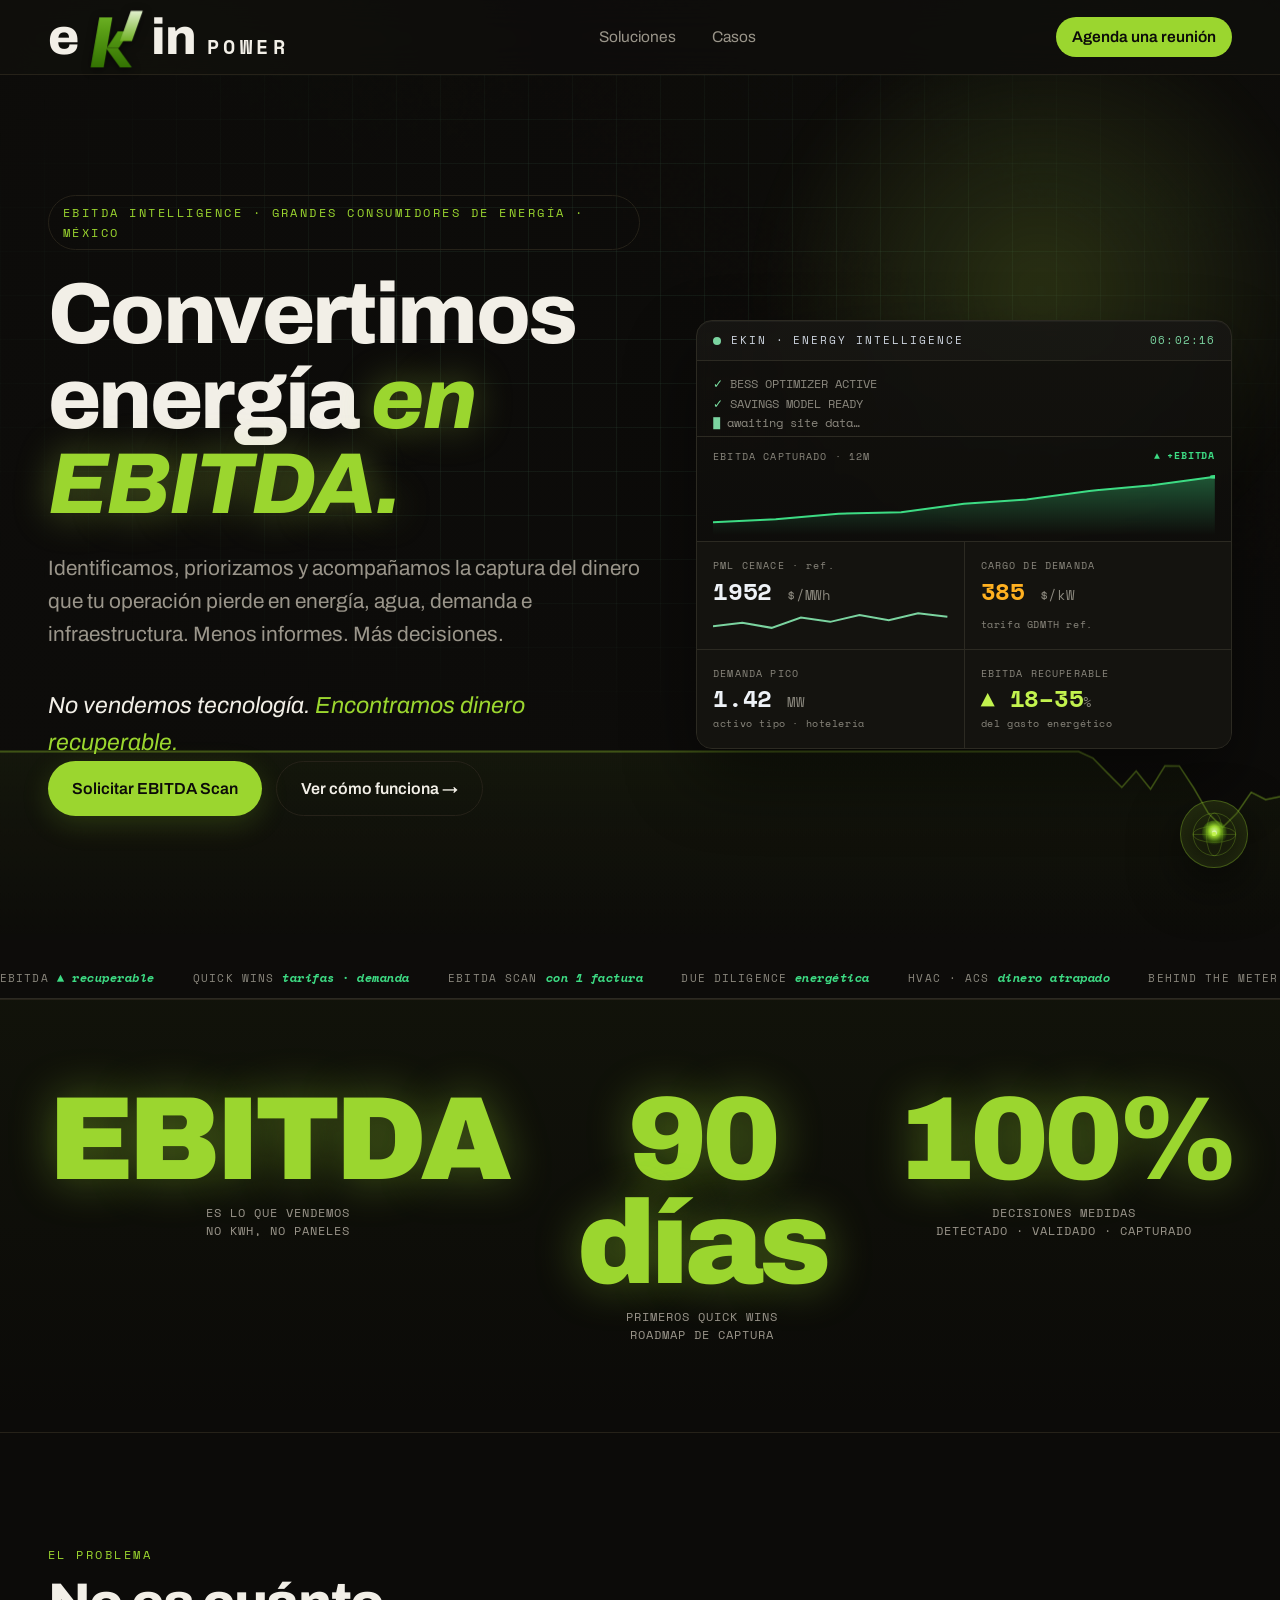
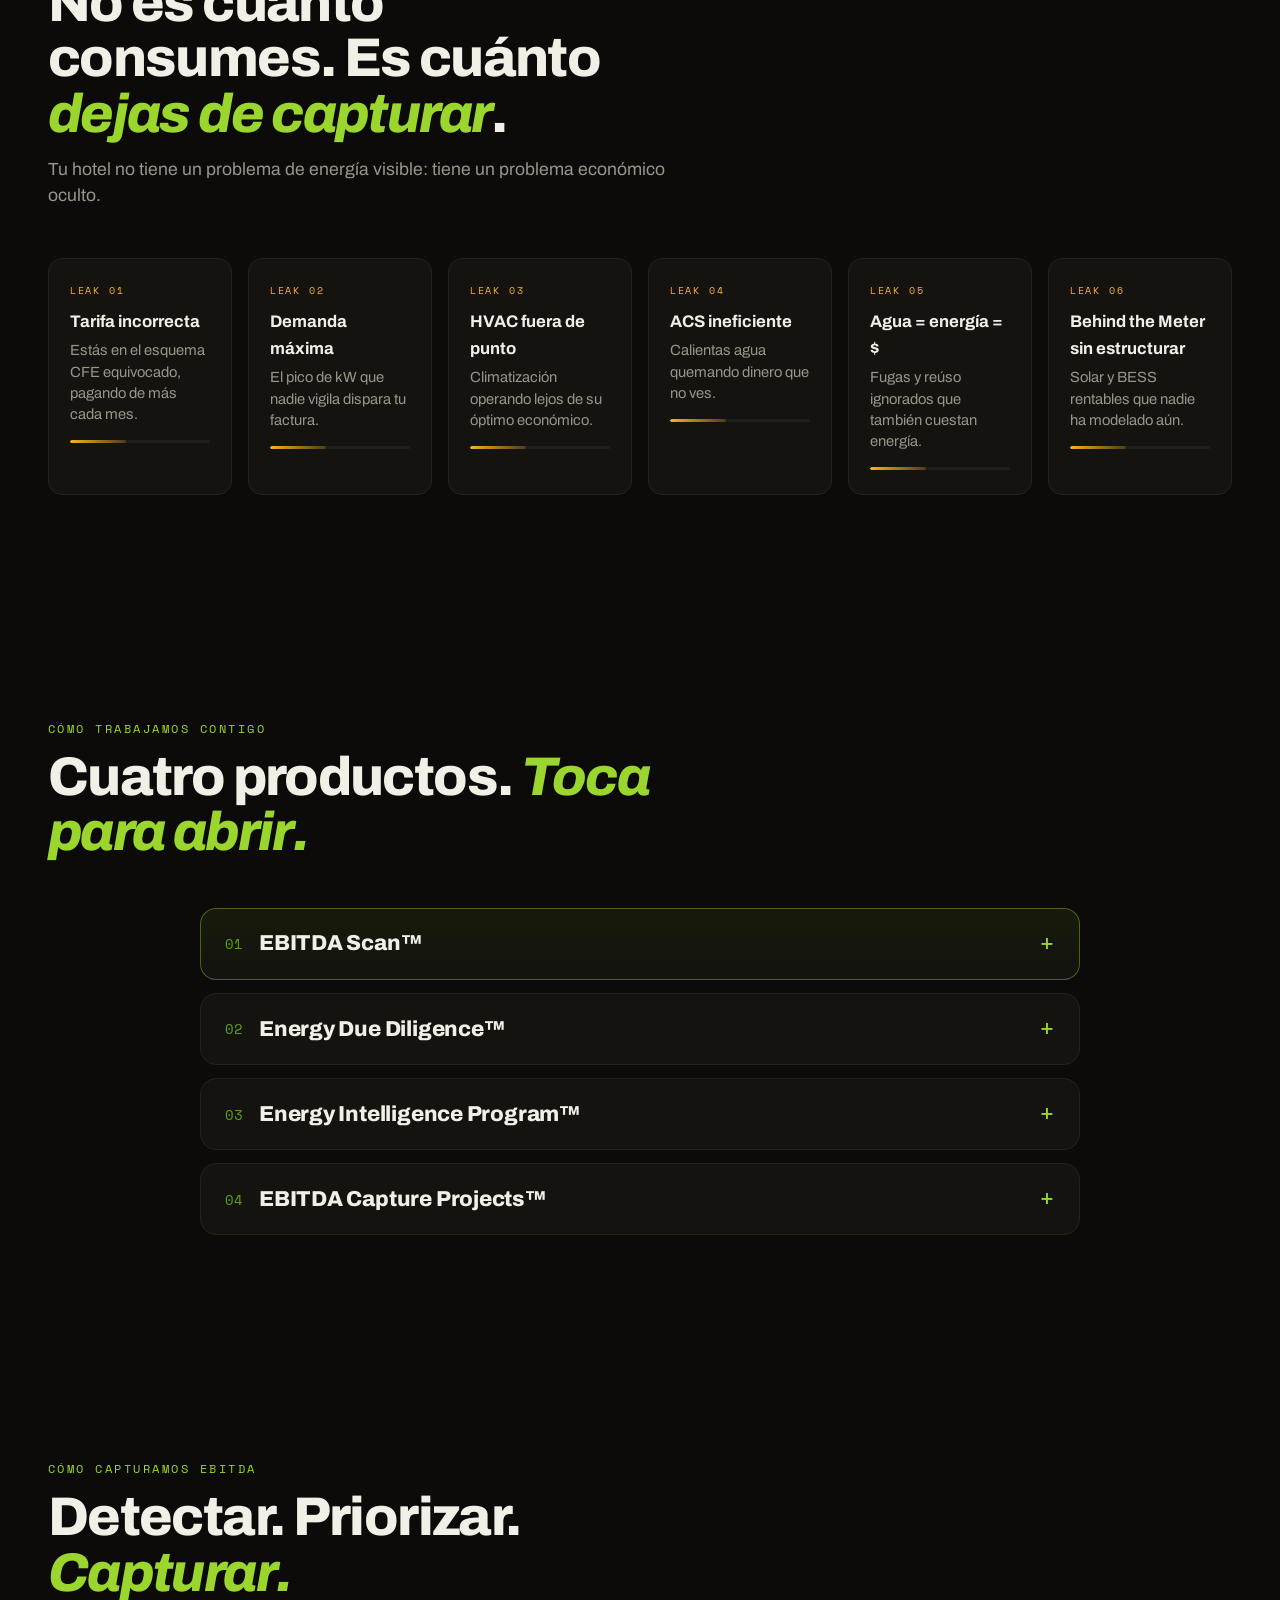
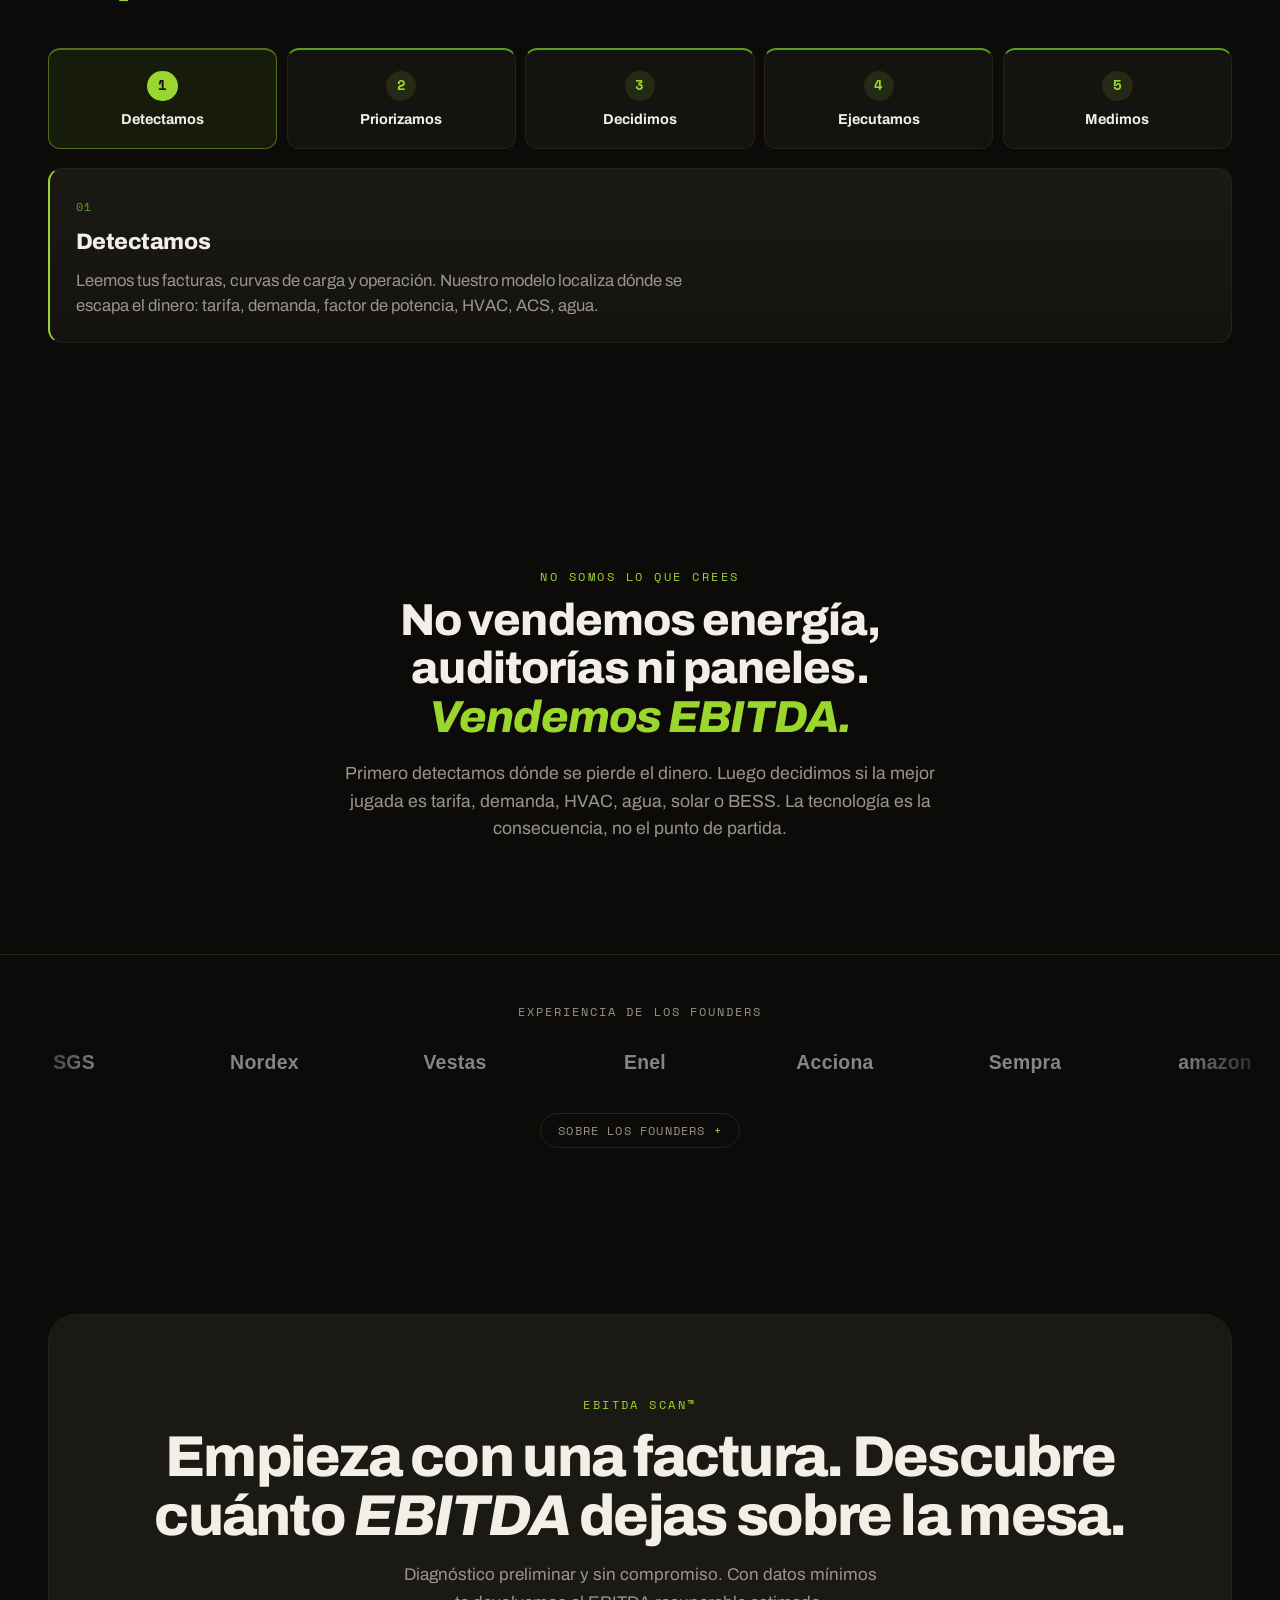
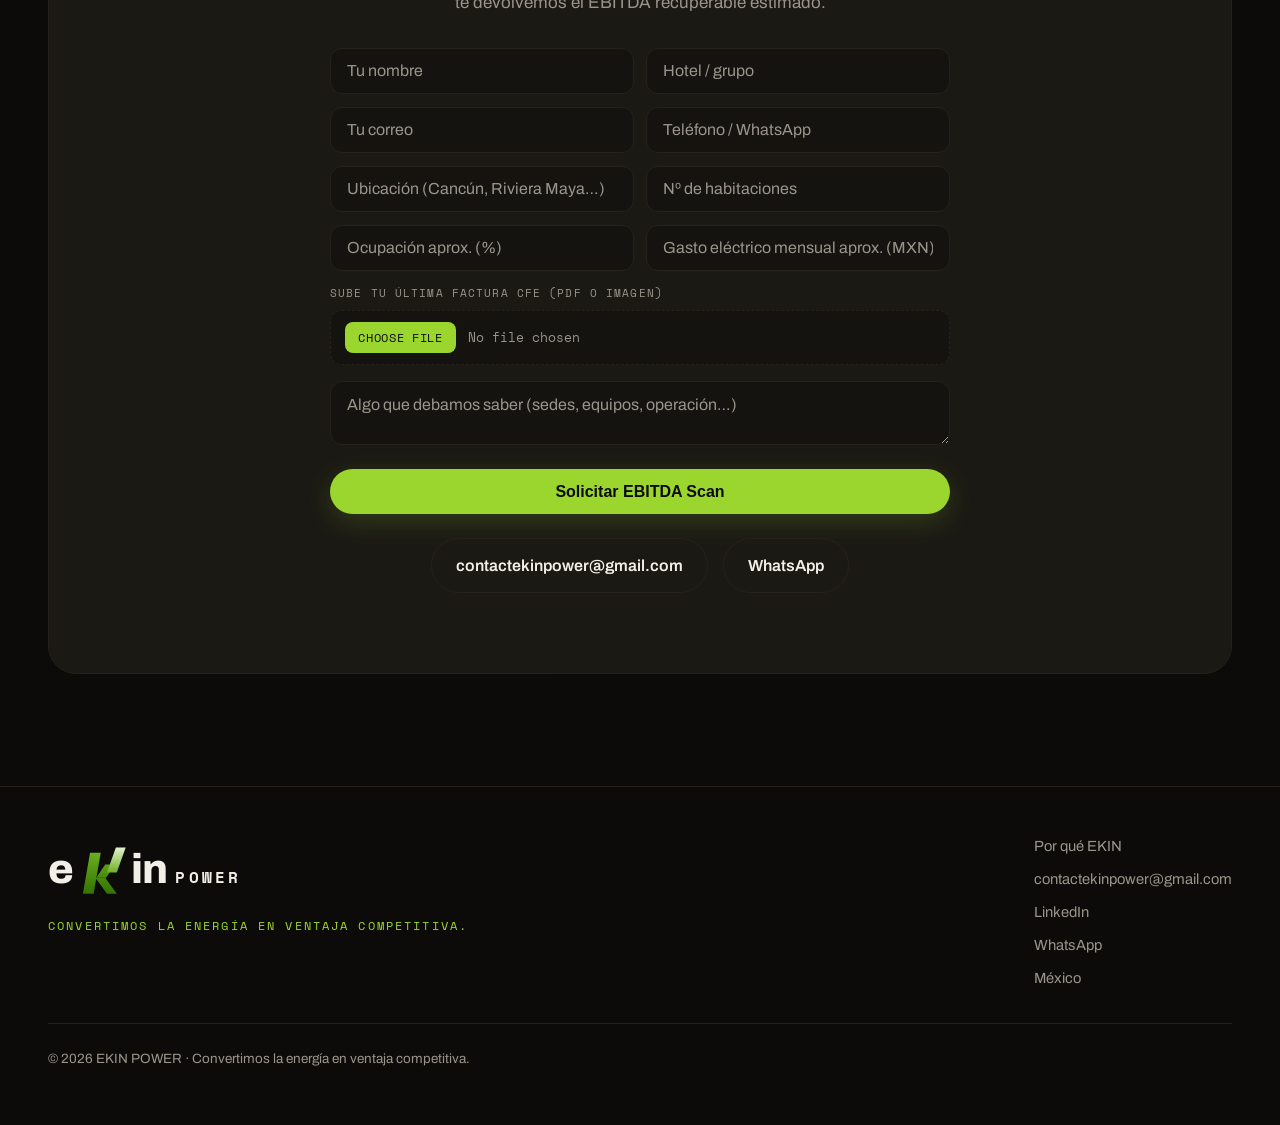
==== commit 59d0b805: "Fix raíz: cache-busting + cabeceras anti-caché; mapa sobrio - Versiona styles.css/script.js (?v=10) " ====
--- a/index.html
+++ b/index.html
@@ -46,7 +46,7 @@
   <link rel="preconnect" href="https://fonts.gstatic.com" crossorigin />
   <link href="https://fonts.googleapis.com/css2?family=Archivo:ital,wght@0,400;0,500;0,600;0,700;0,800;0,900;1,500;1,800&family=Space+Mono:wght@400;700&display=swap" rel="stylesheet" />
 
-  <link rel="stylesheet" href="styles.css" />
+  <link rel="stylesheet" href="styles.css?v=10" />
 </head>
 <body>
 
@@ -438,6 +438,6 @@
     </section>
   </div>
 
-  <script src="script.js" defer></script>
+  <script src="script.js?v=10" defer></script>
 </body>
 </html>
--- a/styles.css
+++ b/styles.css
@@ -3193,18 +3193,21 @@
 .sol-foot { margin-top: 0.8rem; font-family: var(--font-serif); font-style: italic; color: var(--text); }
 .sol-item[data-open="true"] .sol-body { max-height: 520px; }
 
-/* === Mapa de México · elevación holográfica === */
-.map-svg-wrap { background: radial-gradient(120% 120% at 50% 30%, rgba(155,214,47,.05), transparent 60%), #0a0907; }
-.mx-silhouette, .mx-baja { fill: rgba(155,214,47,.035); stroke: rgba(155,214,47,.5); stroke-width: 1.1; filter: drop-shadow(0 0 10px rgba(155,214,47,.35)); }
-.mnode circle { fill: rgba(12,11,9,.9); stroke: rgba(155,214,47,.3); stroke-width: 1.5; transition: all .4s; }
-.mnode.on circle { fill: var(--volt); stroke: var(--volt-bright); animation: nodeVibe 1.4s ease-in-out infinite; }
-@keyframes nodeVibe {
-  0%, 100% { r: 6; filter: drop-shadow(0 0 4px rgba(155,214,47,.6)); }
-  50% { r: 8.5; filter: drop-shadow(0 0 16px rgba(155,214,47,1)); }
-}
-.mnode.on text { fill: var(--volt-bright); }
-.mnode text { fill: var(--muted); font-family: var(--font-mono); font-size: 12px; text-anchor: middle; }
-.map-line { stroke: var(--volt); stroke-width: 1.5; opacity: .6; filter: drop-shadow(0 0 5px rgba(155,214,47,.6)); }
+/* === Mapa de México · institucional / sobrio (sin glow ni vibración) === */
+.map-radar, .map-atmos, .map-atmos2 { display: none !important; }
+.map-svg-wrap { background:
+    linear-gradient(rgba(255,255,255,.025) 1px, transparent 1px) 0 0 / 100% 38px,
+    linear-gradient(90deg, rgba(255,255,255,.025) 1px, transparent 1px) 0 0 / 38px 100%,
+    #0a0a0c; }
+.mx-silhouette, .mx-baja { fill: rgba(138,135,125,.06); stroke: rgba(190,196,204,.45); stroke-width: 1; filter: none; animation: none !important; }
+.mnode circle { fill: #0a0a0c; stroke: rgba(190,196,204,.5); stroke-width: 1.4; transition: fill .3s, stroke .3s; }
+.mnode text { fill: var(--steel); font-family: var(--font-mono); font-size: 11px; letter-spacing: .04em; text-anchor: middle; opacity: .55; transition: opacity .3s, fill .3s; }
+.mnode.on circle { fill: var(--volt); stroke: var(--volt); animation: nodeOn 2.4s ease-in-out infinite; }
+.mnode.on text { fill: var(--text); opacity: 1; }
+@keyframes nodeOn { 0%,100% { filter: drop-shadow(0 0 0 rgba(155,214,47,0)); } 50% { filter: drop-shadow(0 0 5px rgba(155,214,47,.7)); } }
+.map-line { stroke: rgba(155,214,47,.45); stroke-width: 1; opacity: .8; filter: none; animation: none; }
+.map-svg #mxMap rect, .map-svg > rect { display: none; }
+.map-readout { border-left: 2px solid var(--volt); }
 @media (prefers-reduced-motion: reduce) { .mnode.on circle { animation: none; } }
 
 /* El problema */
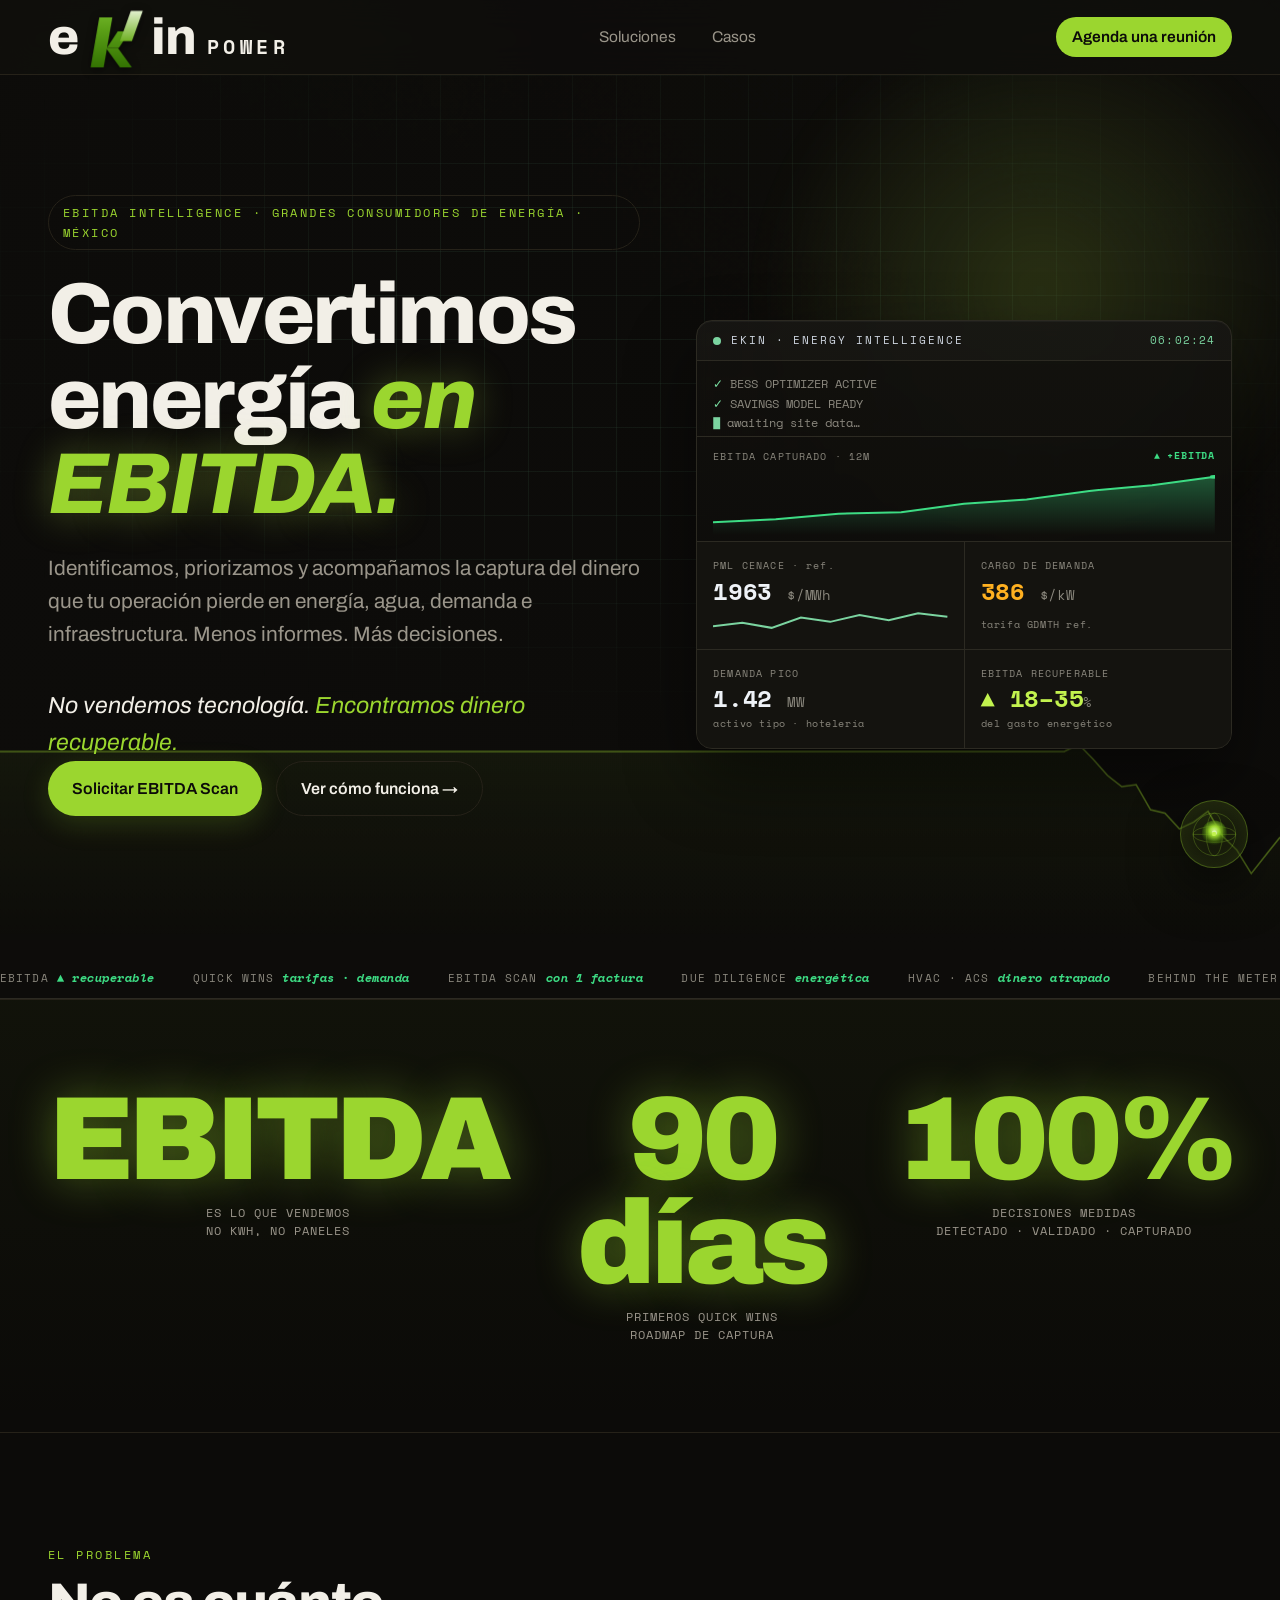
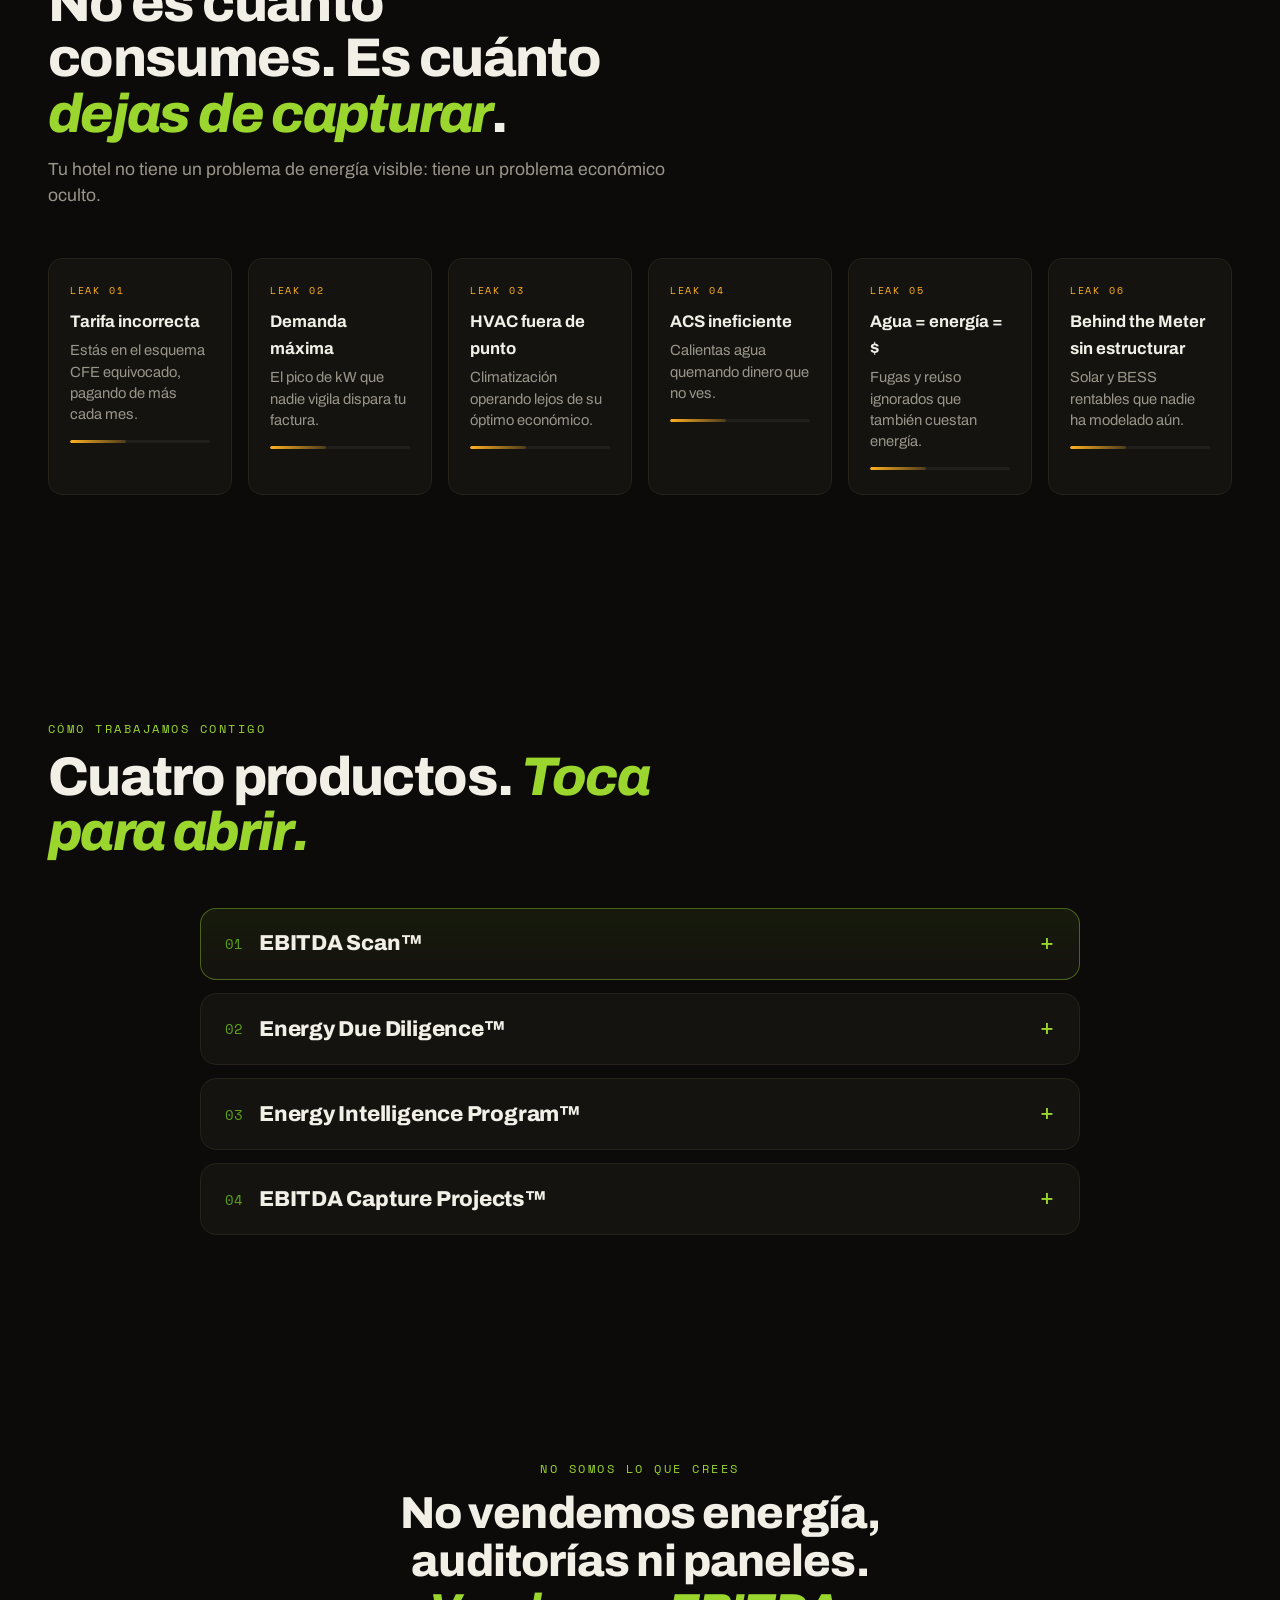
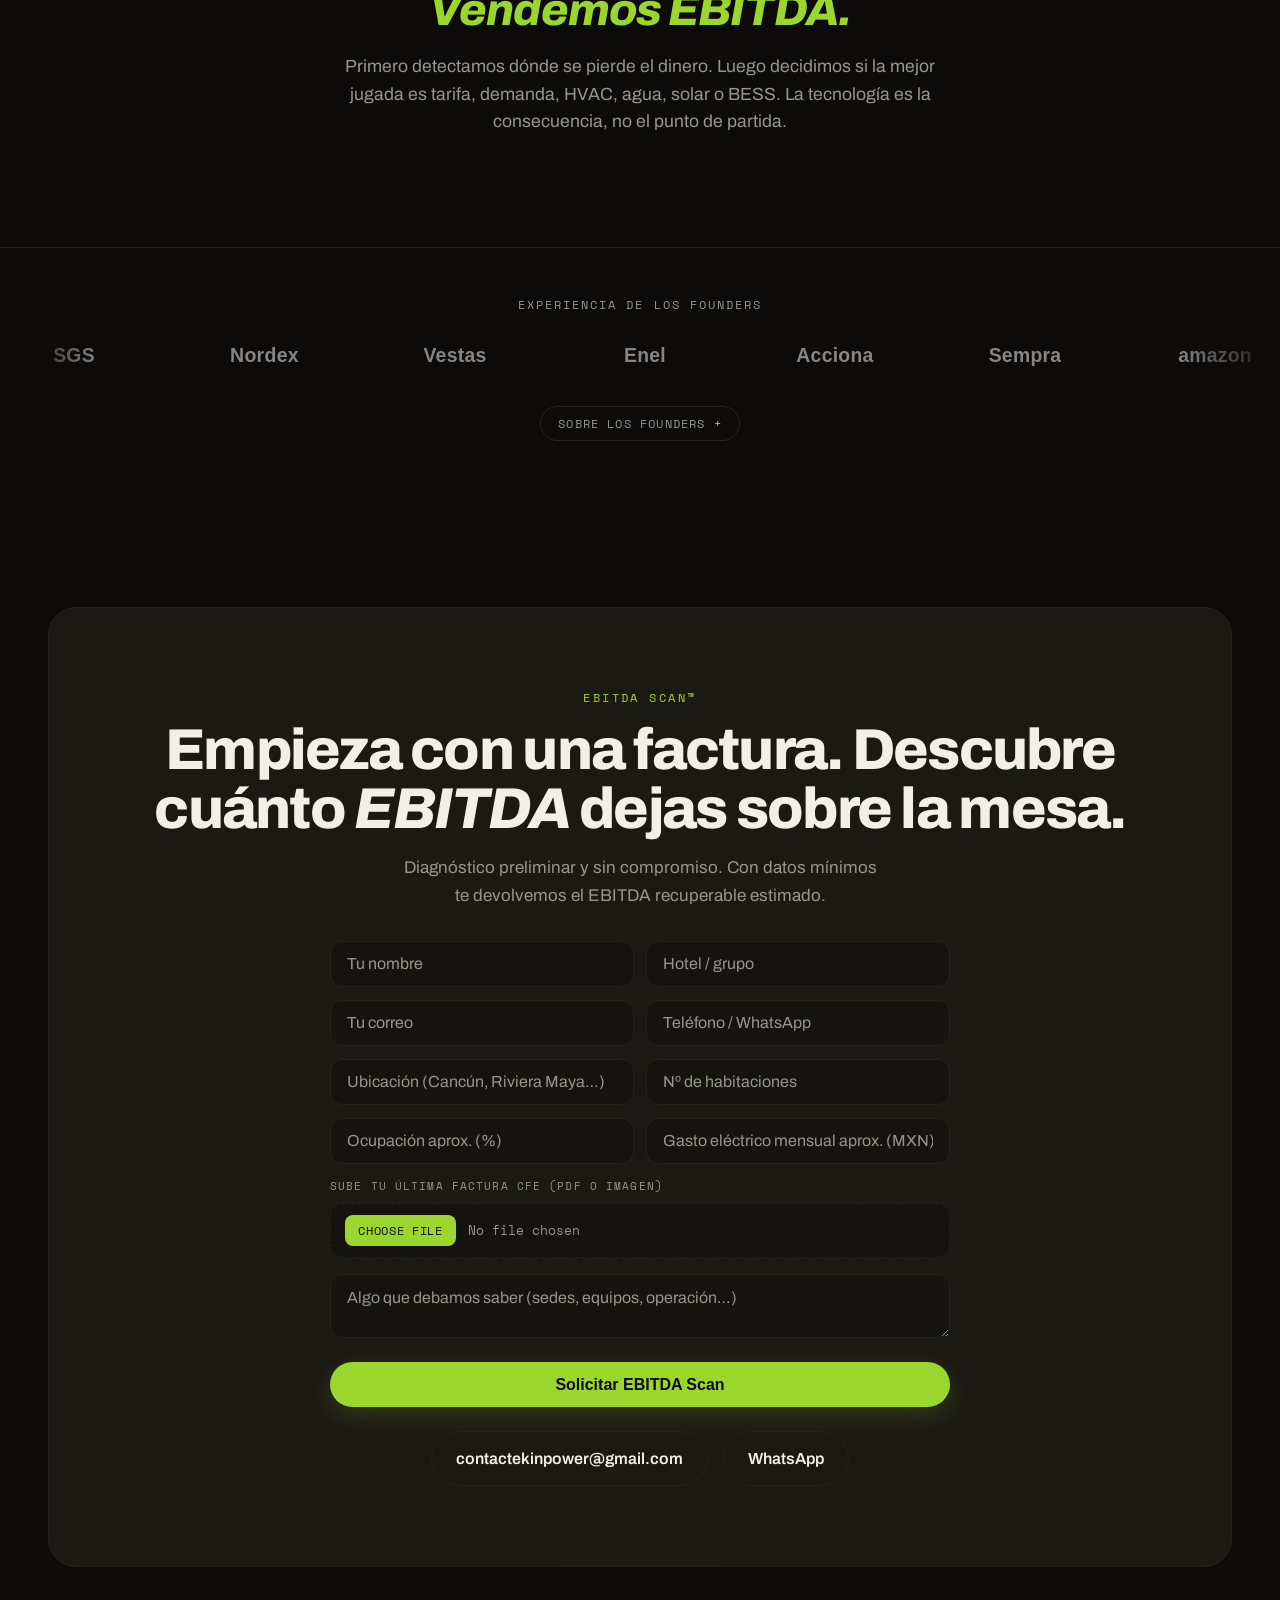
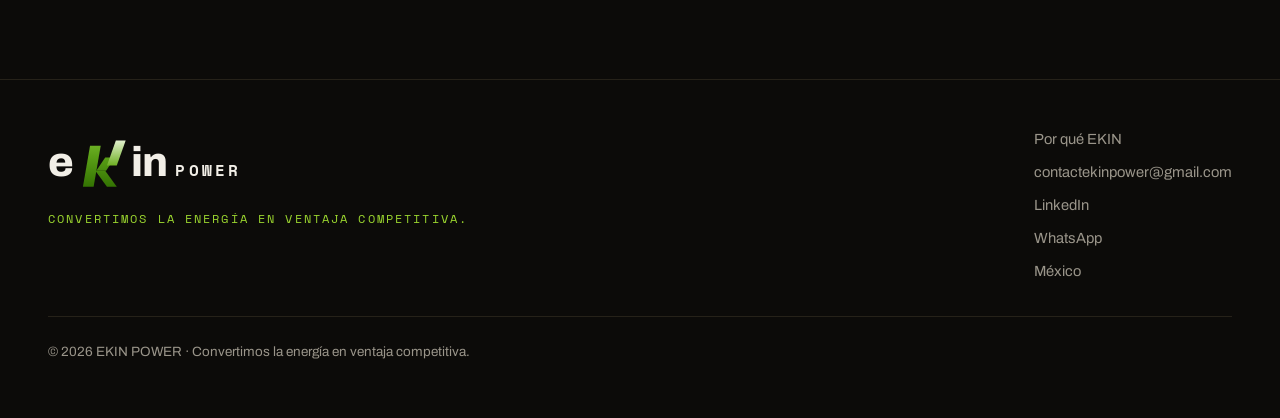
==== commit 295cec01: "Quita la sección Método (Detectar/Priorizar/Capturar) de la home Co-Authored-By: Claude Opus 4.8 <no" ====
--- a/index.html
+++ b/index.html
@@ -107,7 +107,7 @@
           </p>
           <div class="hero-actions reveal" style="--d:4">
             <a href="#contacto" class="btn btn-primary">Solicitar EBITDA Scan</a>
-            <a href="#metodo" class="btn btn-ghost">Ver cómo funciona →</a>
+            <a href="#soluciones" class="btn btn-ghost">Ver cómo funciona →</a>
           </div>
         </div>
 
@@ -254,28 +254,6 @@
       </div>
     </section>
 
-    <!-- ===================== MÉTODO EKIN (desplegable) ===================== -->
-    <section class="section metodo-ekin on-dark" id="metodo">
-      <div class="section-head reveal">
-        <p class="section-kicker">Cómo capturamos EBITDA</p>
-        <h2 class="section-title">Detectar. Priorizar. <em>Capturar.</em></h2>
-      </div>
-      <div class="me-stage reveal" id="meStage">
-        <ol class="me-flow" id="meRail" role="tablist" aria-label="Método EKIN">
-          <li><button type="button" class="me-step is-active" data-i="0" data-h="Detectamos" data-p="Leemos tus facturas, curvas de carga y operación. Nuestro modelo localiza dónde se escapa el dinero: tarifa, demanda, factor de potencia, HVAC, ACS, agua." aria-label="Detectamos"><span class="me-n">1</span><span class="me-t">Detectamos</span></button></li>
-          <li><button type="button" class="me-step" data-i="1" data-h="Priorizamos" data-p="Ordenamos cada oportunidad por EBITDA recuperable, esfuerzo y riesgo. Primero los quick wins; después lo estructural." aria-label="Priorizamos"><span class="me-n">2</span><span class="me-t">Priorizamos</span></button></li>
-          <li><button type="button" class="me-step" data-i="2" data-h="Decidimos" data-p="Convertimos cada oportunidad en un business case: inversión, payback, retorno y modelo de financiación. Tú decides con números." aria-label="Decidimos"><span class="me-n">3</span><span class="me-t">Decidimos</span></button></li>
-          <li><button type="button" class="me-step" data-i="3" data-h="Ejecutamos" data-p="Implementamos lo aprobado de punta a punta, con o sin CAPEX, gestionando proveedores y obra. Sin que tu operación se detenga." aria-label="Ejecutamos"><span class="me-n">4</span><span class="me-t">Ejecutamos</span></button></li>
-          <li><button type="button" class="me-step" data-i="4" data-h="Medimos" data-p="Verificamos el EBITDA capturado con estándar IPMVP y lo reportamos cada mes. Lo que no se mide, no cuenta." aria-label="Medimos"><span class="me-n">5</span><span class="me-t">Medimos</span></button></li>
-        </ol>
-        <div class="me-detail">
-          <span class="me-d-i" id="meIdx">01</span>
-          <h3 class="me-d-h" id="meH">Detectamos</h3>
-          <p class="me-d-p" id="meP">Leemos tus facturas, curvas de carga y operación. Nuestro modelo localiza dónde se escapa el dinero: tarifa, demanda, factor de potencia, HVAC, ACS, agua.</p>
-        </div>
-      </div>
-    </section>
-
     <!-- ===================== POR QUÉ NO SOMOS UN INSTALADOR SOLAR ===================== -->
     <section class="section nosolar on-dark" id="nosolar">
       <div class="nosolar-inner reveal">
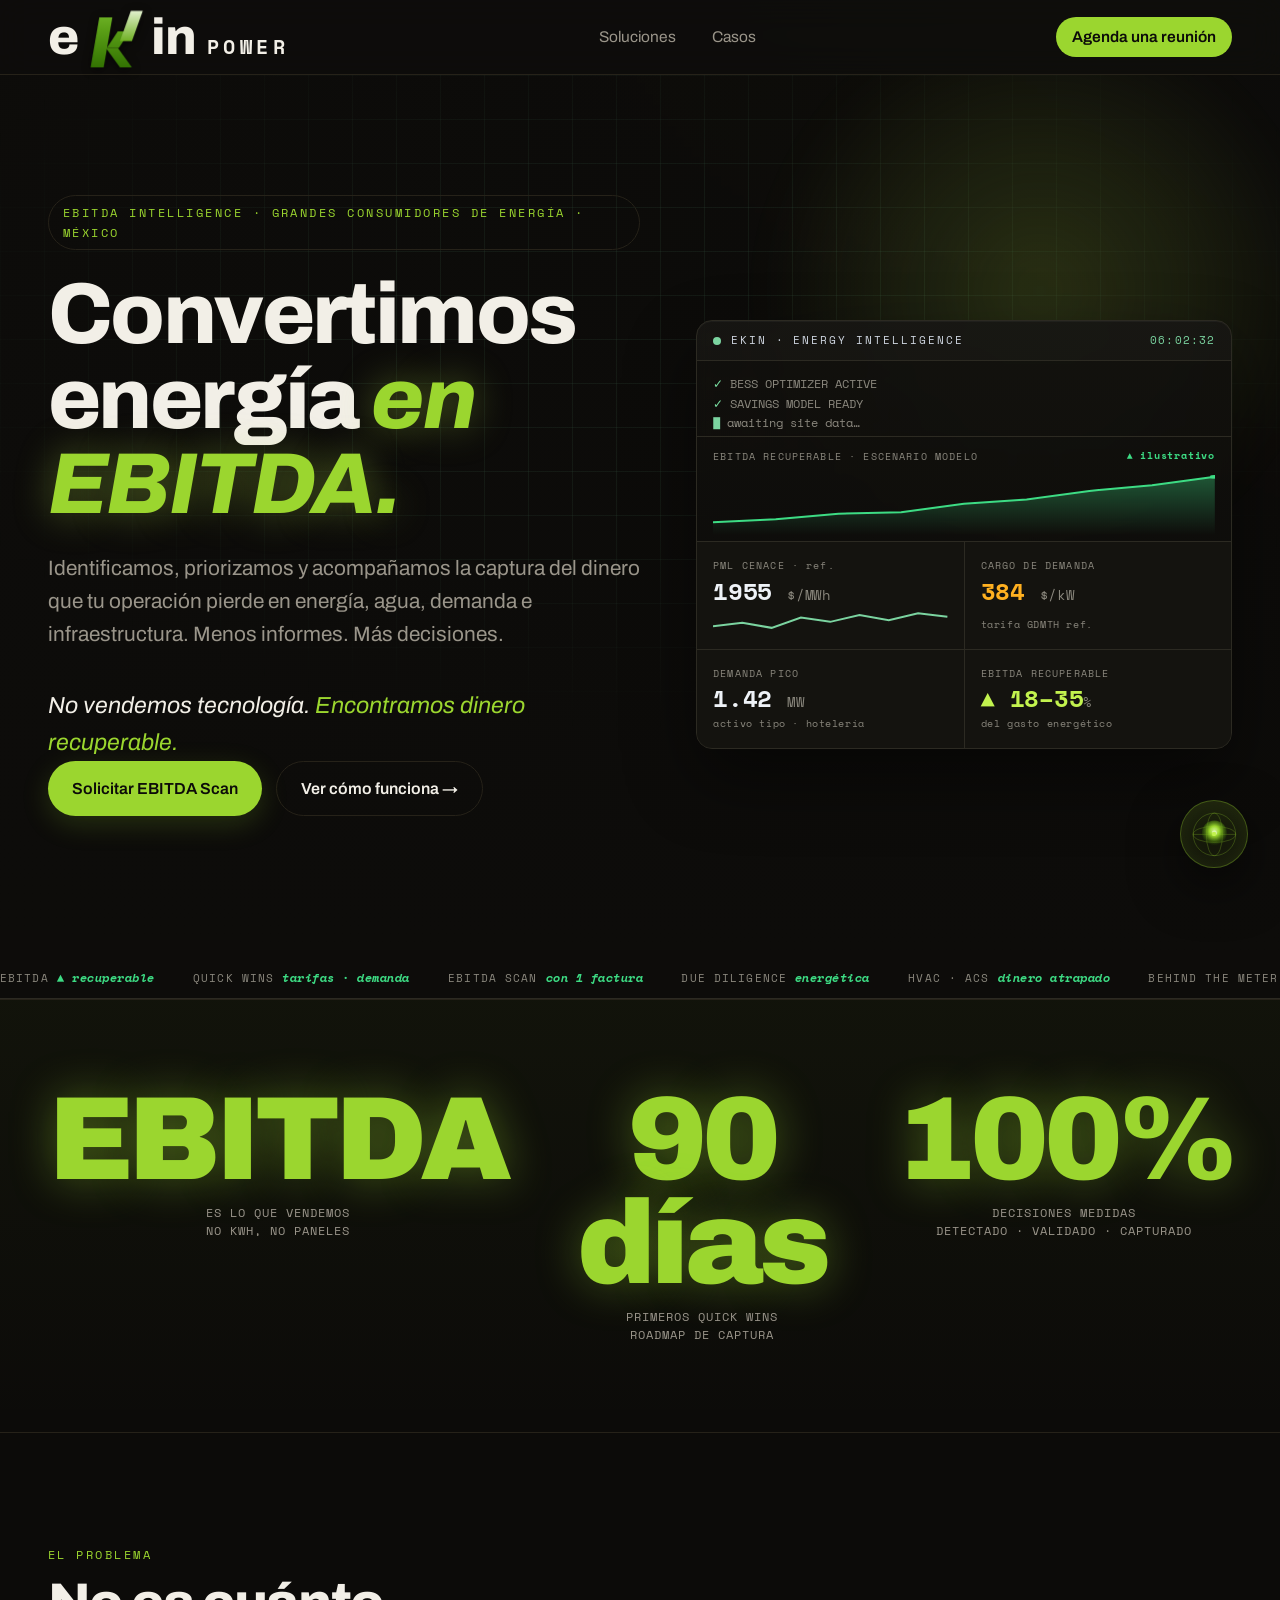
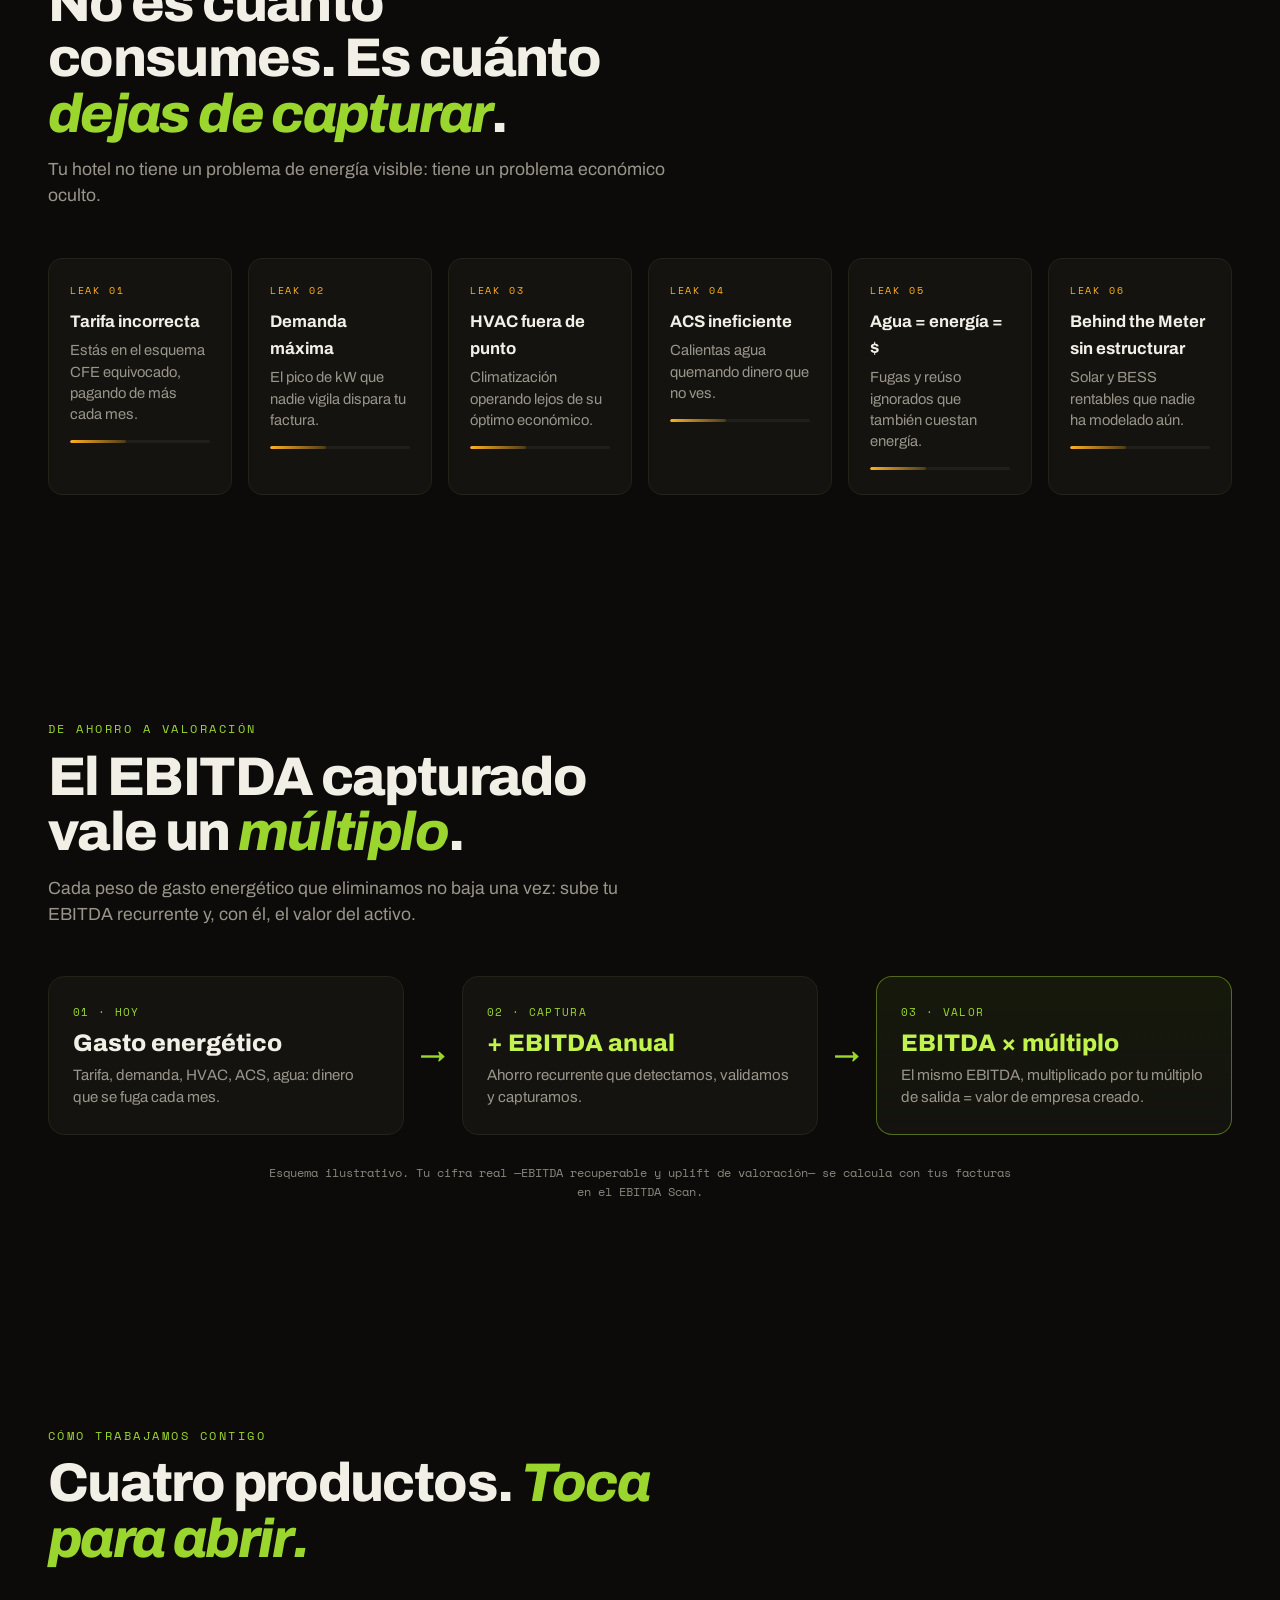
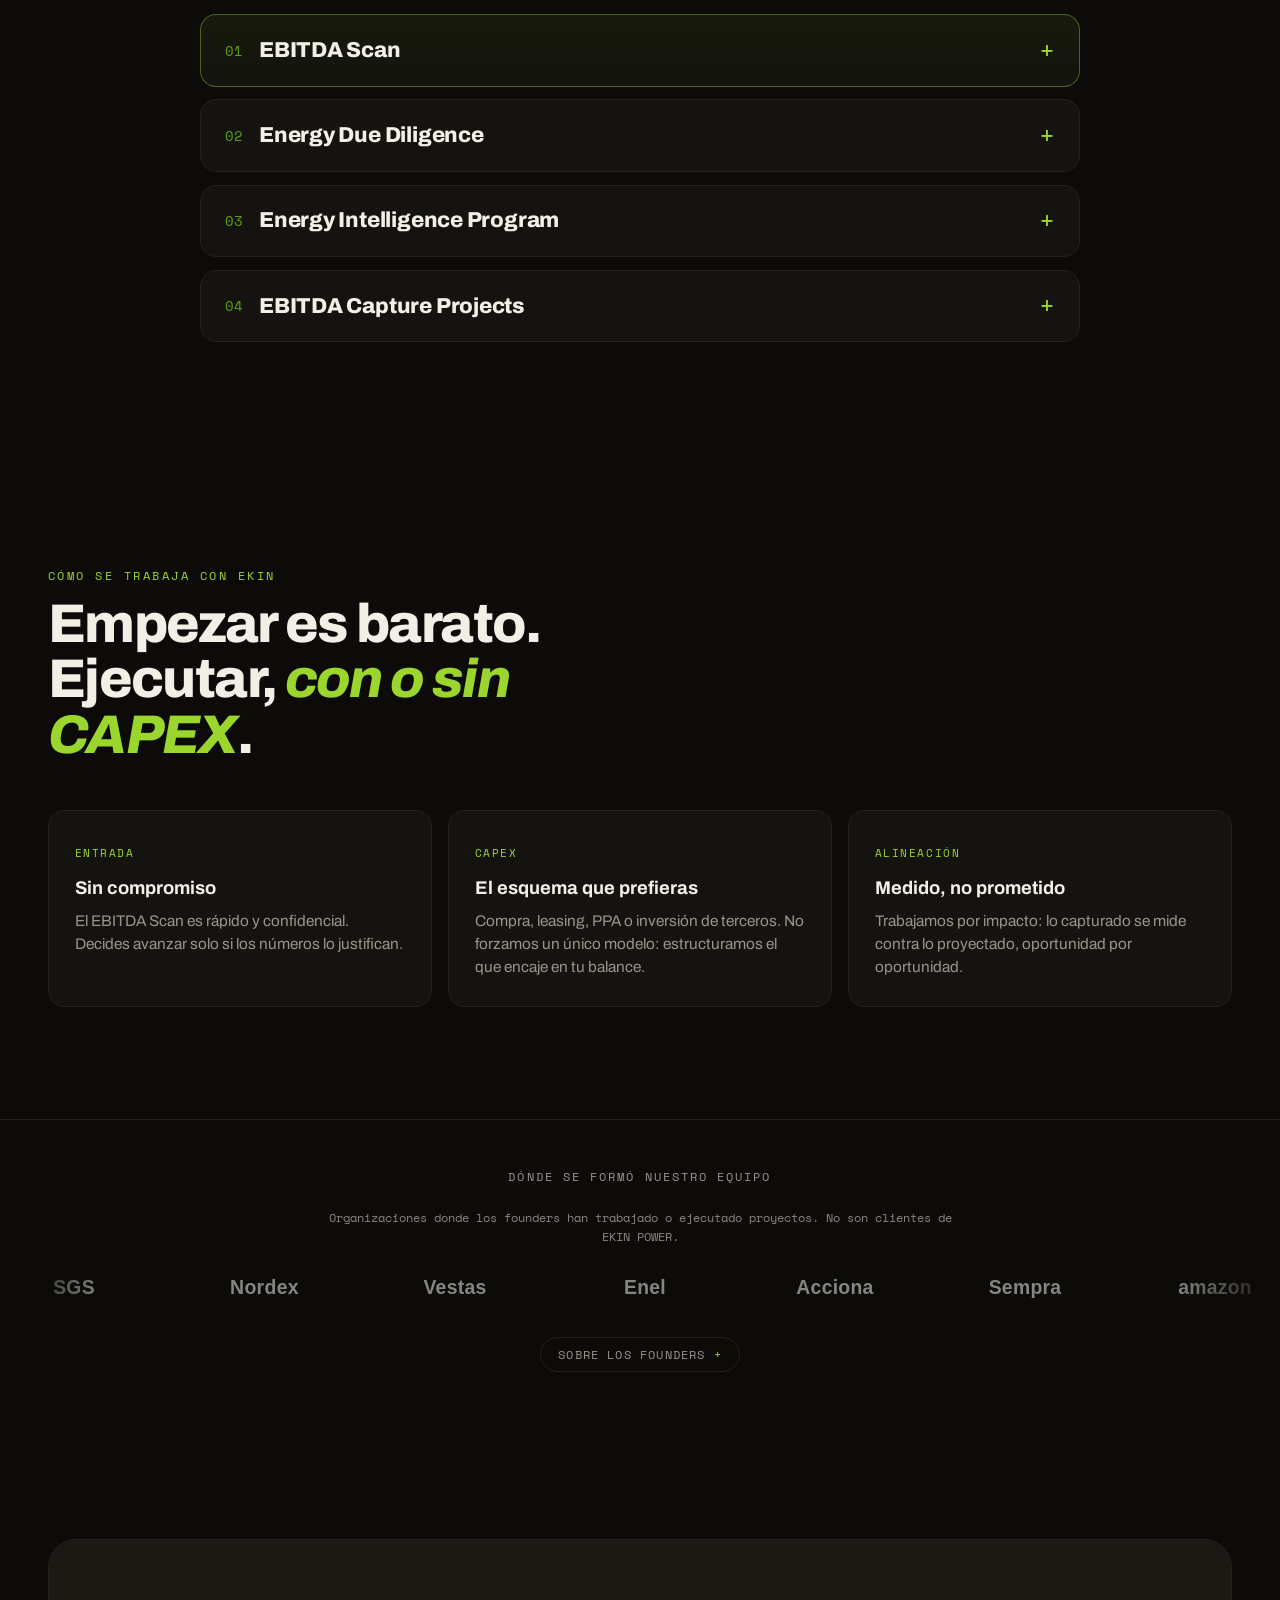
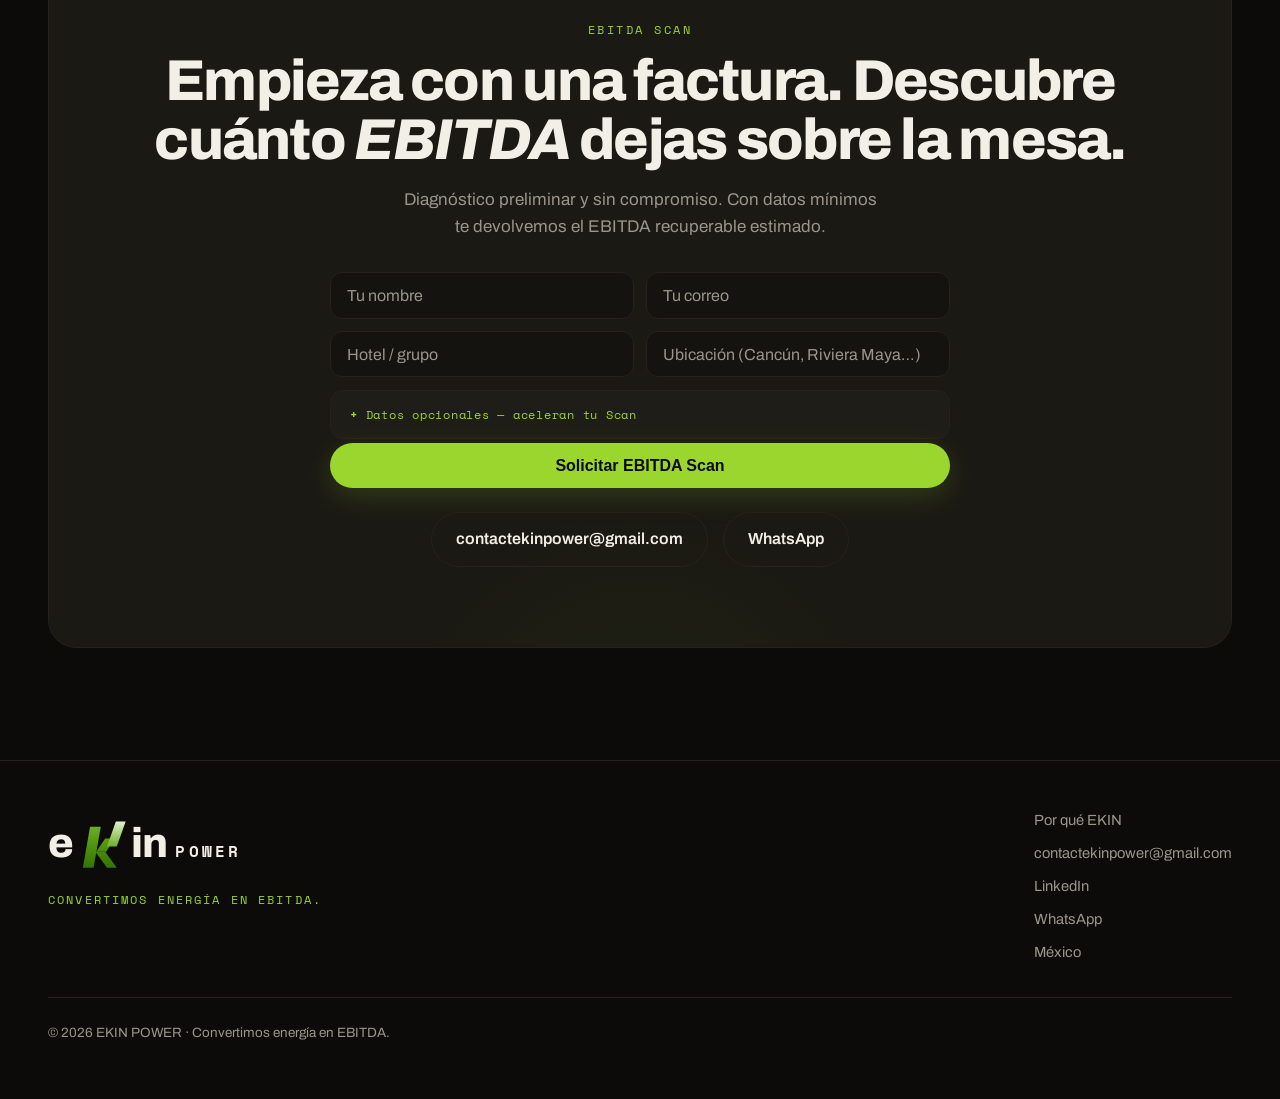
==== commit a8211df4: "Reenfoque a captura de EBITDA: prueba, modelo comercial y menos ruido Credibilidad (fondo/CFO): - Nu" ====
--- a/index.html
+++ b/index.html
@@ -14,18 +14,18 @@
   <meta charset="UTF-8" />
   <meta name="viewport" content="width=device-width, initial-scale=1.0" />
   <title>EKIN POWER · ENERGY FINANCE, BESS</title>
-  <meta name="description" content="EKIN POWER · Energy Finance, BESS. Convertimos la energía en ventaja competitiva: diagnóstico, optimización de costos, due diligence técnica y soluciones Behind the Meter (Solar + BESS) para industria, hoteles y fondos." />
+  <meta name="description" content="EKIN POWER · Energy Finance, BESS. Convertimos energía en EBITDA: detectamos, validamos y capturamos el ahorro recuperable en tarifa, demanda, HVAC, agua y Behind the Meter (Solar + BESS) para hoteles, industria y fondos." />
 
   <link rel="icon" type="image/svg+xml" href="favicon.svg" />
 
   <meta property="og:type" content="website" />
   <meta property="og:site_name" content="EKIN POWER" />
   <meta property="og:title" content="EKIN POWER · ENERGY FINANCE, BESS" />
-  <meta property="og:description" content="Convertimos la energía en ventaja competitiva. Menos OPEX, más EBITDA, mejor valuación." />
+  <meta property="og:description" content="Convertimos energía en EBITDA. Menos OPEX, más EBITDA, mejor valuación." />
   <meta property="og:url" content="https://www.ekinpower.com" />
   <meta name="twitter:card" content="summary_large_image" />
   <meta name="twitter:title" content="EKIN POWER · ENERGY FINANCE, BESS" />
-  <meta name="twitter:description" content="Convertimos la energía en ventaja competitiva. Menos OPEX, más EBITDA, mejor valuación." />
+  <meta name="twitter:description" content="Convertimos energía en EBITDA. Menos OPEX, más EBITDA, mejor valuación." />
   <link rel="canonical" href="https://www.ekinpower.com" />
 
   <script type="application/ld+json">
@@ -46,12 +46,10 @@
   <link rel="preconnect" href="https://fonts.gstatic.com" crossorigin />
   <link href="https://fonts.googleapis.com/css2?family=Archivo:ital,wght@0,400;0,500;0,600;0,700;0,800;0,900;1,500;1,800&family=Space+Mono:wght@400;700&display=swap" rel="stylesheet" />
 
-  <link rel="stylesheet" href="styles.css?v=10" />
+  <link rel="stylesheet" href="styles.css?v=11" />
 </head>
 <body>
 
-  <div class="grain" aria-hidden="true"></div>
-  <div class="aurora" aria-hidden="true"></div>
   <div class="scroll-progress" id="scrollProgress" aria-hidden="true"></div>
 
   <!-- ===================== NAVEGACIÓN ===================== -->
@@ -89,7 +87,6 @@
       <div class="hero-overlay" aria-hidden="true"></div>
       <div class="hero-grid" aria-hidden="true"></div>
       <div class="hero-glow" aria-hidden="true"></div>
-      <canvas class="hero-flux" id="heroFlux" aria-hidden="true"></canvas>
 
       <div class="hero-inner">
         <div class="hero-copy">
@@ -121,8 +118,8 @@
           <div class="term-boot" id="termBoot"></div>
           <div class="term-chart">
             <div class="tc-head">
-              <span class="tc-label">EBITDA CAPTURADO · 12M</span>
-              <span class="tc-trend">▲ +EBITDA</span>
+              <span class="tc-label">EBITDA RECUPERABLE · ESCENARIO MODELO</span>
+              <span class="tc-trend">▲ ilustrativo</span>
             </div>
             <svg class="tc-svg" viewBox="0 0 320 90" preserveAspectRatio="none" aria-hidden="true">
               <defs>
@@ -211,6 +208,35 @@
       </div>
     </section>
 
+    <!-- ===================== PUENTE EBITDA → VALORACIÓN ===================== -->
+    <section class="section bridge on-dark" id="valoracion">
+      <div class="section-head reveal">
+        <p class="section-kicker">De ahorro a valoración</p>
+        <h2 class="section-title">El EBITDA capturado vale un <em>múltiplo</em>.</h2>
+        <p class="section-sub">Cada peso de gasto energético que eliminamos no baja una vez: sube tu EBITDA recurrente y, con él, el valor del activo.</p>
+      </div>
+      <div class="bridge-flow reveal">
+        <div class="bridge-step">
+          <span class="bridge-tag">01 · Hoy</span>
+          <span class="bridge-fig">Gasto energético</span>
+          <span class="bridge-cap">Tarifa, demanda, HVAC, ACS, agua: dinero que se fuga cada mes.</span>
+        </div>
+        <span class="bridge-arrow" aria-hidden="true">→</span>
+        <div class="bridge-step">
+          <span class="bridge-tag">02 · Captura</span>
+          <span class="bridge-fig green">+ EBITDA anual</span>
+          <span class="bridge-cap">Ahorro recurrente que detectamos, validamos y capturamos.</span>
+        </div>
+        <span class="bridge-arrow" aria-hidden="true">→</span>
+        <div class="bridge-step bridge-step--out">
+          <span class="bridge-tag">03 · Valor</span>
+          <span class="bridge-fig green">EBITDA × múltiplo</span>
+          <span class="bridge-cap">El mismo EBITDA, multiplicado por tu múltiplo de salida = valor de empresa creado.</span>
+        </div>
+      </div>
+      <p class="bridge-note">Esquema ilustrativo. Tu cifra real —EBITDA recuperable y uplift de valoración— se calcula con tus facturas en el EBITDA Scan.</p>
+    </section>
+
     <!-- ===================== SOLUCIONES (4 pilares) ===================== -->
     <section class="section soluciones on-dark" id="soluciones">
       <div class="section-head reveal">
@@ -222,7 +248,7 @@
         <article class="sol-item sol-item--hero" data-open="false">
           <button class="sol-head" type="button" aria-expanded="false">
             <span class="sol-n">01</span>
-            <span class="sol-t">EBITDA Scan™</span>
+            <span class="sol-t">EBITDA Scan</span>
             <span class="sol-plus" aria-hidden="true">+</span>
           </button>
           <div class="sol-body"><p>El punto de entrada. Con datos mínimos —tu última factura, ubicación, tamaño y ocupación— corremos un primer modelo de tu activo y te devolvemos:</p><ul class="sol-list"><li><strong>EBITDA recuperable estimado</strong> (rango preliminar)</li><li><strong>Opportunity Score</strong> del activo</li><li>Las <strong>3–5 oportunidades</strong> de mayor impacto</li><li><strong>Quick wins</strong> accionables ya</li></ul><p class="sol-foot">Rápido, confidencial y sin compromiso.</p></div>
@@ -230,7 +256,7 @@
         <article class="sol-item" data-open="false">
           <button class="sol-head" type="button" aria-expanded="false">
             <span class="sol-n">02</span>
-            <span class="sol-t">Energy Due Diligence™</span>
+            <span class="sol-t">Energy Due Diligence</span>
             <span class="sol-plus" aria-hidden="true">+</span>
           </button>
           <div class="sol-body"><p>Análisis profundo con 12 facturas, ocupación, inventario de equipos y operación. Entregamos:</p><ul class="sol-list"><li><strong>Mapa de EBITDA</strong> del activo, por oportunidad</li><li>Oportunidades <strong>validadas</strong> con business case preliminar</li><li><strong>Roadmap</strong> de captura a 90 días / 12 / 36 meses</li><li>Inversión, payback y modelo de financiación por iniciativa</li></ul><p class="sol-foot">La base para decidir con números, no con corazonadas.</p></div>
@@ -238,7 +264,7 @@
         <article class="sol-item" data-open="false">
           <button class="sol-head" type="button" aria-expanded="false">
             <span class="sol-n">03</span>
-            <span class="sol-t">Energy Intelligence Program™</span>
+            <span class="sol-t">Energy Intelligence Program</span>
             <span class="sol-plus" aria-hidden="true">+</span>
           </button>
           <div class="sol-body"><p>Tu <strong>Oficina Externa de EBITDA Energético</strong>, en modo recurrente. Cada mes o trimestre recibes un <strong>Monthly EBITDA Board</strong>:</p><ul class="sol-list"><li>EBITDA <strong>detectado</strong>, <strong>validado</strong> y <strong>capturado</strong></li><li>Backlog priorizado de oportunidades</li><li>Top decisiones recomendadas del periodo</li><li>Seguimiento de lo capturado vs. lo proyectado</li></ul><p class="sol-foot">Energía gestionada como un portafolio, no como una factura.</p></div>
@@ -246,26 +272,43 @@
         <article class="sol-item" data-open="false">
           <button class="sol-head" type="button" aria-expanded="false">
             <span class="sol-n">04</span>
-            <span class="sol-t">EBITDA Capture Projects™</span>
+            <span class="sol-t">EBITDA Capture Projects</span>
             <span class="sol-plus" aria-hidden="true">+</span>
           </button>
-          <div class="sol-body"><p>La ejecución de las oportunidades aprobadas, de punta a punta y con o sin CAPEX:</p><ul class="sol-list"><li>Tarifa, demanda máxima y factor de potencia</li><li>HVAC, ACS, refrigeración y lavandería</li><li>Agua, recuperación de calor y automatización</li><li>Solar, BESS y microred (Behind the Meter)</li></ul><p class="sol-foot">Solo lo que tiene sentido económico. <a href="inversion.html">Ver Behind the Meter →</a></p></div>
+          <div class="sol-body"><p>La ejecución de las oportunidades aprobadas, de punta a punta y con o sin CAPEX:</p><ul class="sol-list"><li>Tarifa, demanda máxima y factor de potencia</li><li>HVAC, ACS, refrigeración y lavandería</li><li>Agua, recuperación de calor y automatización</li><li>Solar, BESS y microred (Behind the Meter)</li></ul><p class="sol-foot">Implementación por fases: sin parar el hotel ni afectar al huésped. Solo lo que tiene sentido económico. <a href="inversion.html">Ver Behind the Meter →</a></p></div>
         </article>
       </div>
     </section>
 
-    <!-- ===================== POR QUÉ NO SOMOS UN INSTALADOR SOLAR ===================== -->
-    <section class="section nosolar on-dark" id="nosolar">
-      <div class="nosolar-inner reveal">
-        <p class="section-kicker">No somos lo que crees</p>
-        <h2 class="nosolar-h">No vendemos energía, auditorías ni paneles. <em>Vendemos EBITDA.</em></h2>
-        <p class="nosolar-p">Primero detectamos dónde se pierde el dinero. Luego decidimos si la mejor jugada es tarifa, demanda, HVAC, agua, solar o BESS. La tecnología es la consecuencia, no el punto de partida.</p>
+    <!-- ===================== MODELO COMERCIAL · ALINEACIÓN ===================== -->
+    <section class="section model on-dark" id="modelo">
+      <div class="section-head reveal">
+        <p class="section-kicker">Cómo se trabaja con EKIN</p>
+        <h2 class="section-title">Empezar es barato. Ejecutar, <em>con o sin CAPEX</em>.</h2>
+      </div>
+      <div class="model-grid reveal">
+        <div class="model-card">
+          <span class="model-n">Entrada</span>
+          <h3>Sin compromiso</h3>
+          <p>El EBITDA Scan es rápido y confidencial. Decides avanzar solo si los números lo justifican.</p>
+        </div>
+        <div class="model-card">
+          <span class="model-n">CAPEX</span>
+          <h3>El esquema que prefieras</h3>
+          <p>Compra, leasing, PPA o inversión de terceros. No forzamos un único modelo: estructuramos el que encaje en tu balance.</p>
+        </div>
+        <div class="model-card">
+          <span class="model-n">Alineación</span>
+          <h3>Medido, no prometido</h3>
+          <p>Trabajamos por impacto: lo capturado se mide contra lo proyectado, oportunidad por oportunidad.</p>
+        </div>
       </div>
     </section>
 
     <!-- ===================== EXPERIENCIA FOUNDERS · TICKER LOGOS ===================== -->
     <section class="founders on-dark" aria-label="Experiencia de los founders">
-      <p class="founders-k">Experiencia de los founders</p>
+      <p class="founders-k">Dónde se formó nuestro equipo</p>
+      <p class="founders-note">Organizaciones donde los founders han trabajado o ejecutado proyectos. No son clientes de EKIN POWER.</p>
       <div class="founders-marquee">
         <div class="founders-track" id="foundersTrack">
           <img class="flogo" src="logos/sgs.svg" data-domain="sgs.com" alt="SGS" /><img class="flogo" src="logos/nordex.svg" data-domain="nordex-online.com" alt="Nordex" /><img class="flogo" src="logos/vestas.svg" data-domain="vestas.com" alt="Vestas" /><img class="flogo" src="logos/enel.svg" data-domain="enel.com" alt="Enel" /><img class="flogo" src="logos/acciona.svg" data-domain="acciona.com" alt="Acciona" /><img class="flogo" src="logos/sempra.svg" data-domain="sempra.com" alt="Sempra" /><img class="flogo" src="logos/amazon.svg" data-domain="amazon.com" alt="Amazon" /><img class="flogo" src="logos/walmart.svg" data-domain="walmart.com" alt="Walmart" /><img class="flogo" src="logos/homedepot.svg" data-domain="homedepot.com" alt="The Home Depot" /><img class="flogo" src="logos/grupomexico.svg" data-domain="gmexico.com" alt="Grupo México" /><img class="flogo" src="logos/grupodragon.svg" alt="Grupo Dragón" /><img class="flogo" src="logos/kino.svg" alt="Kino Energía" /><img class="flogo" src="logos/gemex.svg" alt="Gemex" />
@@ -283,7 +326,7 @@
     <!-- ===================== CTA / CONTACTO ===================== -->
     <section class="section cta" id="contacto">
       <div class="cta-inner">
-        <p class="section-kicker">EBITDA Scan™</p>
+        <p class="section-kicker">EBITDA Scan</p>
         <h2 class="cta-title">Empieza con una factura. Descubre cuánto <em>EBITDA</em> dejas sobre la mesa.</h2>
         <p class="cta-sub">Diagnóstico preliminar y sin compromiso. Con datos mínimos te devolvemos el EBITDA recuperable estimado.</p>
 
@@ -291,25 +334,30 @@
           <input type="hidden" name="_subject" value="EBITDA Scan solicitado · EKIN POWER" />
           <div class="form-row">
             <input type="text" name="nombre" placeholder="Tu nombre" required />
+            <input type="email" name="email" placeholder="Tu correo" required />
+          </div>
+          <div class="form-row">
             <input type="text" name="hotel" placeholder="Hotel / grupo" required />
-          </div>
-          <div class="form-row">
-            <input type="email" name="email" placeholder="Tu correo" required />
-            <input type="tel" name="telefono" placeholder="Teléfono / WhatsApp" />
-          </div>
-          <div class="form-row">
             <input type="text" name="ubicacion" placeholder="Ubicación (Cancún, Riviera Maya…)" />
-            <input type="text" name="habitaciones" placeholder="Nº de habitaciones" />
-          </div>
-          <div class="form-row">
-            <input type="text" name="ocupacion" placeholder="Ocupación aprox. (%)" />
-            <input type="text" name="gasto_mensual" placeholder="Gasto eléctrico mensual aprox. (MXN)" />
-          </div>
-          <label class="file-field">
-            <span class="file-lab">Sube tu última factura CFE (PDF o imagen)</span>
-            <input type="file" name="factura" accept=".pdf,.jpg,.jpeg,.png" />
-          </label>
-          <textarea name="mensaje" rows="2" placeholder="Algo que debamos saber (sedes, equipos, operación…)"></textarea>
+          </div>
+
+          <details class="form-extra">
+            <summary>Datos opcionales — aceleran tu Scan</summary>
+            <div class="form-row">
+              <input type="tel" name="telefono" placeholder="Teléfono / WhatsApp" />
+              <input type="text" name="habitaciones" placeholder="Nº de habitaciones" />
+            </div>
+            <div class="form-row">
+              <input type="text" name="ocupacion" placeholder="Ocupación aprox. (%)" />
+              <input type="text" name="gasto_mensual" placeholder="Gasto eléctrico mensual aprox. (MXN)" />
+            </div>
+            <label class="file-field">
+              <span class="file-lab">Sube tu última factura CFE (PDF o imagen)</span>
+              <input type="file" name="factura" accept=".pdf,.jpg,.jpeg,.png" />
+            </label>
+            <textarea name="mensaje" rows="2" placeholder="Algo que debamos saber (sedes, equipos, operación…)"></textarea>
+          </details>
+
           <button type="submit" class="btn btn-primary form-submit">Solicitar EBITDA Scan</button>
         </form>
 
@@ -328,7 +376,7 @@
         <span class="brand" aria-label="EKIN POWER">
           <span class="logo-word">e<svg class="logo-k" viewBox="0 0 128 140" aria-hidden="true"><defs><linearGradient id="kgFootM" x1="0" y1="140" x2="0" y2="0" gradientUnits="userSpaceOnUse"><stop offset="0" stop-color="#2f6e00"/><stop offset=".55" stop-color="#5ba017"/><stop offset="1" stop-color="#86c93a"/></linearGradient><linearGradient id="kgFootT" x1="0" y1="84" x2="0" y2="20" gradientUnits="userSpaceOnUse"><stop offset="0" stop-color="#6fb023"/><stop offset="1" stop-color="#f3fae7"/></linearGradient></defs><polygon points="20,132 44,132 60,40 36,40" fill="url(#kgFootM)"/><polygon points="48,96 70,96 96,132 74,132" fill="url(#kgFootM)"/><polygon points="50,96 72,96 92,66 70,66" fill="url(#kgFootM)"/><polygon points="74,84 96,84 116,28 94,28" fill="url(#kgFootT)"/></svg>in</span><span class="logo-power">POWER</span>
         </span>
-        <p class="footer-tagline">Convertimos la energía en ventaja competitiva.</p>
+        <p class="footer-tagline">Convertimos energía en EBITDA.</p>
       </div>
       <nav class="footer-links">
         <a href="porque.html">Por qué EKIN</a>
@@ -338,14 +386,14 @@
         <span class="footer-loc">México</span>
       </nav>
     </div>
-    <p class="footer-note">© <span id="year"></span> EKIN POWER · Convertimos la energía en ventaja competitiva.</p>
+    <p class="footer-note">© <span id="year"></span> EKIN POWER · Convertimos energía en EBITDA.</p>
   </footer>
 
   <!-- EKIN Intelligence · copiloto energético-financiero -->
   <div class="ei-dock" id="eiDock">
     <span class="ei-tip" aria-hidden="true">
       <strong>EKIN Intelligence</strong>
-      <em>Energy Investment Copilot</em>
+      <em>Copiloto de inversión energética</em>
     </span>
 
     <button class="ei-launcher" id="eiLauncher" aria-label="Ask EKIN Intelligence" aria-expanded="false" aria-controls="eiPanel">
@@ -376,7 +424,7 @@
         <span class="ei-head-orb" aria-hidden="true"></span>
         <div class="ei-head-txt">
           <h3>EKIN Intelligence</h3>
-          <p>Energy · Finance · Project Advisory</p>
+          <p>Energía · Finanzas · Asesoría de proyectos</p>
         </div>
         <button class="ei-close" id="eiClose" aria-label="Close">
           <svg viewBox="0 0 24 24" fill="none" stroke="currentColor" stroke-width="1.8" stroke-linecap="round"><path d="M6 6l12 12M18 6 6 18"/></svg>
@@ -388,34 +436,34 @@
           <div class="ei-row ei-row--bot">
             <span class="ei-avatar" aria-hidden="true"></span>
             <div class="ei-bubble">
-              <span class="ei-tag"><i></i> ONLINE · READY</span>
-              I can help you assess savings, structure energy projects, compare investment models and identify high-impact opportunities.
+              <span class="ei-tag"><i></i> EN LÍNEA · LISTO</span>
+              Te ayudo a estimar ahorros, estructurar proyectos energéticos, comparar modelos de inversión e identificar oportunidades de alto impacto.
             </div>
           </div>
         </div>
         <div class="ei-quick" id="eiQuick">
-          <button class="ei-chip" type="button" data-q="Analyze my energy savings potential">Analyze energy savings</button>
-          <button class="ei-chip" type="button" data-q="Evaluate a Behind The Meter project for me">Evaluate a Behind The Meter project</button>
-          <button class="ei-chip" type="button" data-q="Compare PPA vs BESS vs Solar for a large consumer">Compare PPA / BESS / Solar</button>
-          <button class="ei-chip" type="button" data-q="Estimate ROI for a solar + storage project">Estimate ROI</button>
-          <button class="ei-chip" type="button" data-q="I'd like to request an advisory call">Request advisory call</button>
+          <button class="ei-chip" type="button" data-q="Analiza mi potencial de ahorro energético">Analizar ahorro energético</button>
+          <button class="ei-chip" type="button" data-q="Evalúa un proyecto Behind the Meter para mí">Evaluar proyecto Behind the Meter</button>
+          <button class="ei-chip" type="button" data-q="Compara PPA vs BESS vs Solar para un gran consumidor">Comparar PPA / BESS / Solar</button>
+          <button class="ei-chip" type="button" data-q="Estima el retorno de un proyecto solar + almacenamiento">Estimar retorno (ROI)</button>
+          <button class="ei-chip" type="button" data-q="Quiero solicitar una reunión de asesoría">Solicitar reunión de asesoría</button>
         </div>
       </div>
 
       <form class="ei-input" id="eiForm" autocomplete="off">
-        <input id="eiText" type="text" placeholder="Ask about savings, BTM, PPAs, ROI…" aria-label="Message EKIN Intelligence" />
+        <input id="eiText" type="text" placeholder="Pregunta sobre ahorro, BTM, PPAs, ROI…" aria-label="Escribe a EKIN Intelligence" />
         <button type="submit" class="ei-send" id="eiSend" aria-label="Send">
           <svg viewBox="0 0 24 24" fill="none" stroke="currentColor" stroke-width="1.9" stroke-linecap="round" stroke-linejoin="round"><path d="M5 12h14M13 6l6 6-6 6"/></svg>
         </button>
       </form>
 
       <footer class="ei-foot">
-        <span class="ei-foot-note">Turn energy data into investment decisions.</span>
-        <a class="ei-wa" href="https://wa.me/525643647693" target="_blank" rel="noopener">Talk to an advisor →</a>
+        <span class="ei-foot-note">Convierte tus datos de energía en decisiones de inversión.</span>
+        <a class="ei-wa" href="https://wa.me/525643647693" target="_blank" rel="noopener">Habla con un asesor →</a>
       </footer>
     </section>
   </div>
 
-  <script src="script.js?v=10" defer></script>
+  <script src="script.js?v=11" defer></script>
 </body>
 </html>
--- a/styles.css
+++ b/styles.css
@@ -3271,6 +3271,37 @@
 .news-loading { grid-column: 1 / -1; text-align: center; color: var(--muted); padding: 2.5rem 0; font-family: var(--font-mono); font-size: 0.9rem; }
 .news-foot { margin-top: 1.6rem; font-family: var(--font-mono); font-size: 0.72rem; color: var(--steel); text-align: center; }
 
+/* ===== Puente EBITDA → valoración ===== */
+.bridge-flow { display: flex; align-items: stretch; justify-content: center; gap: 1rem; flex-wrap: wrap; max-width: var(--maxw); margin: 0 auto; }
+.bridge-step { flex: 1 1 240px; max-width: 360px; display: flex; flex-direction: column; gap: 0.55rem; padding: 1.6rem 1.5rem; background: var(--surface); border: 1px solid var(--line); border-radius: 16px; }
+.bridge-step--out { border-color: rgba(155,214,47,.45); background: linear-gradient(180deg, rgba(155,214,47,.07), var(--surface)); }
+.bridge-tag { font-family: var(--font-mono); font-size: 0.7rem; letter-spacing: 0.12em; text-transform: uppercase; color: var(--volt); }
+.bridge-fig { font-family: var(--font-display); font-weight: 800; font-size: 1.5rem; line-height: 1.1; color: var(--text); }
+.bridge-fig.green { color: var(--volt-bright); }
+.bridge-cap { color: var(--muted); font-size: 0.94rem; line-height: 1.45; }
+.bridge-arrow { align-self: center; color: var(--volt); font-size: 1.6rem; font-weight: 700; }
+.bridge-note { max-width: 760px; margin: 1.8rem auto 0; text-align: center; font-family: var(--font-mono); font-size: 0.74rem; color: var(--steel); }
+@media (max-width: 720px) { .bridge-arrow { transform: rotate(90deg); } }
+
+/* ===== Modelo comercial / alineación ===== */
+.model-grid { display: grid; grid-template-columns: repeat(auto-fit, minmax(260px, 1fr)); gap: 1rem; max-width: var(--maxw); margin: 0 auto; }
+.model-card { padding: 1.7rem 1.6rem; background: var(--surface); border: 1px solid var(--line); border-radius: 16px; transition: border-color .3s, transform .3s; }
+.model-card:hover { border-color: var(--volt); transform: translateY(-3px); }
+.model-n { font-family: var(--font-mono); font-size: 0.7rem; letter-spacing: 0.14em; text-transform: uppercase; color: var(--volt); }
+.model-card h3 { font-family: var(--font-display); font-weight: 700; font-size: 1.15rem; margin: 0.5rem 0 0.45rem; color: var(--text); }
+.model-card p { color: var(--muted); font-size: 0.96rem; line-height: 1.5; }
+
+/* ===== Nota desambiguación de logos founders ===== */
+.founders-note { max-width: 720px; margin: 0.2rem auto 1.4rem; text-align: center; font-family: var(--font-mono); font-size: 0.72rem; color: var(--steel); padding: 0 var(--pad); }
+
+/* ===== Datos opcionales del formulario ===== */
+.form-extra { border: 1px solid var(--line); border-radius: 12px; padding: 0 1rem; margin: 0.2rem 0; background: rgba(255,255,255,.015); }
+.form-extra > summary { cursor: pointer; font-family: var(--font-mono); font-size: 0.78rem; letter-spacing: 0.06em; color: var(--volt); padding: 0.85rem 0.2rem; list-style: none; }
+.form-extra > summary::-webkit-details-marker { display: none; }
+.form-extra > summary::before { content: "+ "; font-weight: 700; }
+.form-extra[open] > summary::before { content: "– "; }
+.form-extra[open] { padding-bottom: 1rem; }
+
 @media (prefers-reduced-motion: reduce) {
   .founders-track, .news-ticker-track, .map-atmos, .mx-silhouette, .mx-baja, .hero-flux { animation: none !important; }
   .cap3d-inner { transition: none; }
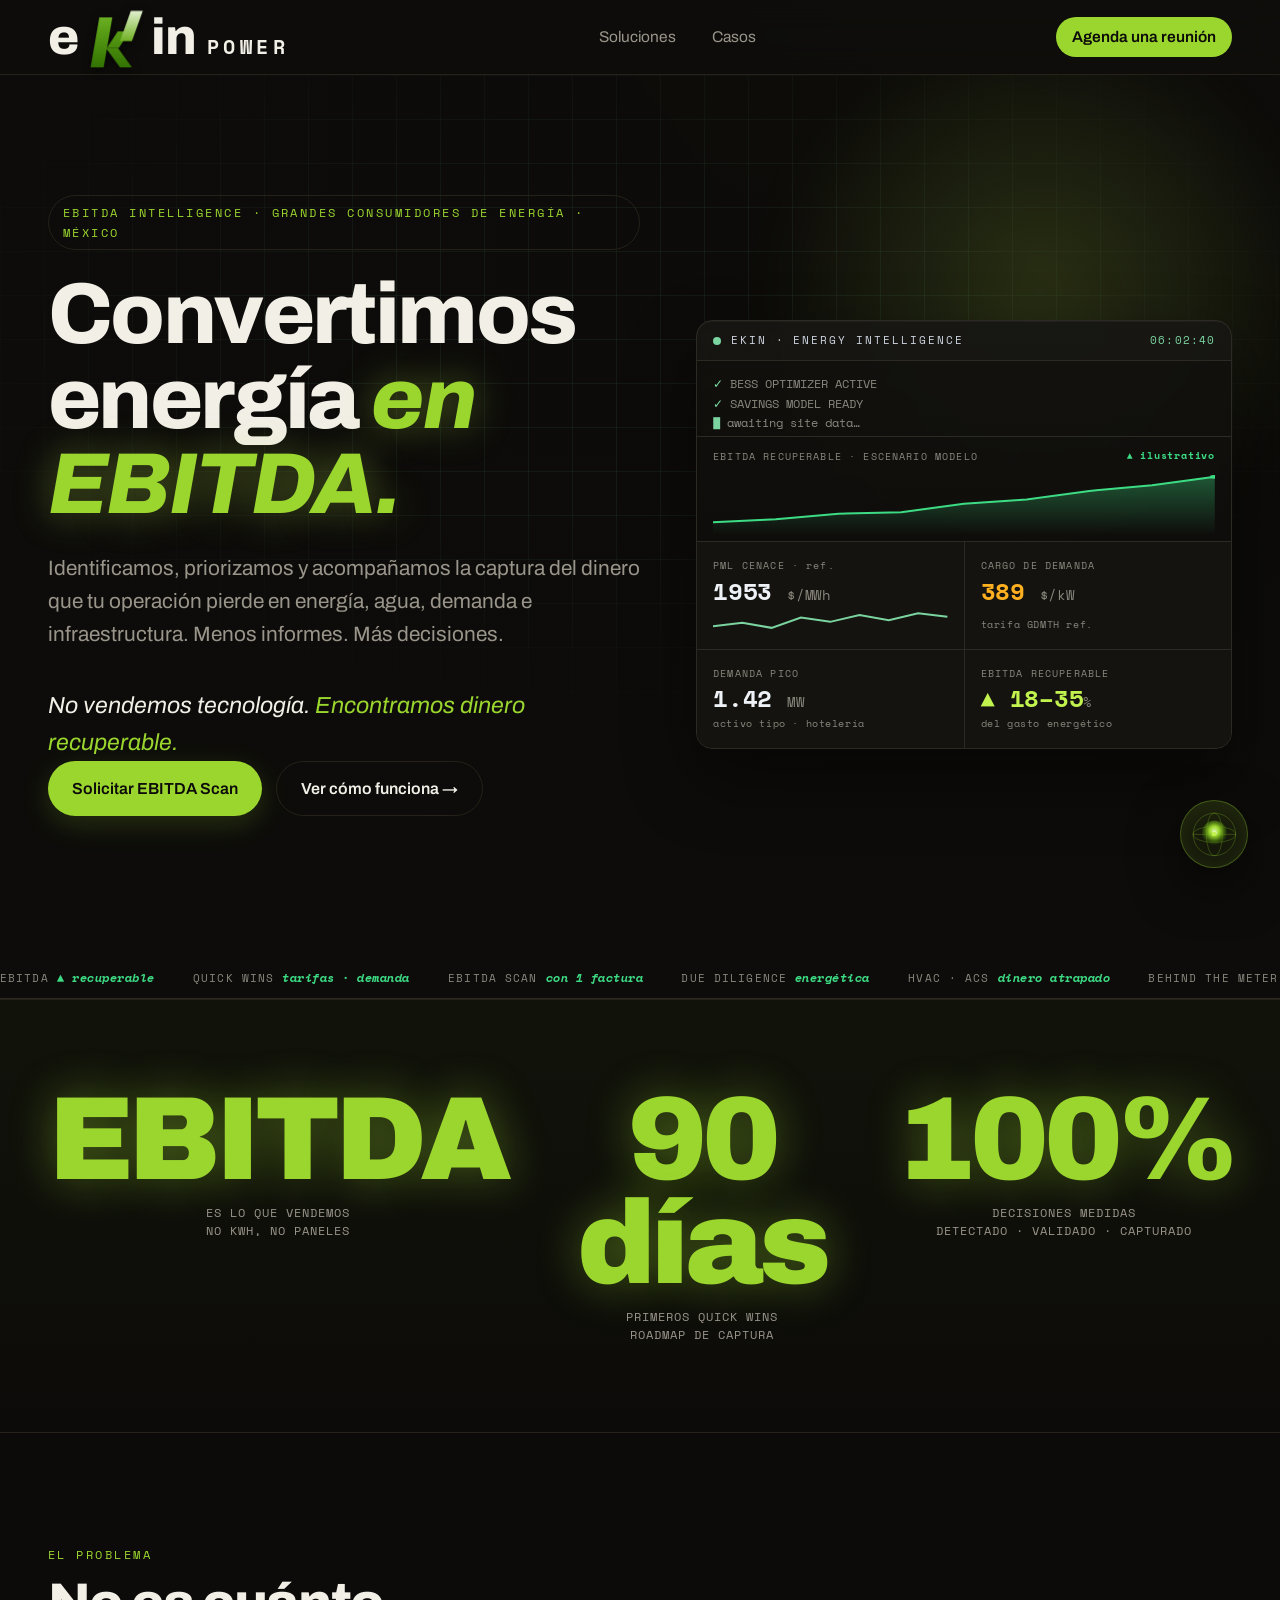
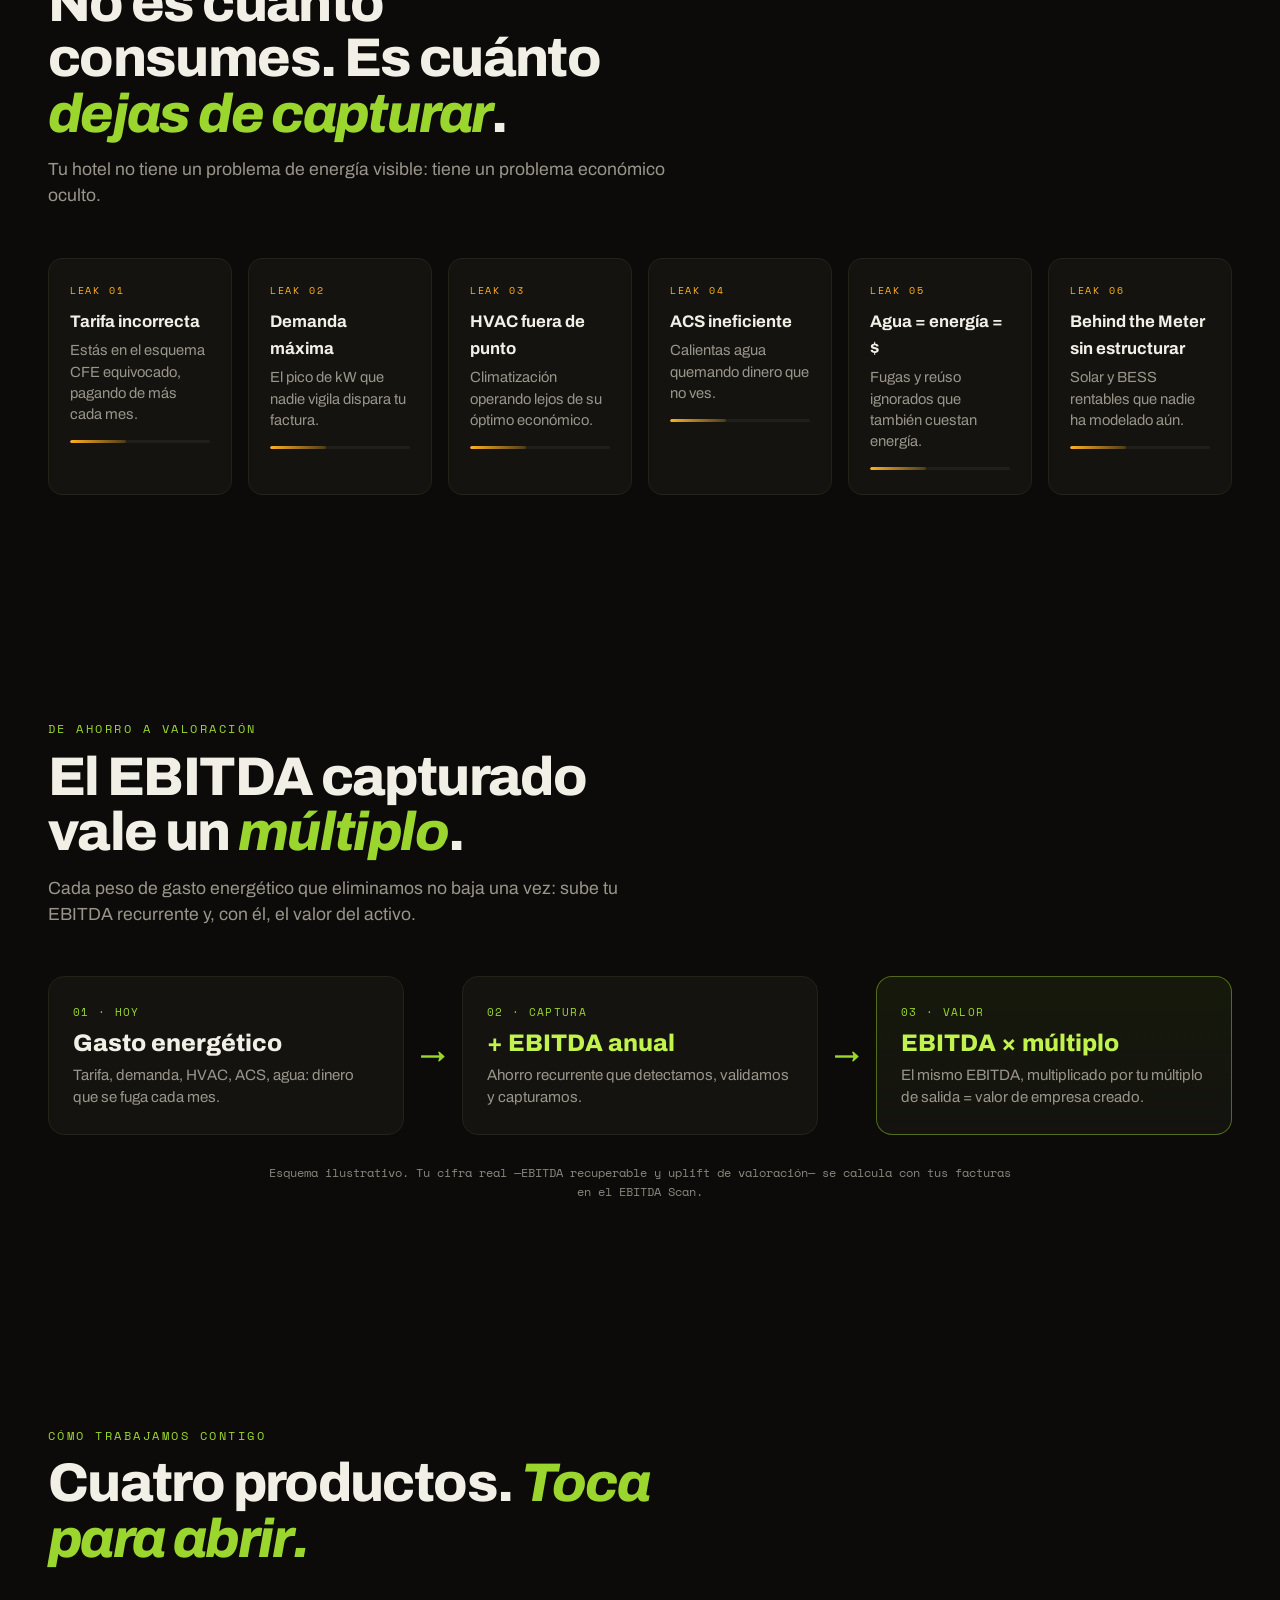
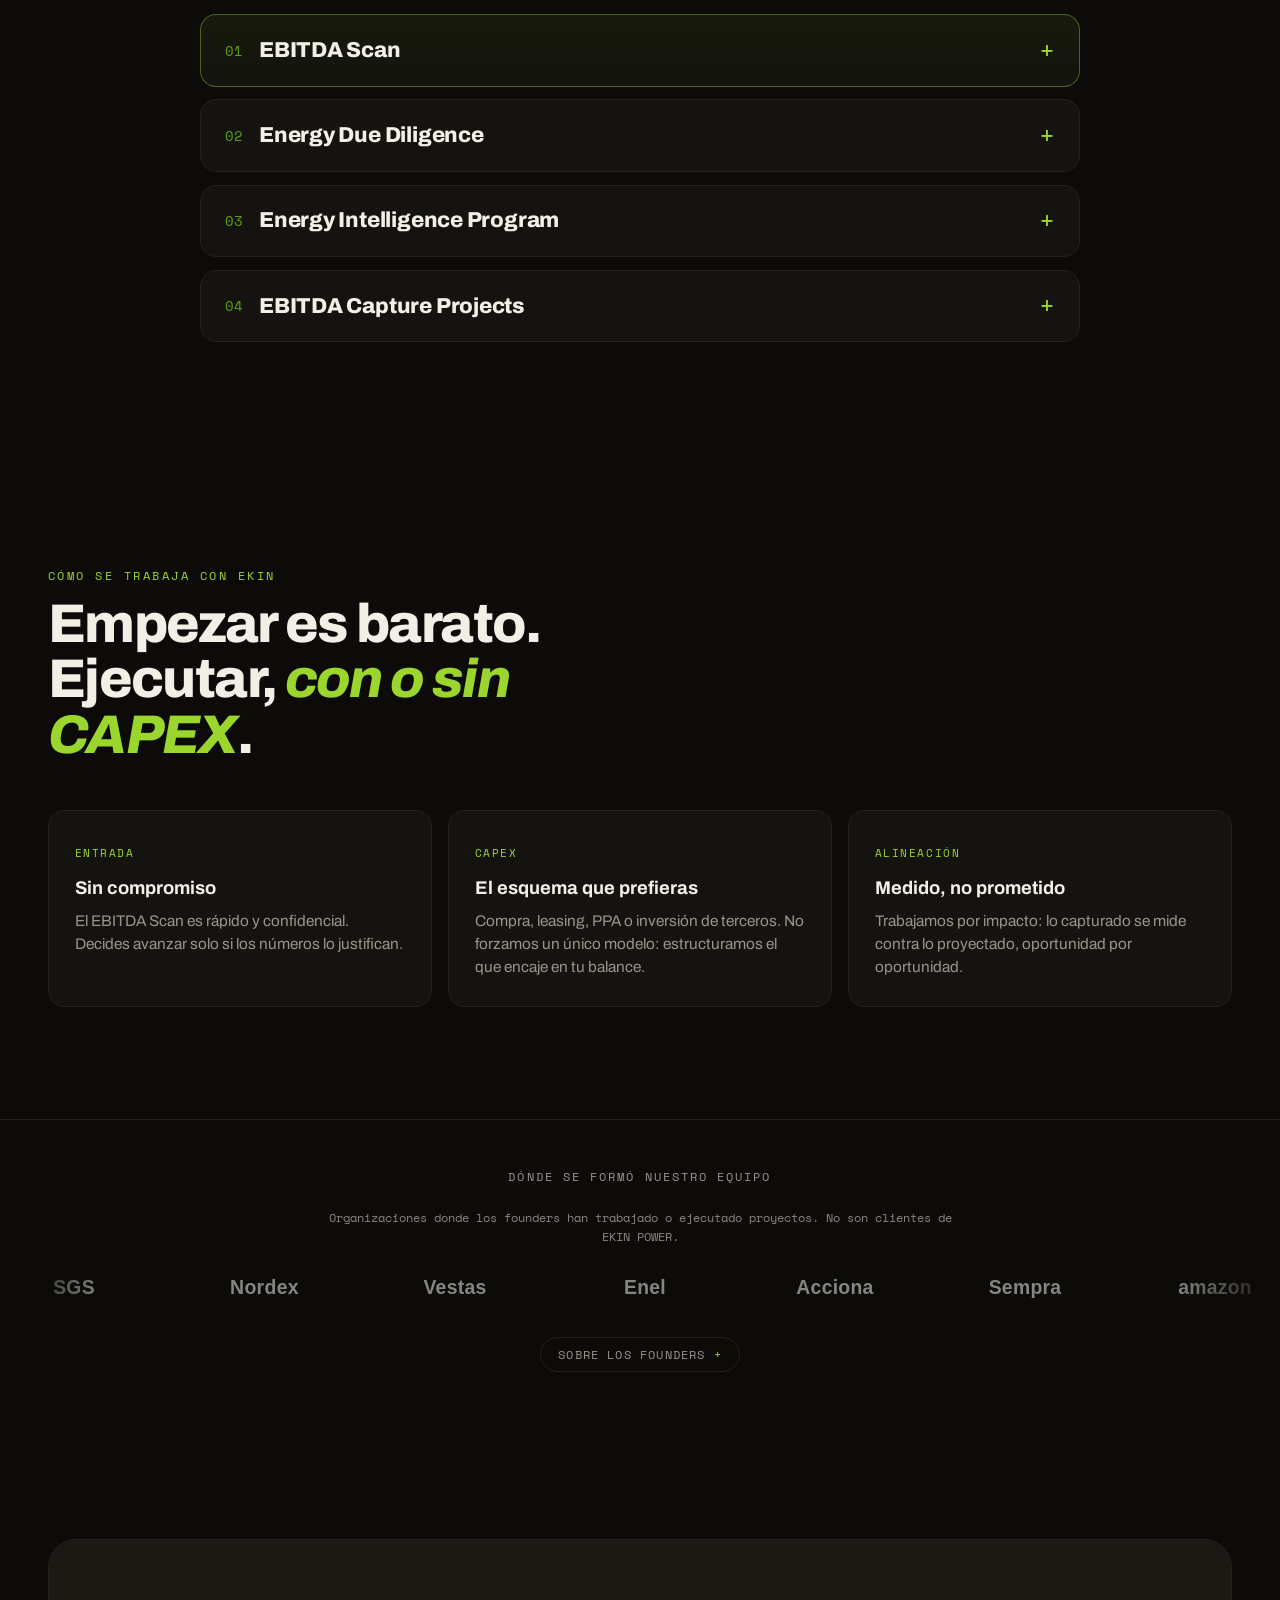
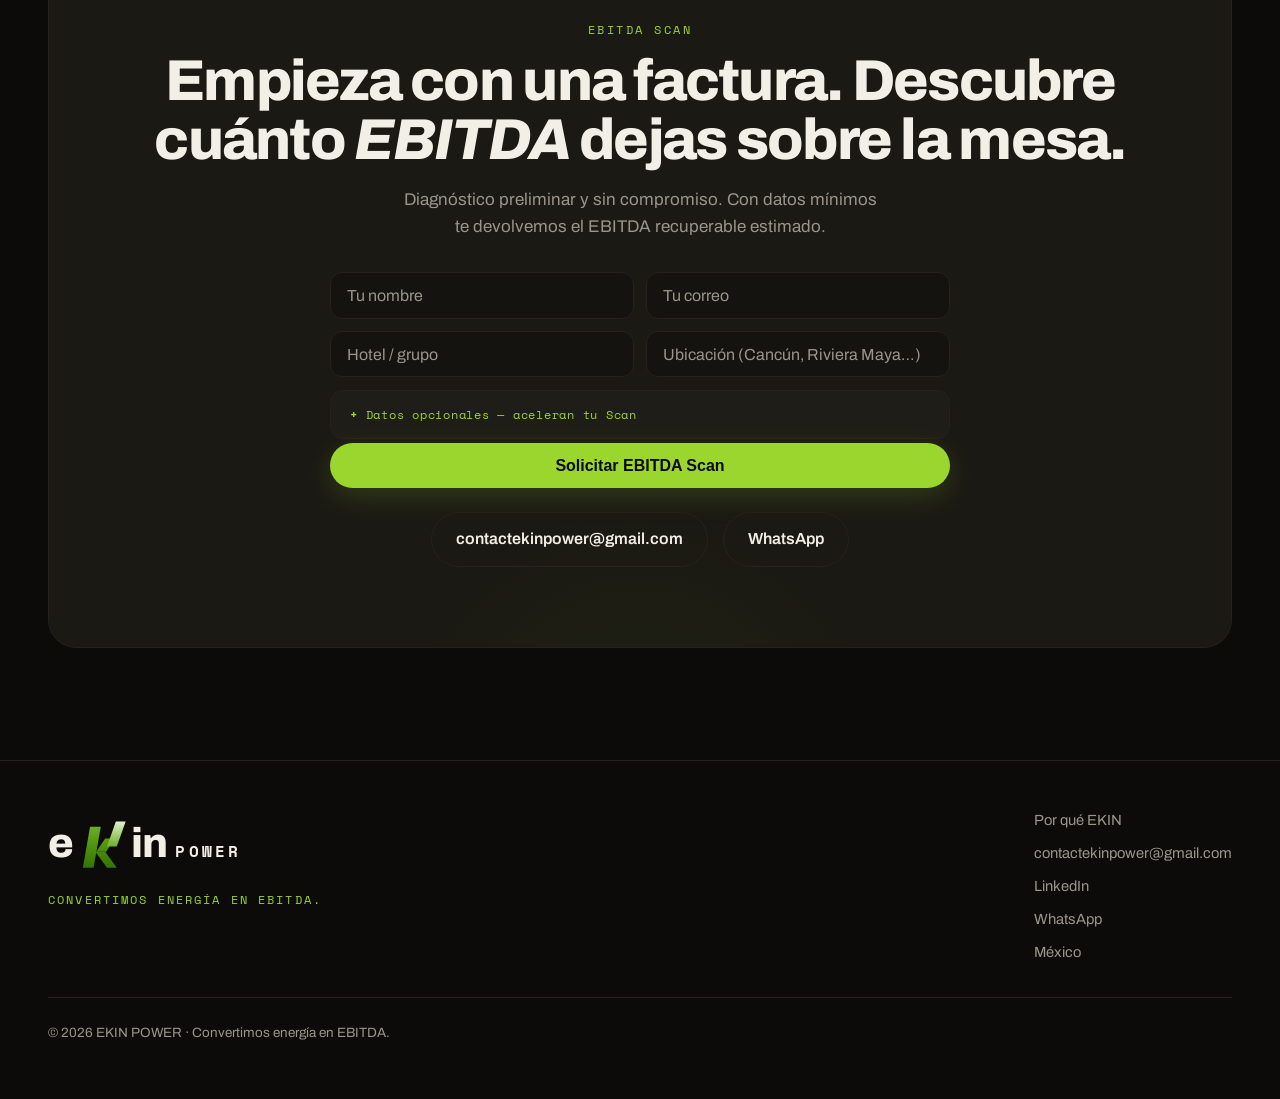
==== commit 7238f9d8: "Casos: caso modelo destacado con desglose de palancas y puente a valoración - Nuevo caso modelo en p" ====
--- a/index.html
+++ b/index.html
@@ -46,7 +46,7 @@
   <link rel="preconnect" href="https://fonts.gstatic.com" crossorigin />
   <link href="https://fonts.googleapis.com/css2?family=Archivo:ital,wght@0,400;0,500;0,600;0,700;0,800;0,900;1,500;1,800&family=Space+Mono:wght@400;700&display=swap" rel="stylesheet" />
 
-  <link rel="stylesheet" href="styles.css?v=11" />
+  <link rel="stylesheet" href="styles.css?v=12" />
 </head>
 <body>
 
@@ -464,6 +464,6 @@
     </section>
   </div>
 
-  <script src="script.js?v=11" defer></script>
+  <script src="script.js?v=12" defer></script>
 </body>
 </html>
--- a/styles.css
+++ b/styles.css
@@ -3302,6 +3302,36 @@
 .form-extra[open] > summary::before { content: "– "; }
 .form-extra[open] { padding-bottom: 1rem; }
 
+/* ===== Caso modelo destacado (casos.html) ===== */
+.case-hero { max-width: var(--maxw); margin: 0 auto 2.4rem; padding: 1.8rem; background: linear-gradient(180deg, rgba(155,214,47,.05), var(--surface)); border: 1px solid rgba(155,214,47,.3); border-radius: 20px; }
+.case-flag { display: inline-block; font-family: var(--font-mono); font-size: 0.66rem; letter-spacing: 0.12em; text-transform: uppercase; color: var(--amber); border: 1px solid rgba(255,176,32,.4); border-radius: 999px; padding: 0.28rem 0.7rem; margin-bottom: 1.1rem; }
+.case-hero-top { display: flex; flex-wrap: wrap; align-items: baseline; justify-content: space-between; gap: 0.6rem 1.5rem; margin-bottom: 1.4rem; }
+.case-hero-top .case-tag { font-family: var(--font-display); font-weight: 800; font-size: 1.2rem; color: var(--text); }
+.case-start { font-family: var(--font-mono); font-size: 0.86rem; color: var(--muted); }
+.case-start b { color: var(--text); }
+.case-hero-grid { display: grid; grid-template-columns: 1.4fr 1fr; gap: 1.4rem; align-items: start; }
+.lever-h { font-family: var(--font-mono); font-size: 0.7rem; letter-spacing: 0.14em; text-transform: uppercase; color: var(--volt); margin-bottom: 0.7rem; }
+.lever-list { display: flex; flex-direction: column; }
+.lever { display: grid; grid-template-columns: 1fr auto auto; align-items: baseline; gap: 0.5rem 0.9rem; padding: 0.62rem 0; border-bottom: 1px solid var(--line); }
+.lever > span { color: var(--muted); font-size: 0.92rem; }
+.lever > b { font-family: var(--font-mono); font-weight: 700; font-size: 0.98rem; color: var(--text); }
+.lever > b.green { color: var(--volt-bright); }
+.lever > i { font-family: var(--font-mono); font-style: normal; font-size: 0.66rem; letter-spacing: 0.06em; text-transform: uppercase; color: var(--steel); min-width: 78px; text-align: right; }
+.lever--total { border-top: 1px solid rgba(155,214,47,.35); border-bottom: none; margin-top: 0.3rem; padding-top: 0.8rem; }
+.lever--total > span { color: var(--text); font-weight: 600; }
+.lever--total > b { font-size: 1.18rem; }
+.case-summary { background: var(--bg); border: 1px solid var(--line); border-radius: 14px; padding: 0.4rem 1.1rem; }
+.cs-stat { display: flex; align-items: baseline; justify-content: space-between; gap: 1rem; padding: 0.78rem 0; border-bottom: 1px solid var(--line); }
+.cs-stat:last-child { border-bottom: none; }
+.cs-stat > span { color: var(--muted); font-size: 0.86rem; }
+.cs-stat > b { font-family: var(--font-mono); font-weight: 700; font-size: 1.02rem; color: var(--text); white-space: nowrap; }
+.cs-stat > b.green { color: var(--volt-bright); }
+.cs-stat--out { margin: 0.3rem -1.1rem 0; padding: 0.9rem 1.1rem; background: rgba(155,214,47,.08); border-bottom: none; border-radius: 0 0 14px 14px; }
+.cs-stat--out > b { font-size: 1.25rem; }
+.case-hero-note { max-width: 820px; margin: 1.4rem 0 0; font-family: var(--font-mono); font-size: 0.74rem; line-height: 1.5; color: var(--steel); }
+.case-grid-k { font-family: var(--font-mono); font-size: 0.72rem; letter-spacing: 0.14em; text-transform: uppercase; color: var(--muted); text-align: center; margin: 0.5rem 0 1.1rem; }
+@media (max-width: 760px) { .case-hero-grid { grid-template-columns: 1fr; } .lever { grid-template-columns: 1fr auto; } .lever > i { grid-column: 2; text-align: right; } }
+
 @media (prefers-reduced-motion: reduce) {
   .founders-track, .news-ticker-track, .map-atmos, .mx-silhouette, .mx-baja, .hero-flux { animation: none !important; }
   .cap3d-inner { transition: none; }
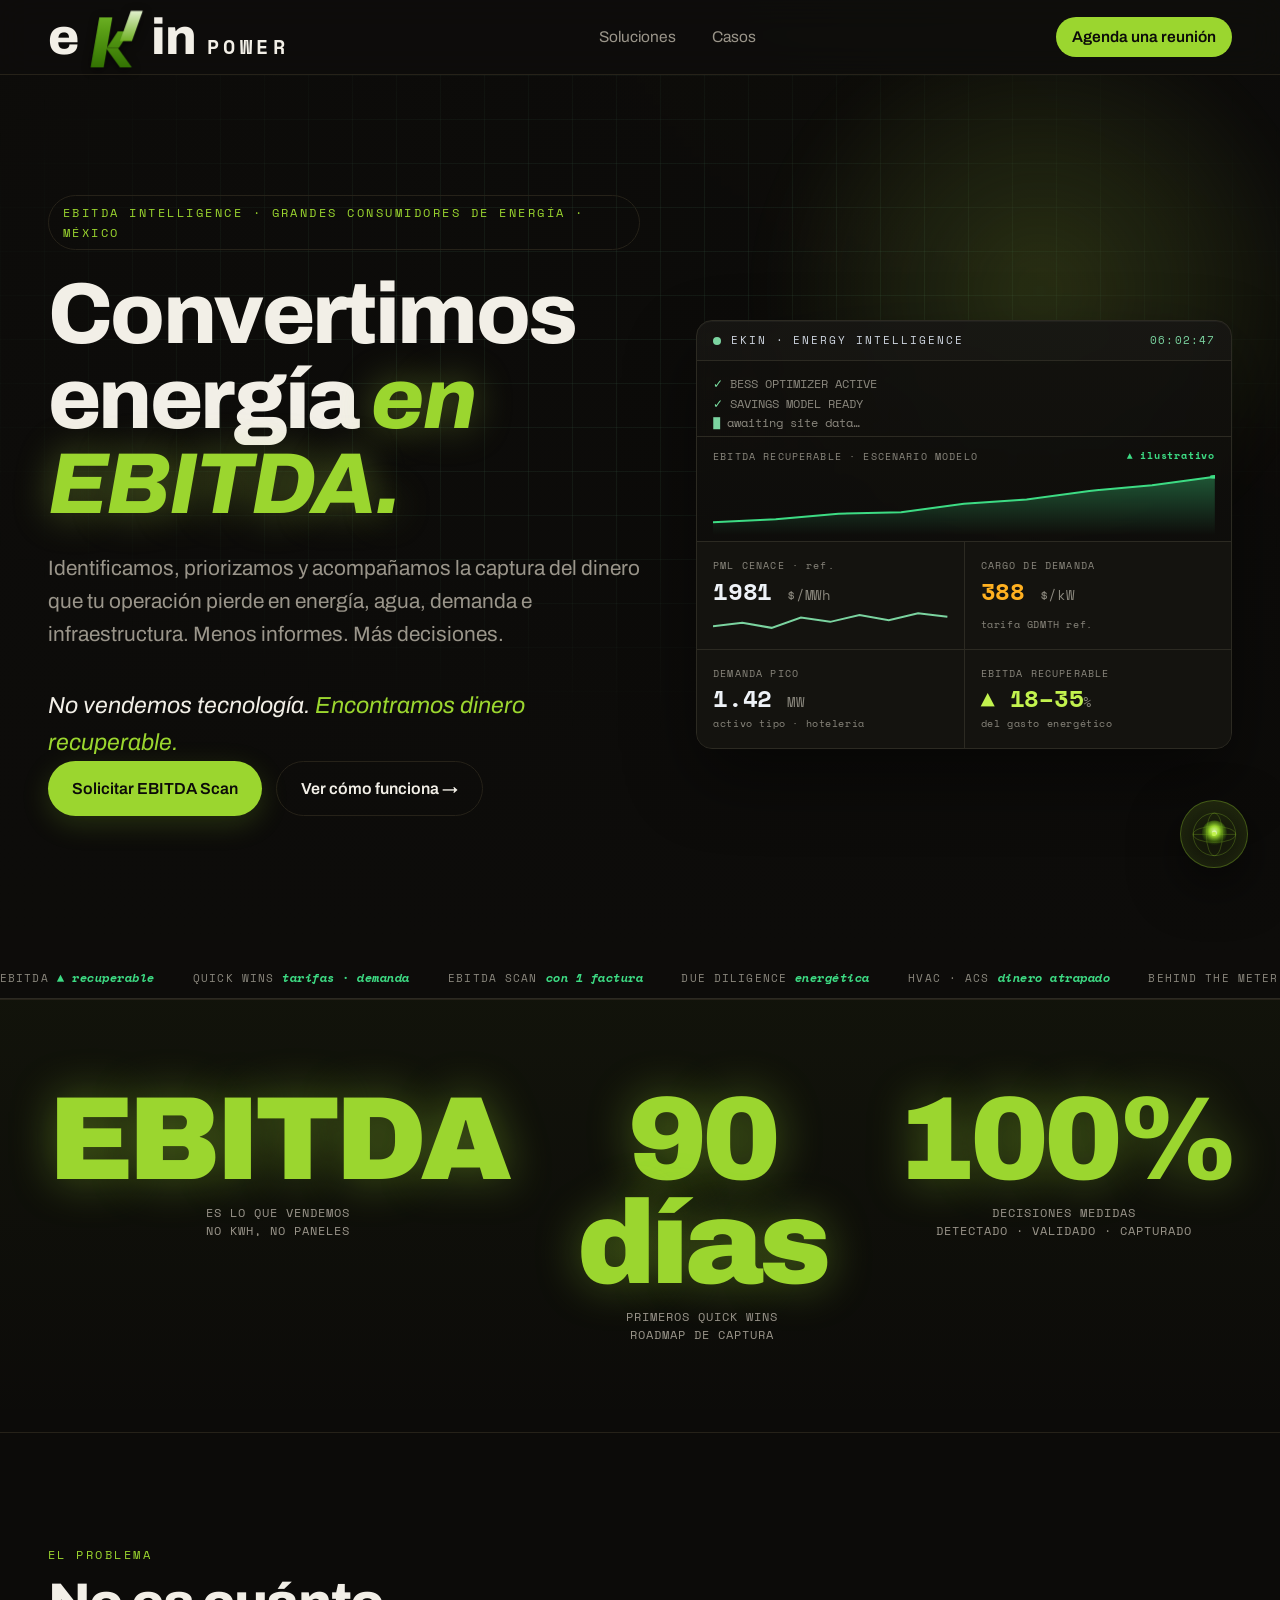
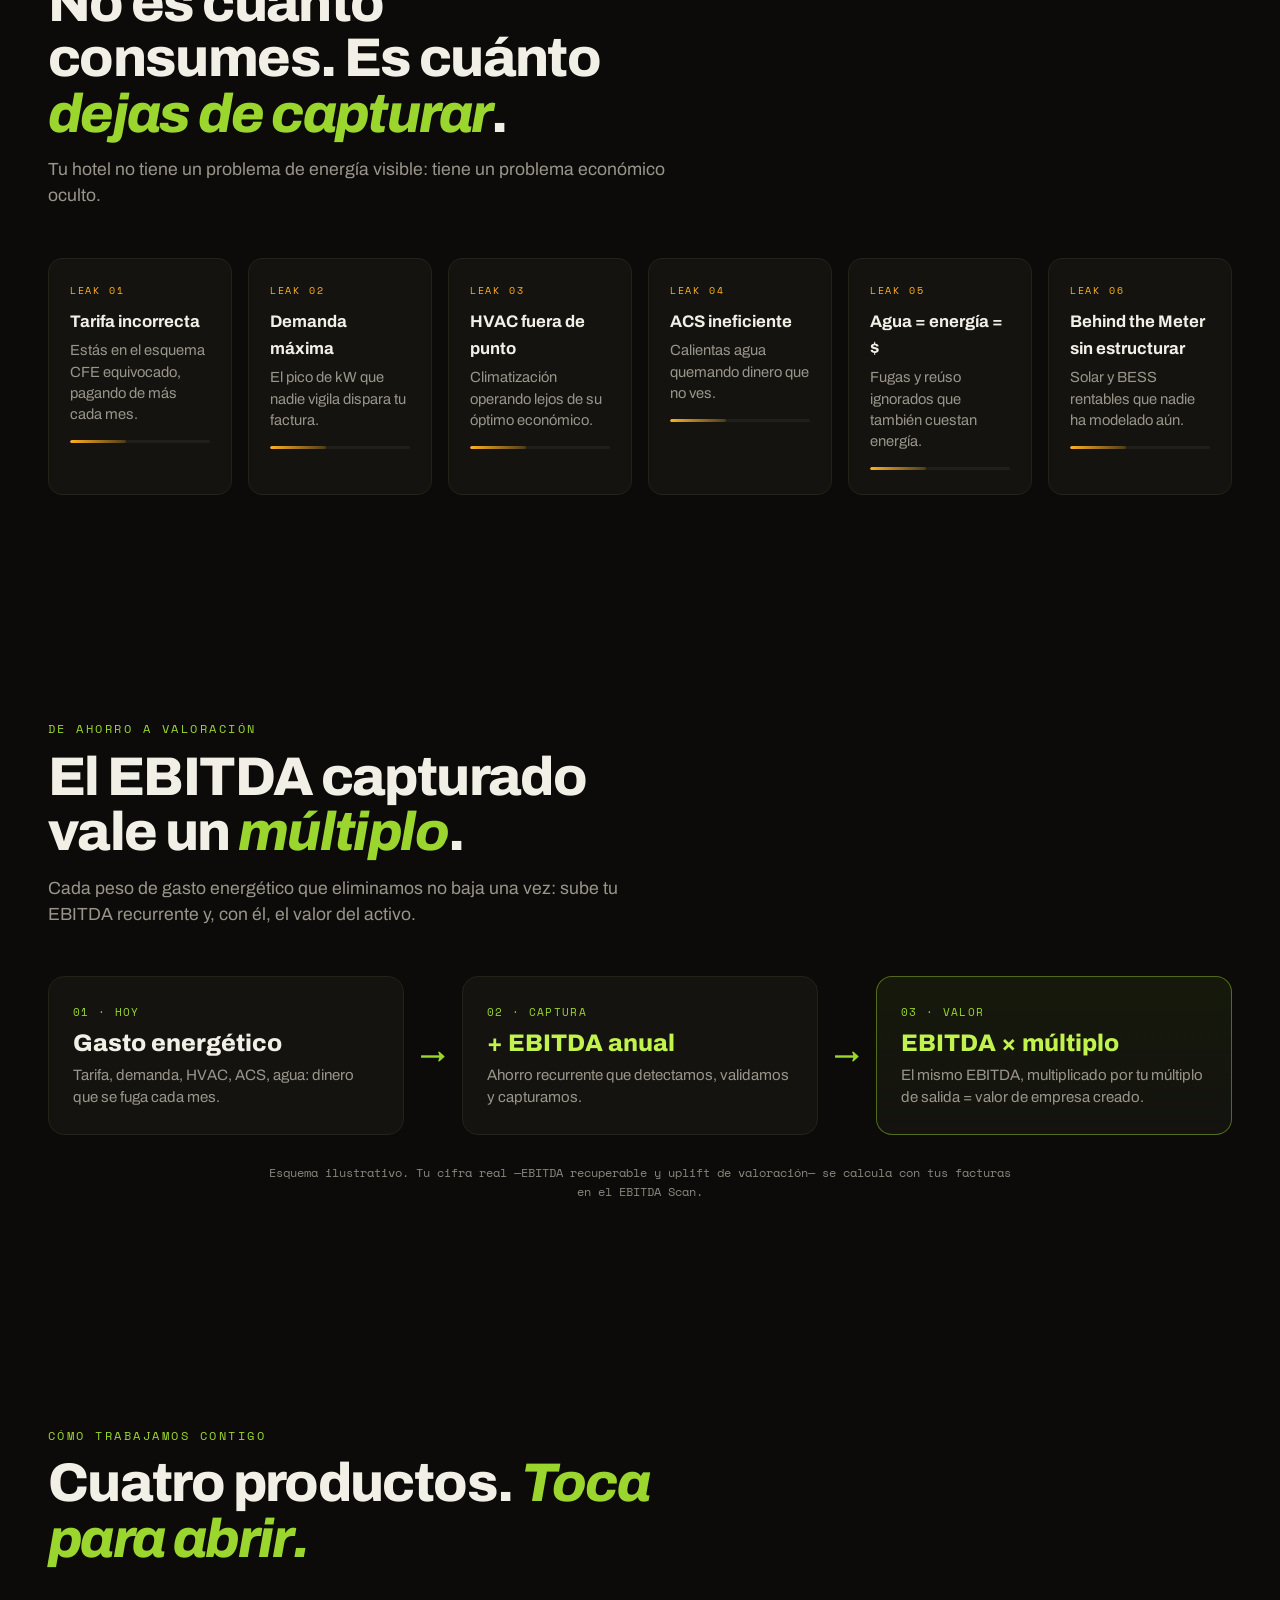
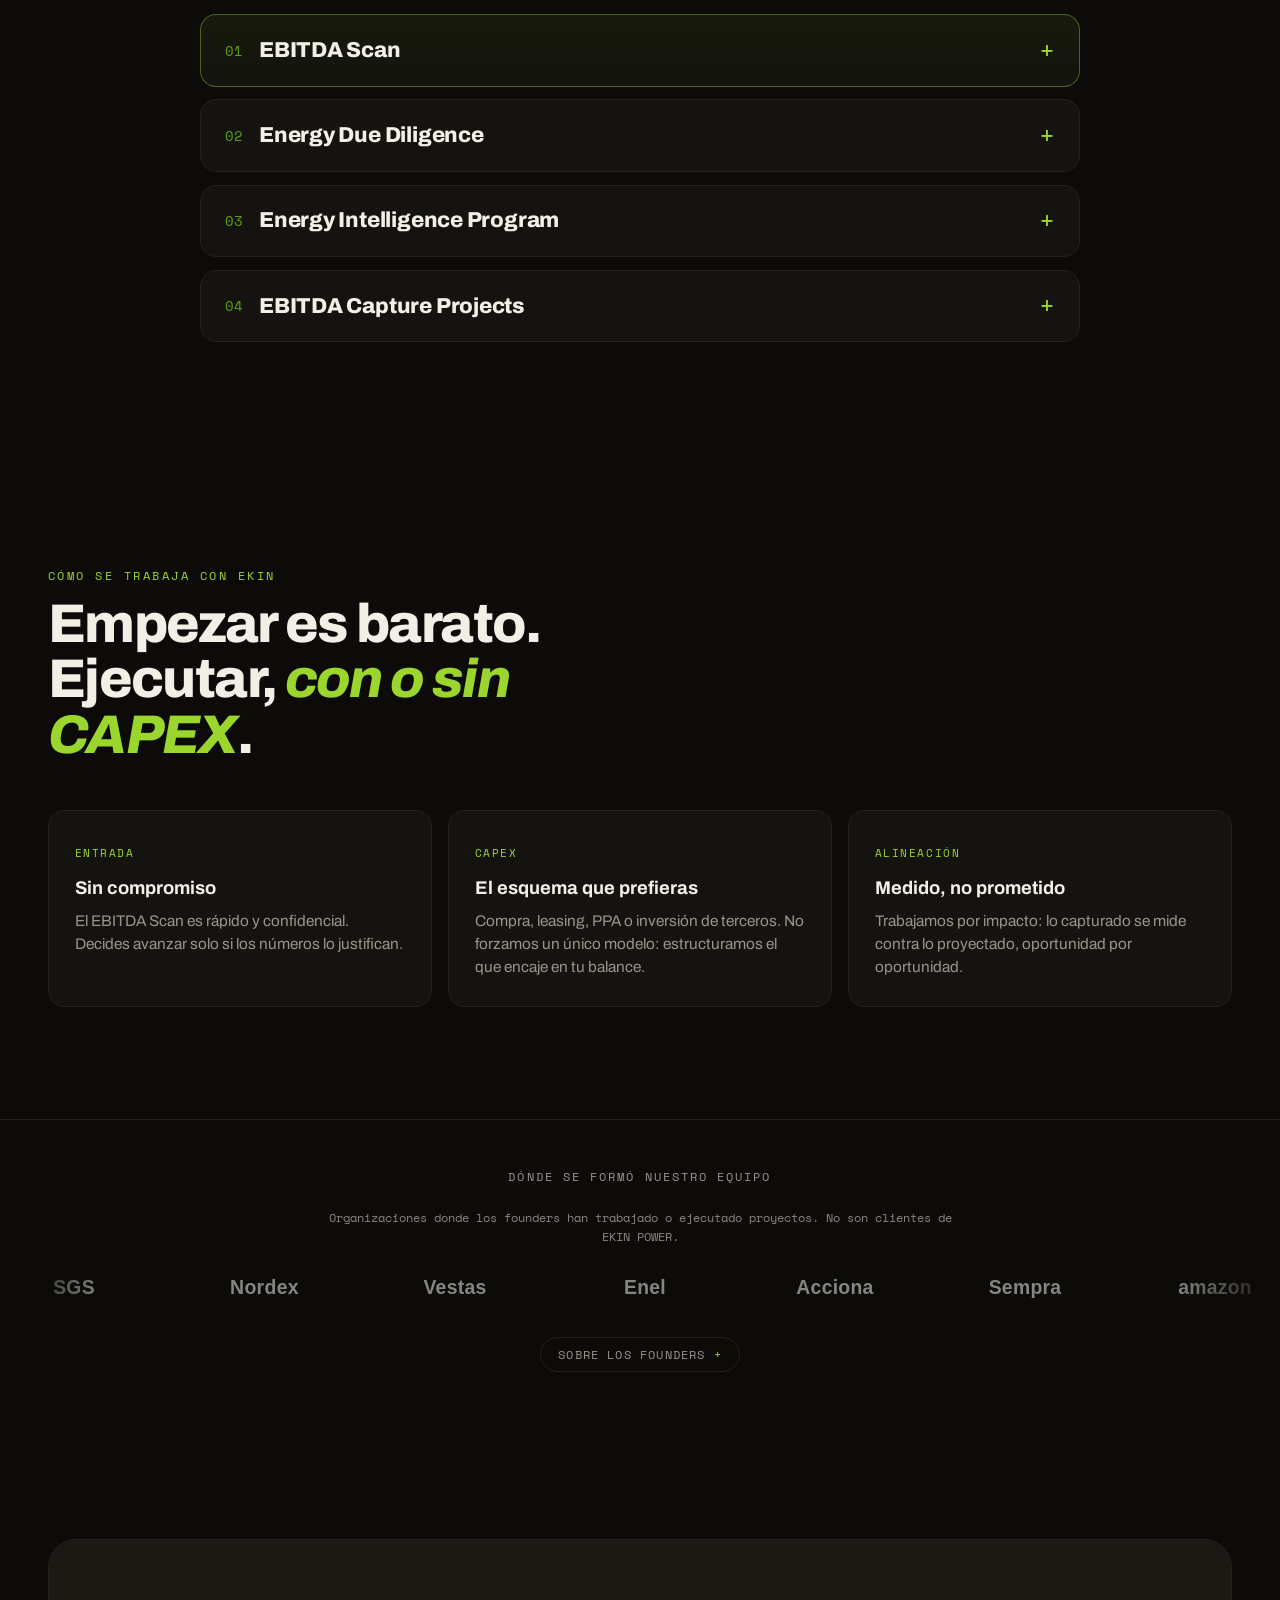
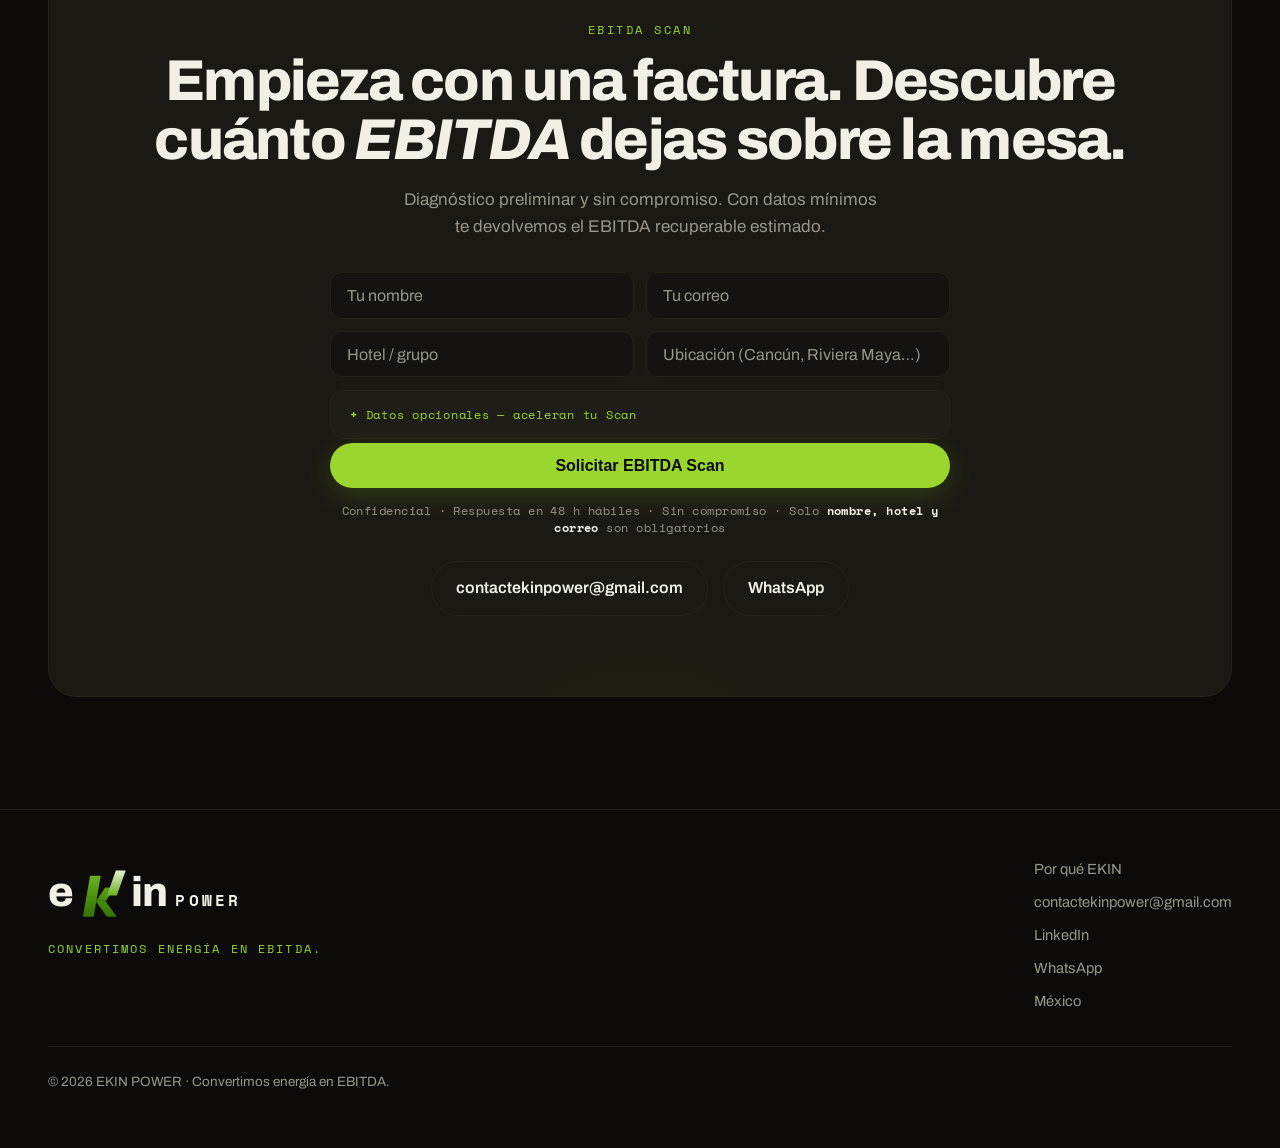
==== commit 767b5d25: "Mejoras web: chat en español, SEO/OG, hero responsive, confianza en form - Traduce el chat EKIN Inte" ====
--- a/index.html
+++ b/index.html
@@ -13,19 +13,26 @@
 <head>
   <meta charset="UTF-8" />
   <meta name="viewport" content="width=device-width, initial-scale=1.0" />
-  <title>EKIN POWER · ENERGY FINANCE, BESS</title>
-  <meta name="description" content="EKIN POWER · Energy Finance, BESS. Convertimos energía en EBITDA: detectamos, validamos y capturamos el ahorro recuperable en tarifa, demanda, HVAC, agua y Behind the Meter (Solar + BESS) para hoteles, industria y fondos." />
+  <title>EKIN POWER · Convertimos energía en EBITDA</title>
+  <meta name="description" content="EKIN POWER convierte el gasto energético de grandes consumidores en EBITDA recuperable. Detectamos, priorizamos y capturamos el dinero que tu operación pierde en energía, demanda, agua e infraestructura. Empieza con una factura: EBITDA Scan." />
+  <meta name="robots" content="index, follow" />
+  <meta name="theme-color" content="#0a0d09" />
 
   <link rel="icon" type="image/svg+xml" href="favicon.svg" />
 
   <meta property="og:type" content="website" />
   <meta property="og:site_name" content="EKIN POWER" />
-  <meta property="og:title" content="EKIN POWER · ENERGY FINANCE, BESS" />
-  <meta property="og:description" content="Convertimos energía en EBITDA. Menos OPEX, más EBITDA, mejor valuación." />
+  <meta property="og:locale" content="es_MX" />
+  <meta property="og:title" content="EKIN POWER · Convertimos energía en EBITDA" />
+  <meta property="og:description" content="No vendemos energía, auditorías ni paneles. Encontramos el dinero recuperable de tu operación. EBITDA recuperable: 18–35% del gasto energético." />
   <meta property="og:url" content="https://www.ekinpower.com" />
+  <meta property="og:image" content="https://images.unsplash.com/photo-1466611653911-95081537e5b7?auto=format&fit=crop&w=1200&h=630&q=75" />
+  <meta property="og:image:width" content="1200" />
+  <meta property="og:image:height" content="630" />
   <meta name="twitter:card" content="summary_large_image" />
-  <meta name="twitter:title" content="EKIN POWER · ENERGY FINANCE, BESS" />
-  <meta name="twitter:description" content="Convertimos energía en EBITDA. Menos OPEX, más EBITDA, mejor valuación." />
+  <meta name="twitter:title" content="EKIN POWER · Convertimos energía en EBITDA" />
+  <meta name="twitter:description" content="No vendemos energía, auditorías ni paneles. Encontramos el dinero recuperable de tu operación. EBITDA recuperable: 18–35% del gasto energético." />
+  <meta name="twitter:image" content="https://images.unsplash.com/photo-1466611653911-95081537e5b7?auto=format&fit=crop&w=1200&h=630&q=75" />
   <link rel="canonical" href="https://www.ekinpower.com" />
 
   <script type="application/ld+json">
@@ -33,7 +40,7 @@
     "@context": "https://schema.org",
     "@type": "Organization",
     "name": "EKIN POWER",
-    "description": "Firma de ingeniería energética y estructuración de inversión para grandes consumidores: diagnóstico, optimización de costos, due diligence técnica y soluciones Behind the Meter (Solar + BESS).",
+    "description": "Firma que convierte el gasto energético de grandes consumidores en EBITDA recuperable: detección, priorización y captura de oportunidades en tarifa, demanda, HVAC, agua e infraestructura, incluyendo soluciones Behind the Meter cuando tienen sentido económico.",
     "url": "https://www.ekinpower.com",
     "email": "contactekinpower@gmail.com",
     "telephone": "+525643647693",
@@ -46,7 +53,7 @@
   <link rel="preconnect" href="https://fonts.gstatic.com" crossorigin />
   <link href="https://fonts.googleapis.com/css2?family=Archivo:ital,wght@0,400;0,500;0,600;0,700;0,800;0,900;1,500;1,800&family=Space+Mono:wght@400;700&display=swap" rel="stylesheet" />
 
-  <link rel="stylesheet" href="styles.css?v=12" />
+  <link rel="stylesheet" href="styles.css?v=13" />
 </head>
 <body>
 
@@ -82,7 +89,11 @@
     <!-- ===================== HERO ===================== -->
     <section class="hero on-dark">
       <div class="hero-photo" aria-hidden="true">
-        <img src="https://images.unsplash.com/photo-1466611653911-95081537e5b7?auto=format&fit=crop&w=2400&q=72" alt="" fetchpriority="high" />
+        <img
+          src="https://images.unsplash.com/photo-1466611653911-95081537e5b7?auto=format&fit=crop&w=1600&q=72"
+          srcset="https://images.unsplash.com/photo-1466611653911-95081537e5b7?auto=format&fit=crop&w=800&q=70 800w, https://images.unsplash.com/photo-1466611653911-95081537e5b7?auto=format&fit=crop&w=1280&q=72 1280w, https://images.unsplash.com/photo-1466611653911-95081537e5b7?auto=format&fit=crop&w=1920&q=72 1920w, https://images.unsplash.com/photo-1466611653911-95081537e5b7?auto=format&fit=crop&w=2400&q=72 2400w"
+          sizes="100vw"
+          alt="" fetchpriority="high" decoding="async" />
       </div>
       <div class="hero-overlay" aria-hidden="true"></div>
       <div class="hero-grid" aria-hidden="true"></div>
@@ -359,6 +370,7 @@
           </details>
 
           <button type="submit" class="btn btn-primary form-submit">Solicitar EBITDA Scan</button>
+          <p class="form-trust">Confidencial · Respuesta en 48&nbsp;h hábiles · Sin compromiso · Solo <strong>nombre, hotel y correo</strong> son obligatorios</p>
         </form>
 
         <div class="cta-actions">
@@ -396,7 +408,7 @@
       <em>Copiloto de inversión energética</em>
     </span>
 
-    <button class="ei-launcher" id="eiLauncher" aria-label="Ask EKIN Intelligence" aria-expanded="false" aria-controls="eiPanel">
+    <button class="ei-launcher" id="eiLauncher" aria-label="Preguntar a EKIN Intelligence" aria-expanded="false" aria-controls="eiPanel">
       <span class="ei-orb" aria-hidden="true">
         <svg class="ei-orb-svg" viewBox="0 0 72 72">
           <defs>
@@ -424,9 +436,9 @@
         <span class="ei-head-orb" aria-hidden="true"></span>
         <div class="ei-head-txt">
           <h3>EKIN Intelligence</h3>
-          <p>Energía · Finanzas · Asesoría de proyectos</p>
-        </div>
-        <button class="ei-close" id="eiClose" aria-label="Close">
+          <p>Energía · Finanzas · Inversión</p>
+        </div>
+        <button class="ei-close" id="eiClose" aria-label="Cerrar">
           <svg viewBox="0 0 24 24" fill="none" stroke="currentColor" stroke-width="1.8" stroke-linecap="round"><path d="M6 6l12 12M18 6 6 18"/></svg>
         </button>
       </header>
@@ -437,29 +449,29 @@
             <span class="ei-avatar" aria-hidden="true"></span>
             <div class="ei-bubble">
               <span class="ei-tag"><i></i> EN LÍNEA · LISTO</span>
-              Te ayudo a estimar ahorros, estructurar proyectos energéticos, comparar modelos de inversión e identificar oportunidades de alto impacto.
+              Puedo ayudarte a estimar tu EBITDA recuperable, priorizar oportunidades, comparar modelos de inversión y estructurar proyectos energéticos.
             </div>
           </div>
         </div>
         <div class="ei-quick" id="eiQuick">
-          <button class="ei-chip" type="button" data-q="Analiza mi potencial de ahorro energético">Analizar ahorro energético</button>
-          <button class="ei-chip" type="button" data-q="Evalúa un proyecto Behind the Meter para mí">Evaluar proyecto Behind the Meter</button>
-          <button class="ei-chip" type="button" data-q="Compara PPA vs BESS vs Solar para un gran consumidor">Comparar PPA / BESS / Solar</button>
-          <button class="ei-chip" type="button" data-q="Estima el retorno de un proyecto solar + almacenamiento">Estimar retorno (ROI)</button>
-          <button class="ei-chip" type="button" data-q="Quiero solicitar una reunión de asesoría">Solicitar reunión de asesoría</button>
+          <button class="ei-chip" type="button" data-q="Estima mi EBITDA recuperable a partir de mi gasto energético">Estimar mi EBITDA recuperable</button>
+          <button class="ei-chip" type="button" data-q="Evalúa un proyecto Behind the Meter (solar + BESS) para mi activo">Evaluar un proyecto Behind the Meter</button>
+          <button class="ei-chip" type="button" data-q="Compara PPA vs BESS vs solar para un gran consumidor en México">Comparar PPA / BESS / Solar</button>
+          <button class="ei-chip" type="button" data-q="¿Cómo funciona el EBITDA Scan y qué datos necesito?">¿Qué es el EBITDA Scan?</button>
+          <button class="ei-chip" type="button" data-q="Quiero solicitar una reunión con un asesor de EKIN">Agendar una reunión</button>
         </div>
       </div>
 
       <form class="ei-input" id="eiForm" autocomplete="off">
-        <input id="eiText" type="text" placeholder="Pregunta sobre ahorro, BTM, PPAs, ROI…" aria-label="Escribe a EKIN Intelligence" />
-        <button type="submit" class="ei-send" id="eiSend" aria-label="Send">
+        <input id="eiText" type="text" placeholder="Pregunta sobre EBITDA, tarifas, BTM, PPAs, ROI…" aria-label="Escribe a EKIN Intelligence" />
+        <button type="submit" class="ei-send" id="eiSend" aria-label="Enviar">
           <svg viewBox="0 0 24 24" fill="none" stroke="currentColor" stroke-width="1.9" stroke-linecap="round" stroke-linejoin="round"><path d="M5 12h14M13 6l6 6-6 6"/></svg>
         </button>
       </form>
 
       <footer class="ei-foot">
         <span class="ei-foot-note">Convierte tus datos de energía en decisiones de inversión.</span>
-        <a class="ei-wa" href="https://wa.me/525643647693" target="_blank" rel="noopener">Habla con un asesor →</a>
+        <a class="ei-wa" href="https://wa.me/525643647693" target="_blank" rel="noopener">Hablar con un asesor →</a>
       </footer>
     </section>
   </div>
--- a/styles.css
+++ b/styles.css
@@ -3336,3 +3336,15 @@
   .founders-track, .news-ticker-track, .map-atmos, .mx-silhouette, .mx-baja, .hero-flux { animation: none !important; }
   .cap3d-inner { transition: none; }
 }
+
+/* Línea de confianza bajo el formulario (reduce fricción) */
+.form-trust {
+  margin-top: 0.9rem;
+  font-family: var(--font-mono);
+  font-size: 0.72rem;
+  letter-spacing: 0.04em;
+  line-height: 1.5;
+  color: var(--muted);
+  text-align: center;
+}
+.form-trust strong { color: var(--text); font-weight: 700; }
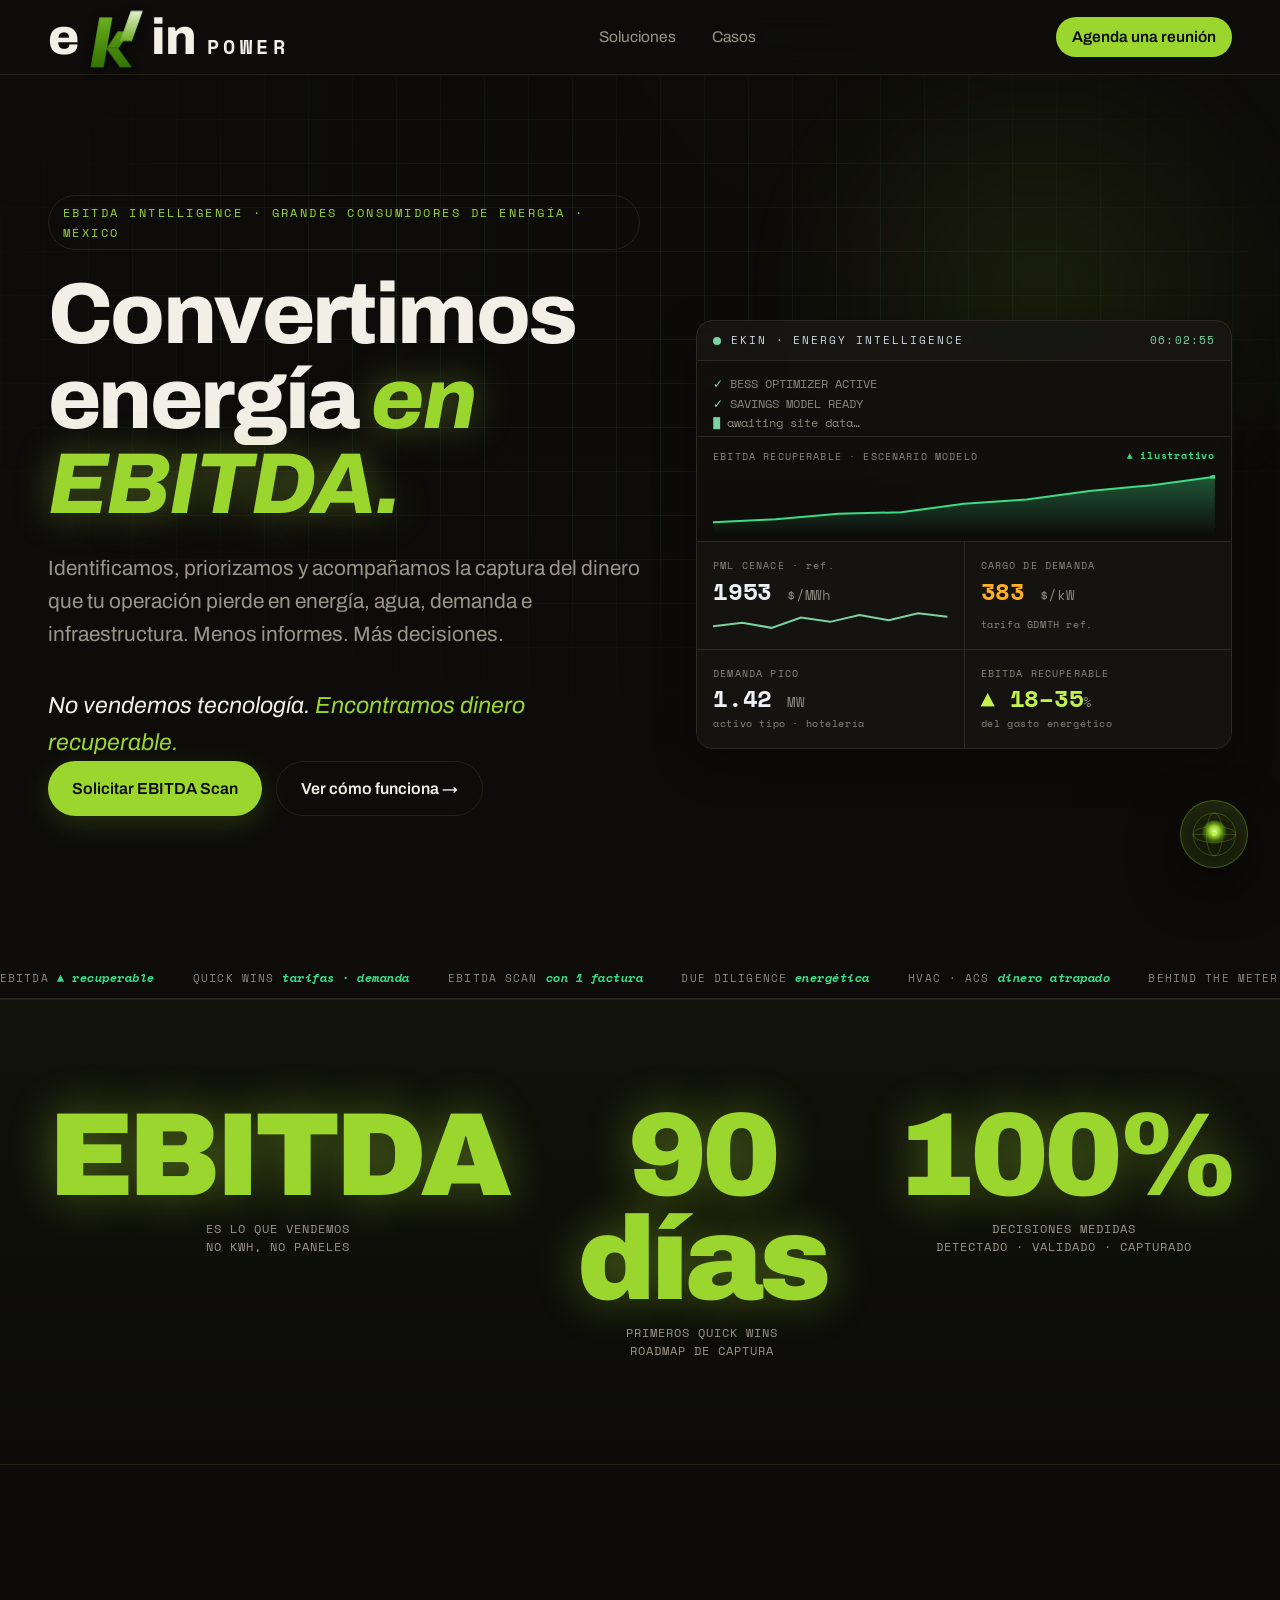
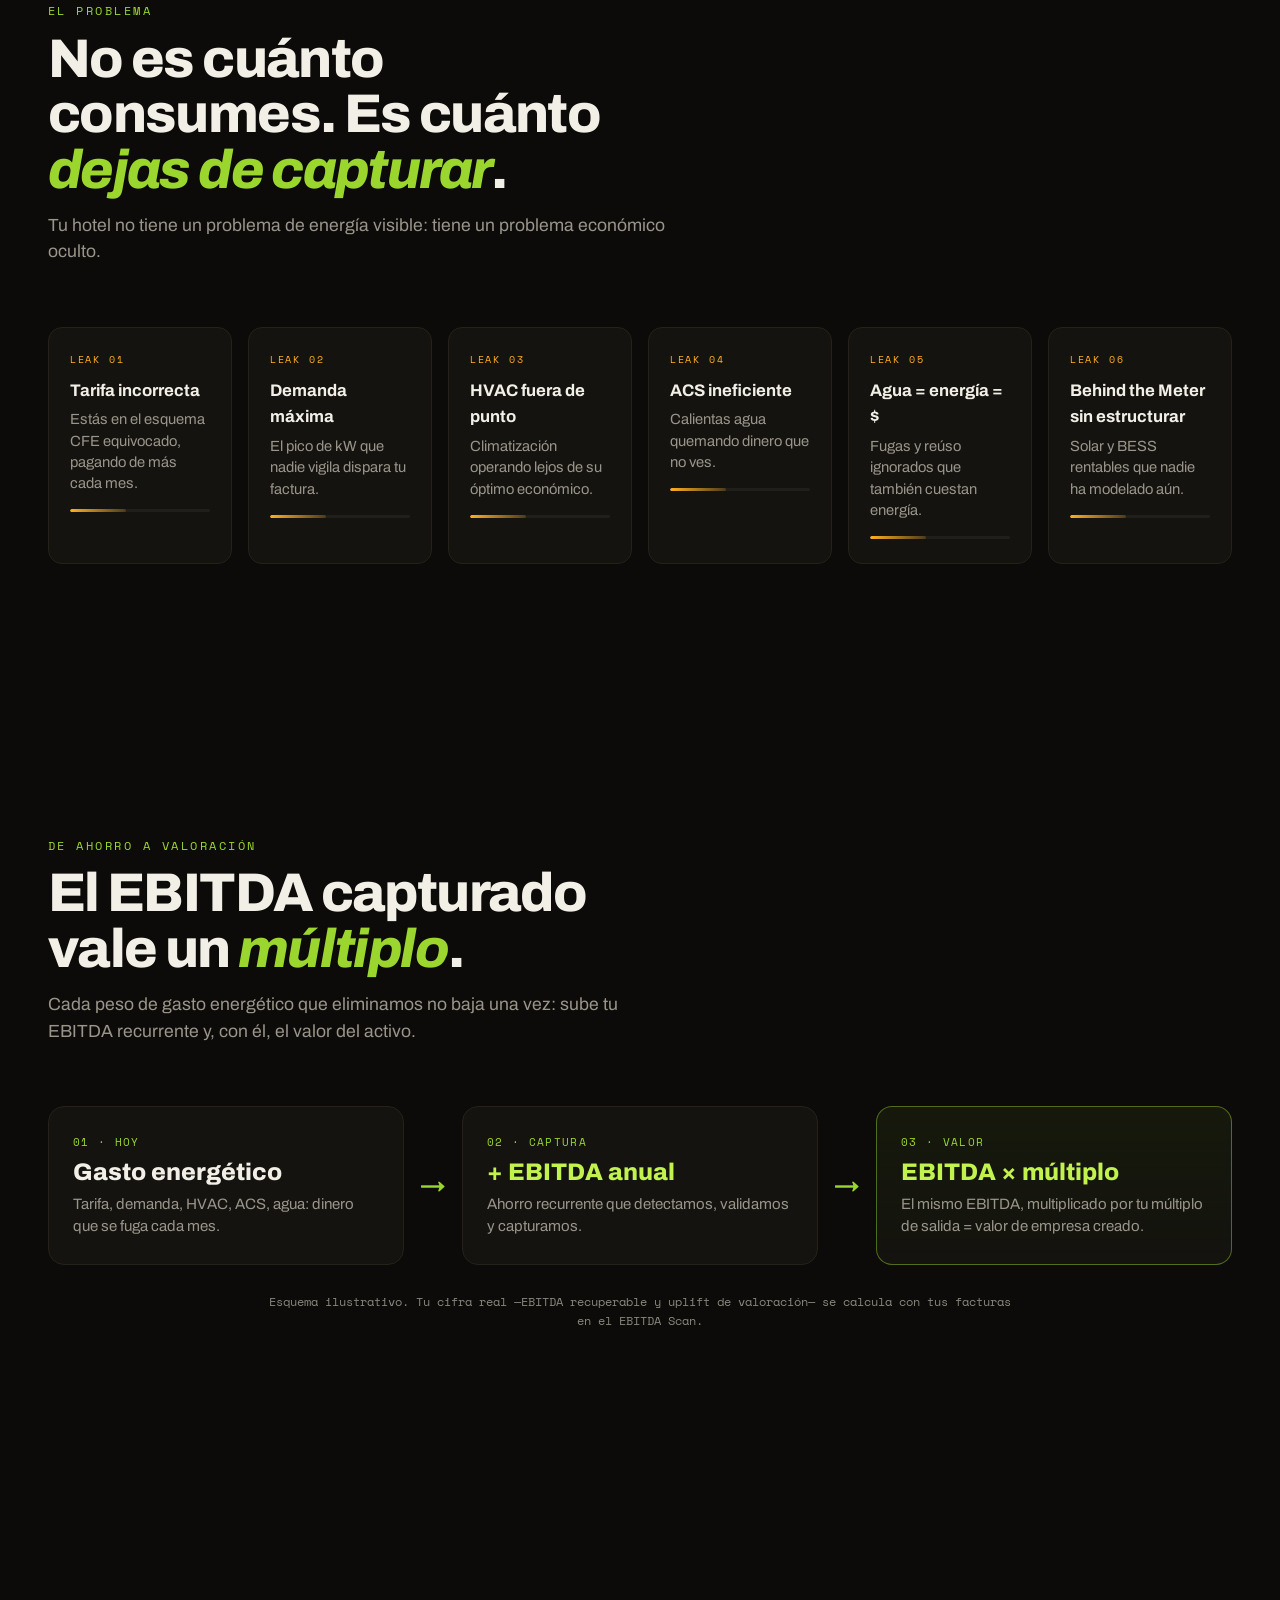
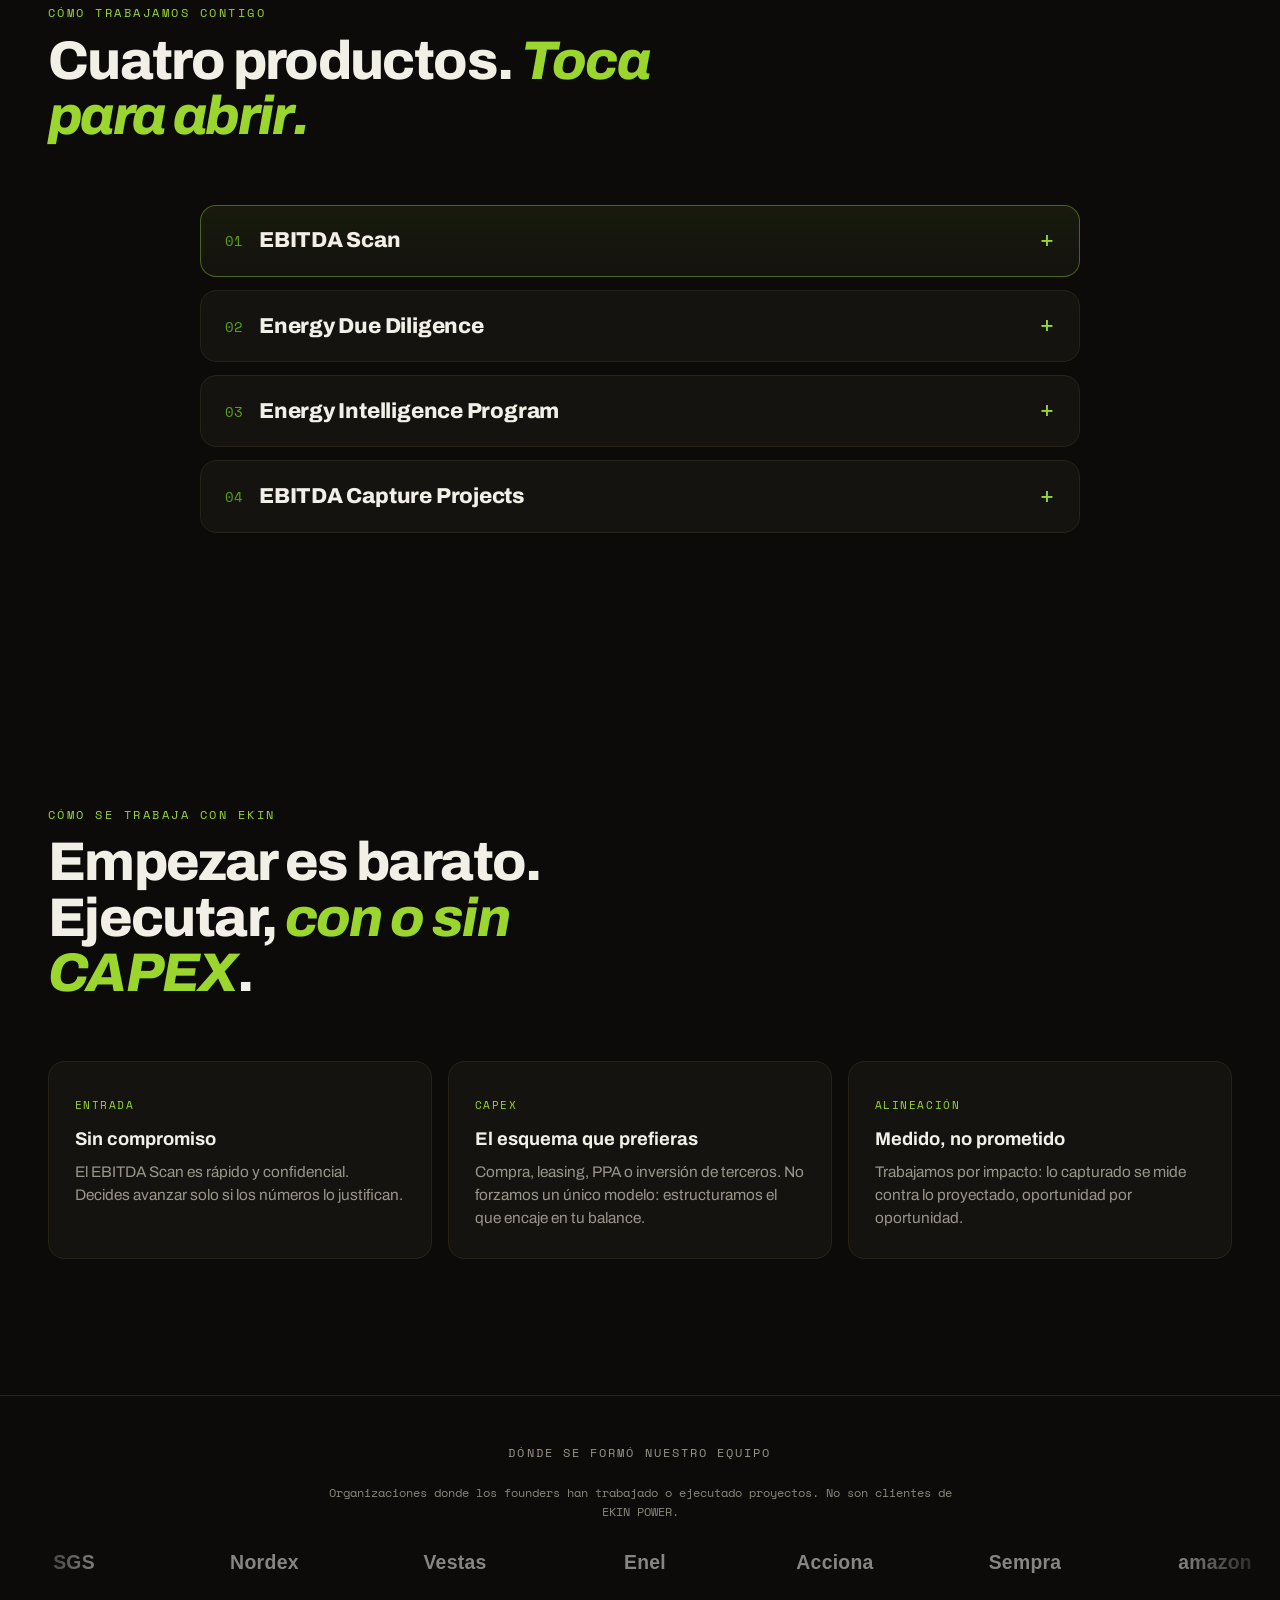
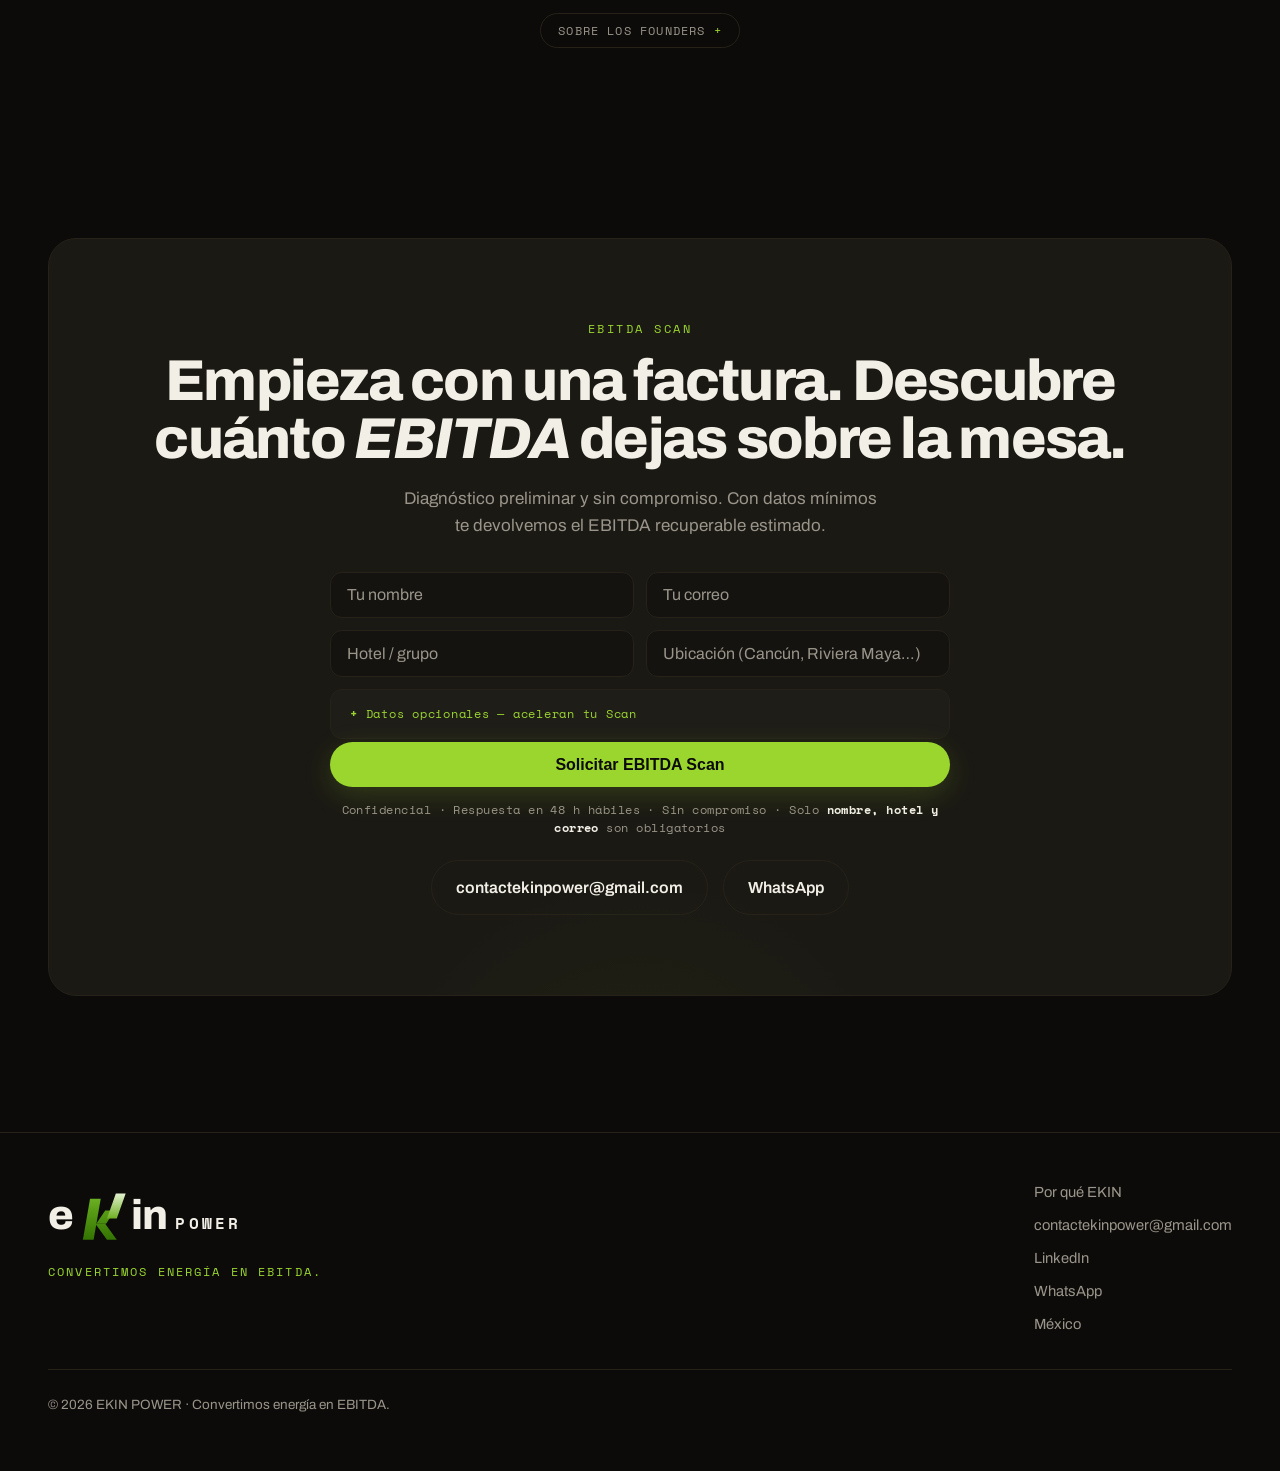
==== commit 1d90319b: "Refinamiento minimalista: menos glow/sombra, más aire, movimiento calmado Bloque aislado al final de" ====
--- a/index.html
+++ b/index.html
@@ -53,7 +53,7 @@
   <link rel="preconnect" href="https://fonts.gstatic.com" crossorigin />
   <link href="https://fonts.googleapis.com/css2?family=Archivo:ital,wght@0,400;0,500;0,600;0,700;0,800;0,900;1,500;1,800&family=Space+Mono:wght@400;700&display=swap" rel="stylesheet" />
 
-  <link rel="stylesheet" href="styles.css?v=13" />
+  <link rel="stylesheet" href="styles.css?v=14" />
 </head>
 <body>
 
--- a/styles.css
+++ b/styles.css
@@ -3348,3 +3348,35 @@
   text-align: center;
 }
 .form-trust strong { color: var(--text); font-weight: 700; }
+
+/* ============================================================
+   REFINAMIENTO MINIMALISTA · menos ruido, más aire
+   Bloque aislado — se puede revisar o revertir en conjunto.
+   Mantiene todas las secciones, datos y profundidad;
+   solo baja glows, sombras y exceso de movimiento.
+   ============================================================ */
+
+/* 1 · Barra de progreso: plana, sin halo neón */
+.scroll-progress { height: 2px; background: var(--volt); box-shadow: none; }
+
+/* 2 · Halo del cursor sobre tarjetas: más discreto */
+.card::after,
+.reason::after {
+  background: radial-gradient(circle 16rem at var(--mx) var(--my), rgba(194,242,78,0.055), transparent 45%);
+}
+
+/* 3 · Sombras más planas y sobrias (menos sensación "flotante") */
+.terminal { box-shadow: 0 14px 44px rgba(0,0,0,0.32); }
+
+/* 4 · Acento verde del hero más contenido (menos neón) */
+.hero-glow { background: radial-gradient(circle, rgba(155,214,47,0.09), transparent 66%); }
+
+/* 5 · Más aire vertical: respiración entre bloques */
+.section { padding-block: clamp(5rem, 12vw, 8.5rem); }
+.section-head { margin-bottom: 3.8rem; }
+.megakpi-inner { padding-block: clamp(3.5rem, 9vw, 6.5rem); }
+
+/* 6 · Movimiento decorativo más calmado (conserva vida, quita distracción) */
+.mk-num.beat { animation-duration: 5s; }
+.ticker-track { animation-duration: 52s; }
+.prob-bar i  { animation-duration: 5.2s; }
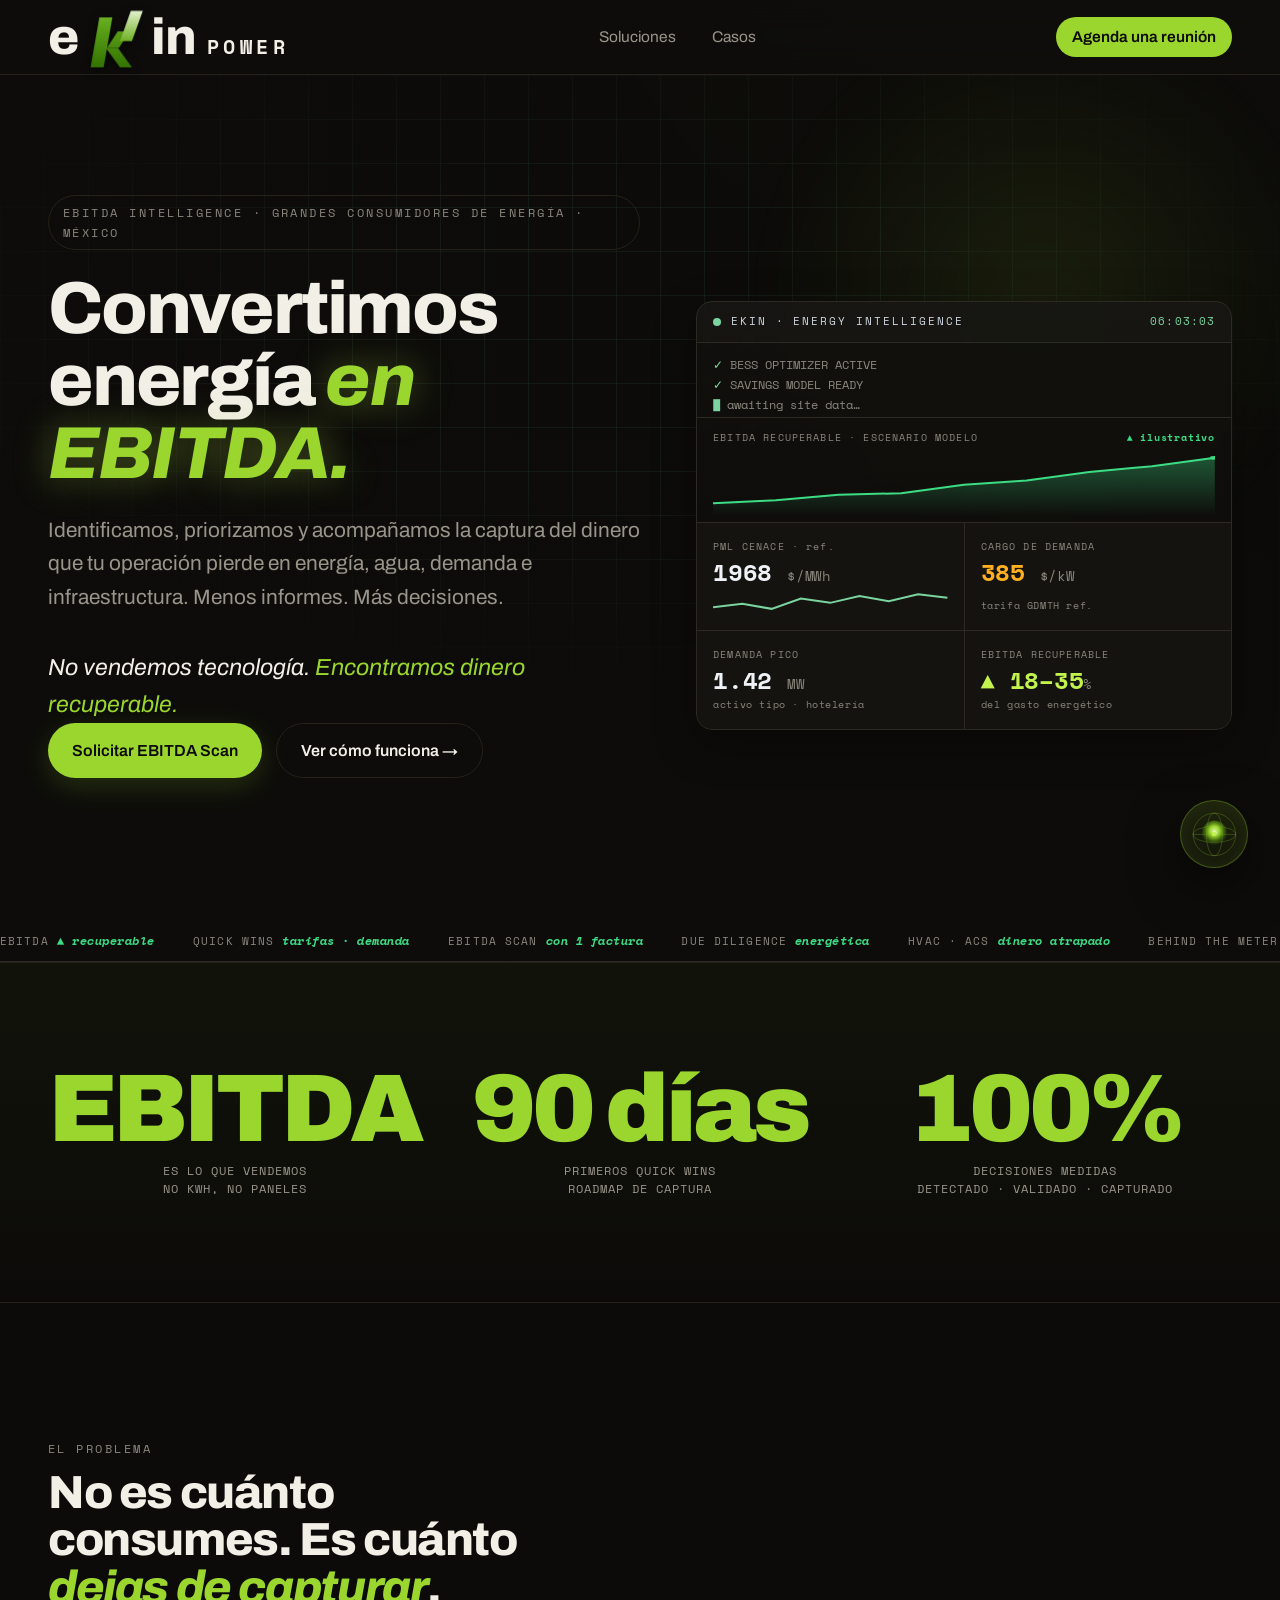
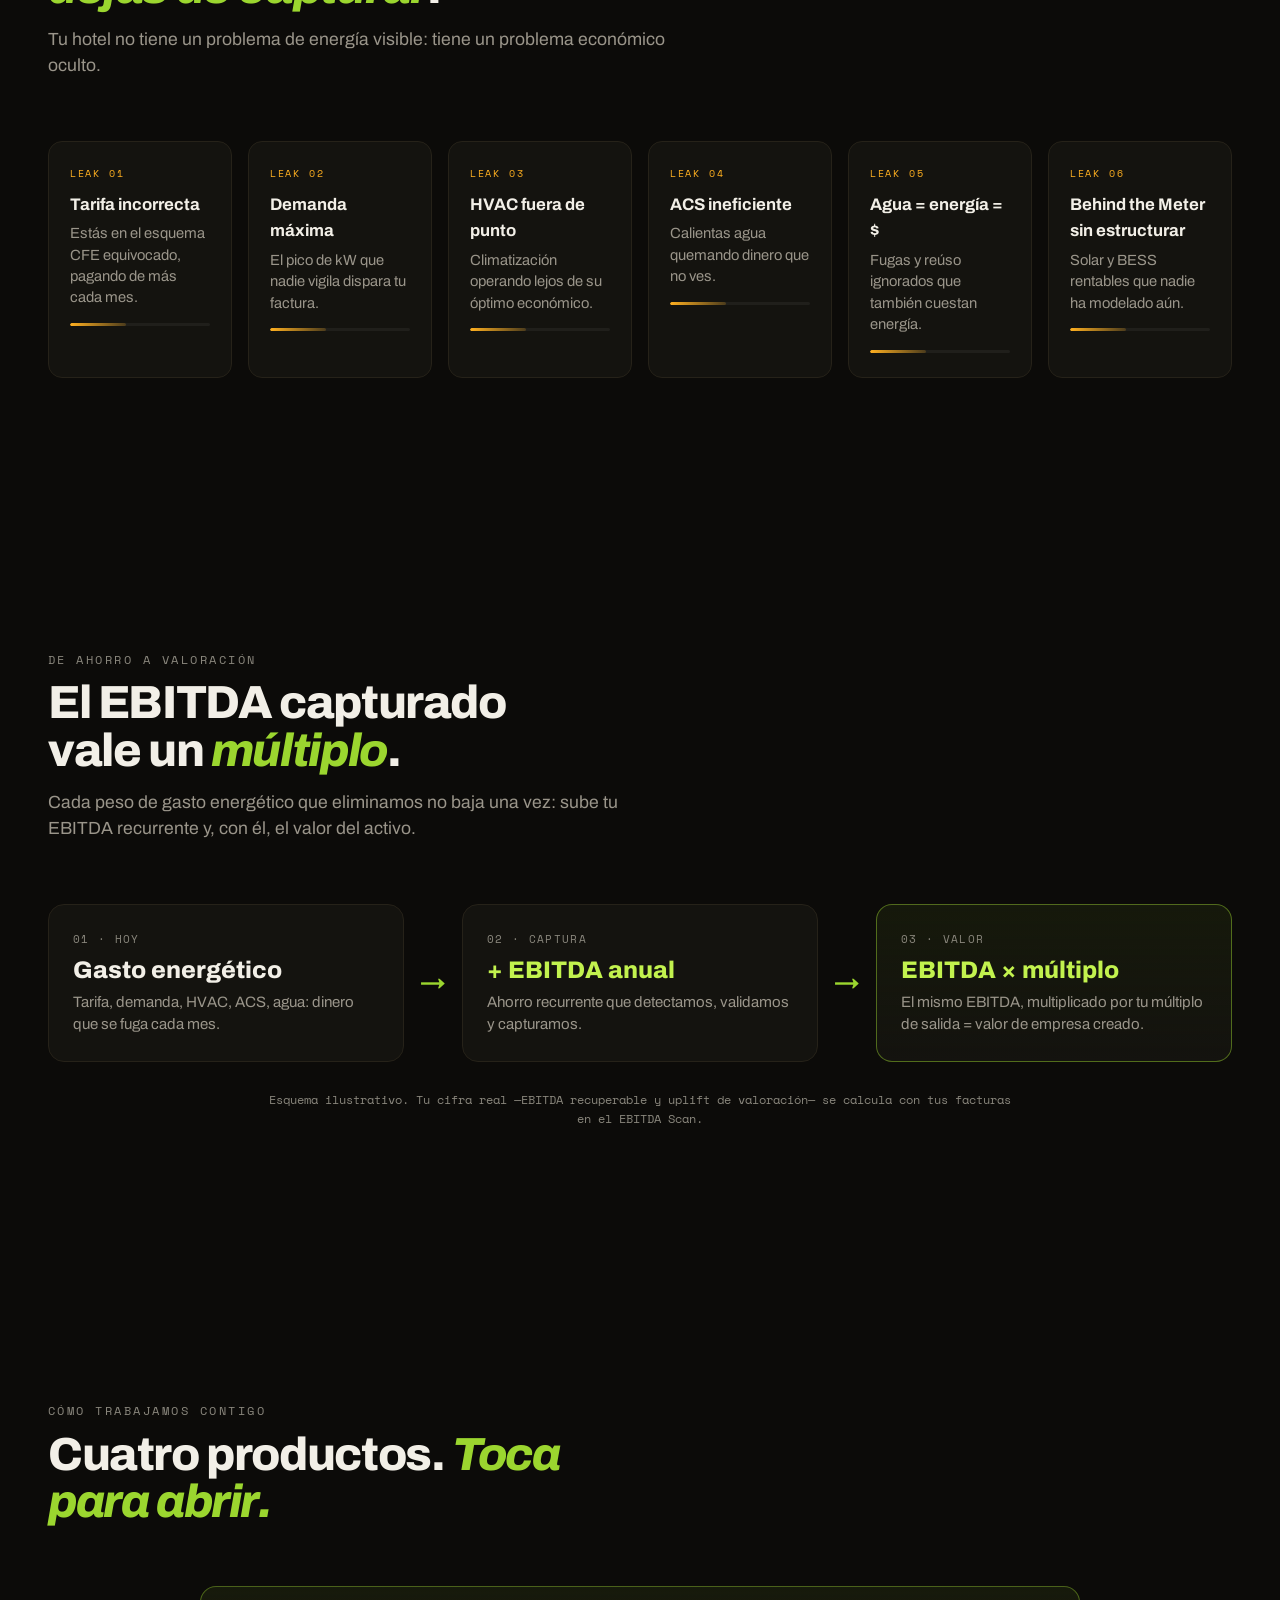
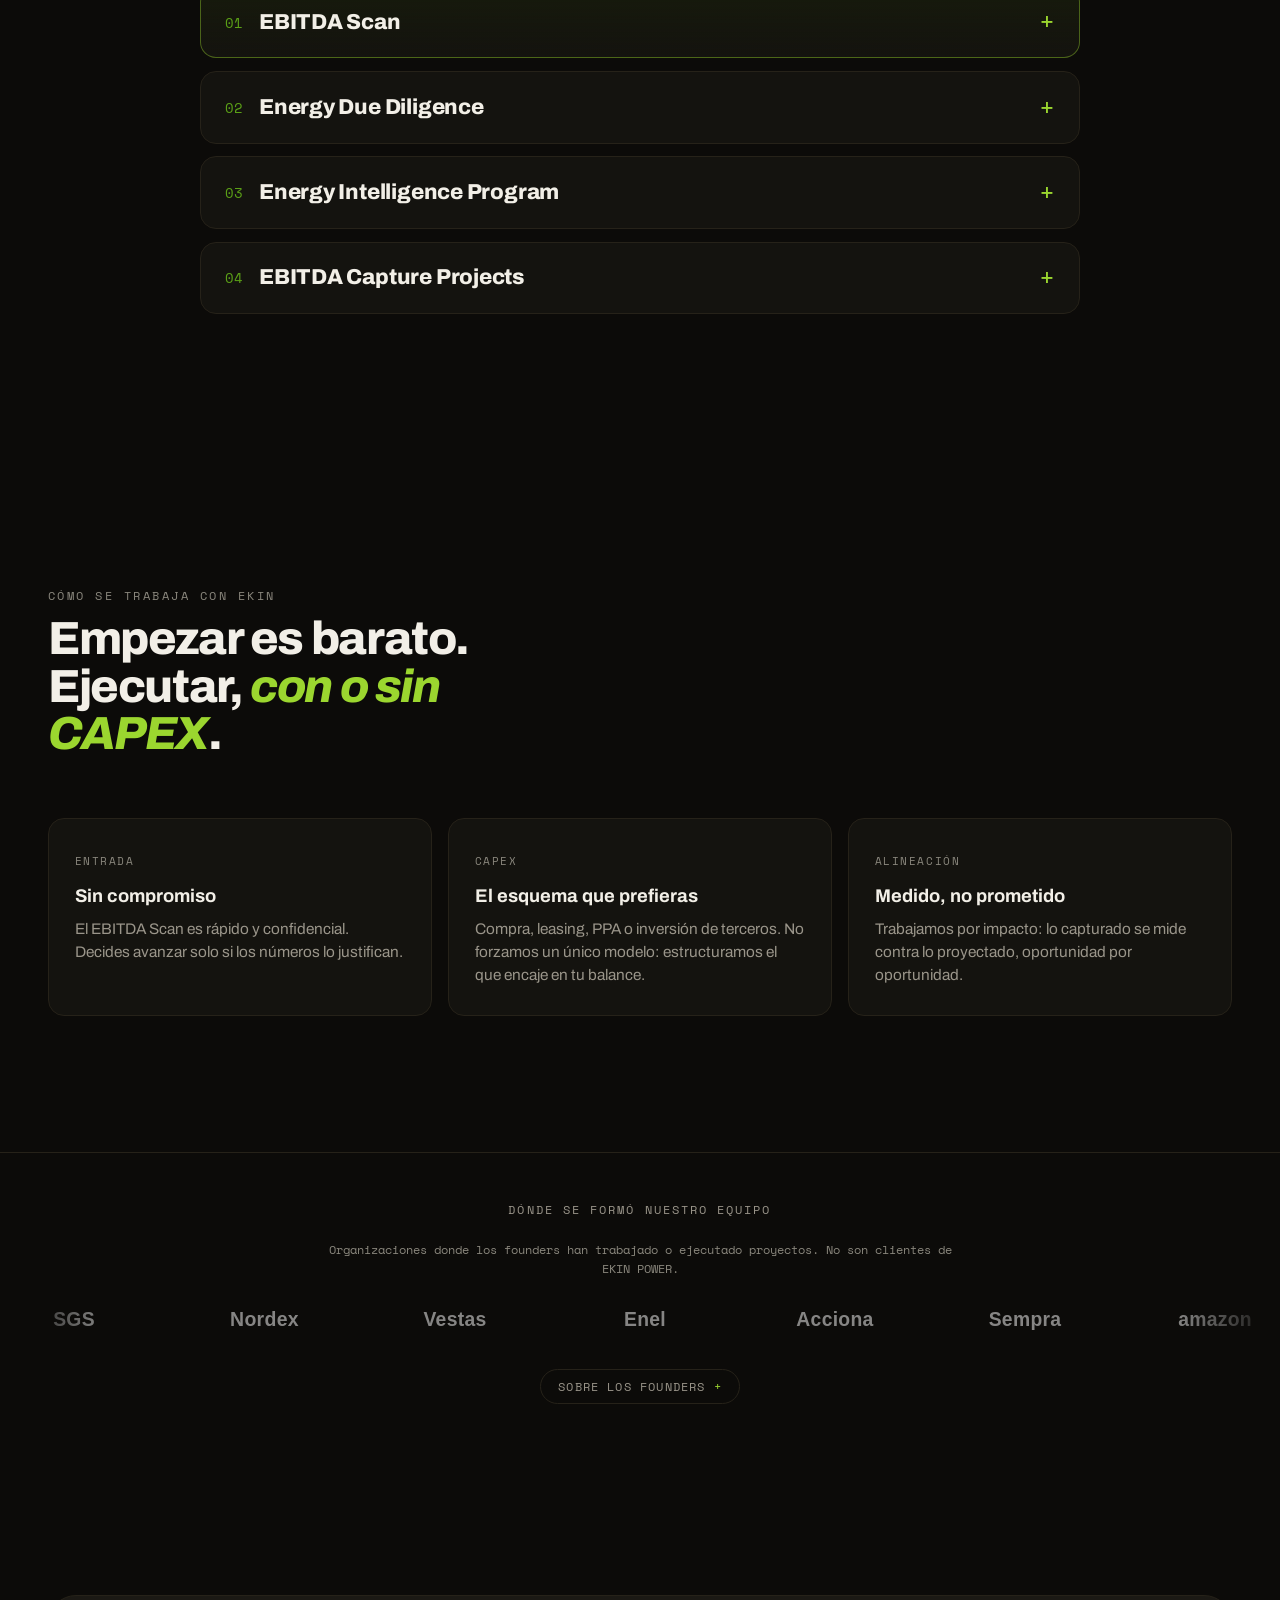
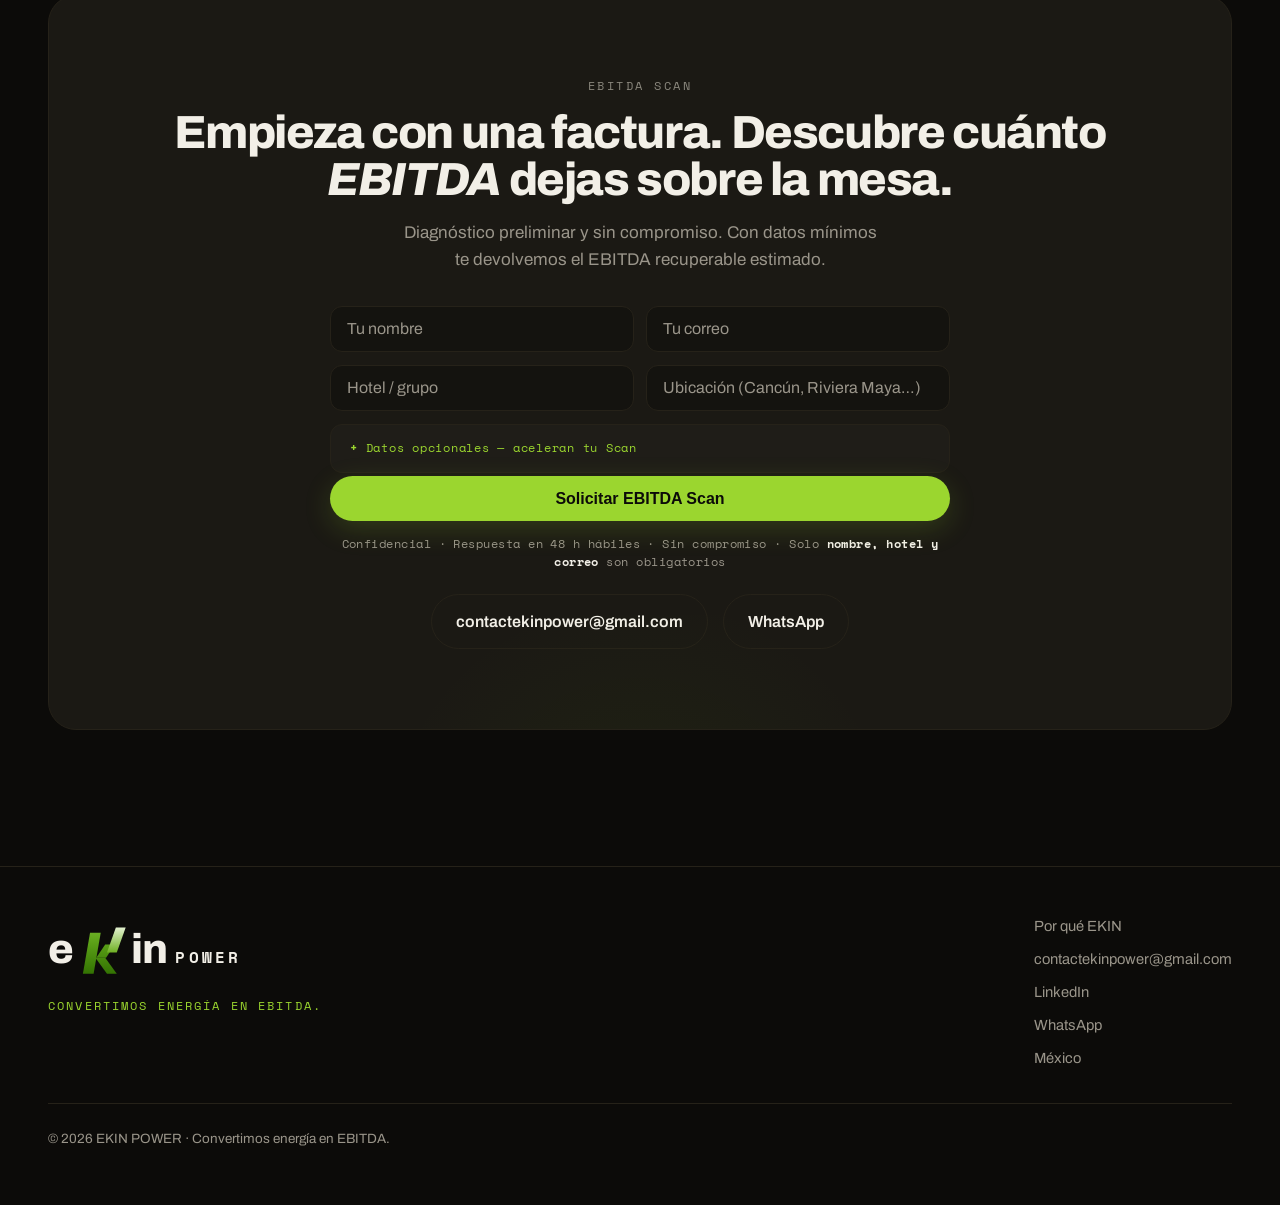
==== commit fcdcc2bd: "Minimalismo v2: tipografía más contenida y verde más selectivo Titulares (hero/section/cta) y KPIs g" ====
--- a/index.html
+++ b/index.html
@@ -53,7 +53,7 @@
   <link rel="preconnect" href="https://fonts.gstatic.com" crossorigin />
   <link href="https://fonts.googleapis.com/css2?family=Archivo:ital,wght@0,400;0,500;0,600;0,700;0,800;0,900;1,500;1,800&family=Space+Mono:wght@400;700&display=swap" rel="stylesheet" />
 
-  <link rel="stylesheet" href="styles.css?v=14" />
+  <link rel="stylesheet" href="styles.css?v=15" />
 </head>
 <body>
 
--- a/styles.css
+++ b/styles.css
@@ -3380,3 +3380,22 @@
 .mk-num.beat { animation-duration: 5s; }
 .ticker-track { animation-duration: 52s; }
 .prob-bar i  { animation-duration: 5.2s; }
+
+/* 7 · Tipografía más contenida: titulares menos dominantes, más aire */
+.hero-title    { font-size: clamp(2.4rem, 6vw, 4.6rem); }
+.section-title { font-size: clamp(1.75rem, 4.2vw, 2.9rem); }
+.cta-title     { font-size: clamp(1.75rem, 4.2vw, 2.9rem); }
+.mk-num        { font-size: clamp(3rem, 9vw, 6rem); text-shadow: none; }
+
+/* 8 · Verde más selectivo · las etiquetas mono repetidas pasan a acero.
+   El verde queda reservado a: acento del titular, CTAs, datos del terminal,
+   hovers y estados activos (1–2 puntos verdes de peso por pantalla). */
+.eyebrow,
+.section-kicker,
+.case-tag,
+.model-n,
+.bridge-tag,
+.sol-lead-tag,
+.news-src,
+.cap3d-hint,
+.lever-h { color: var(--steel); }
